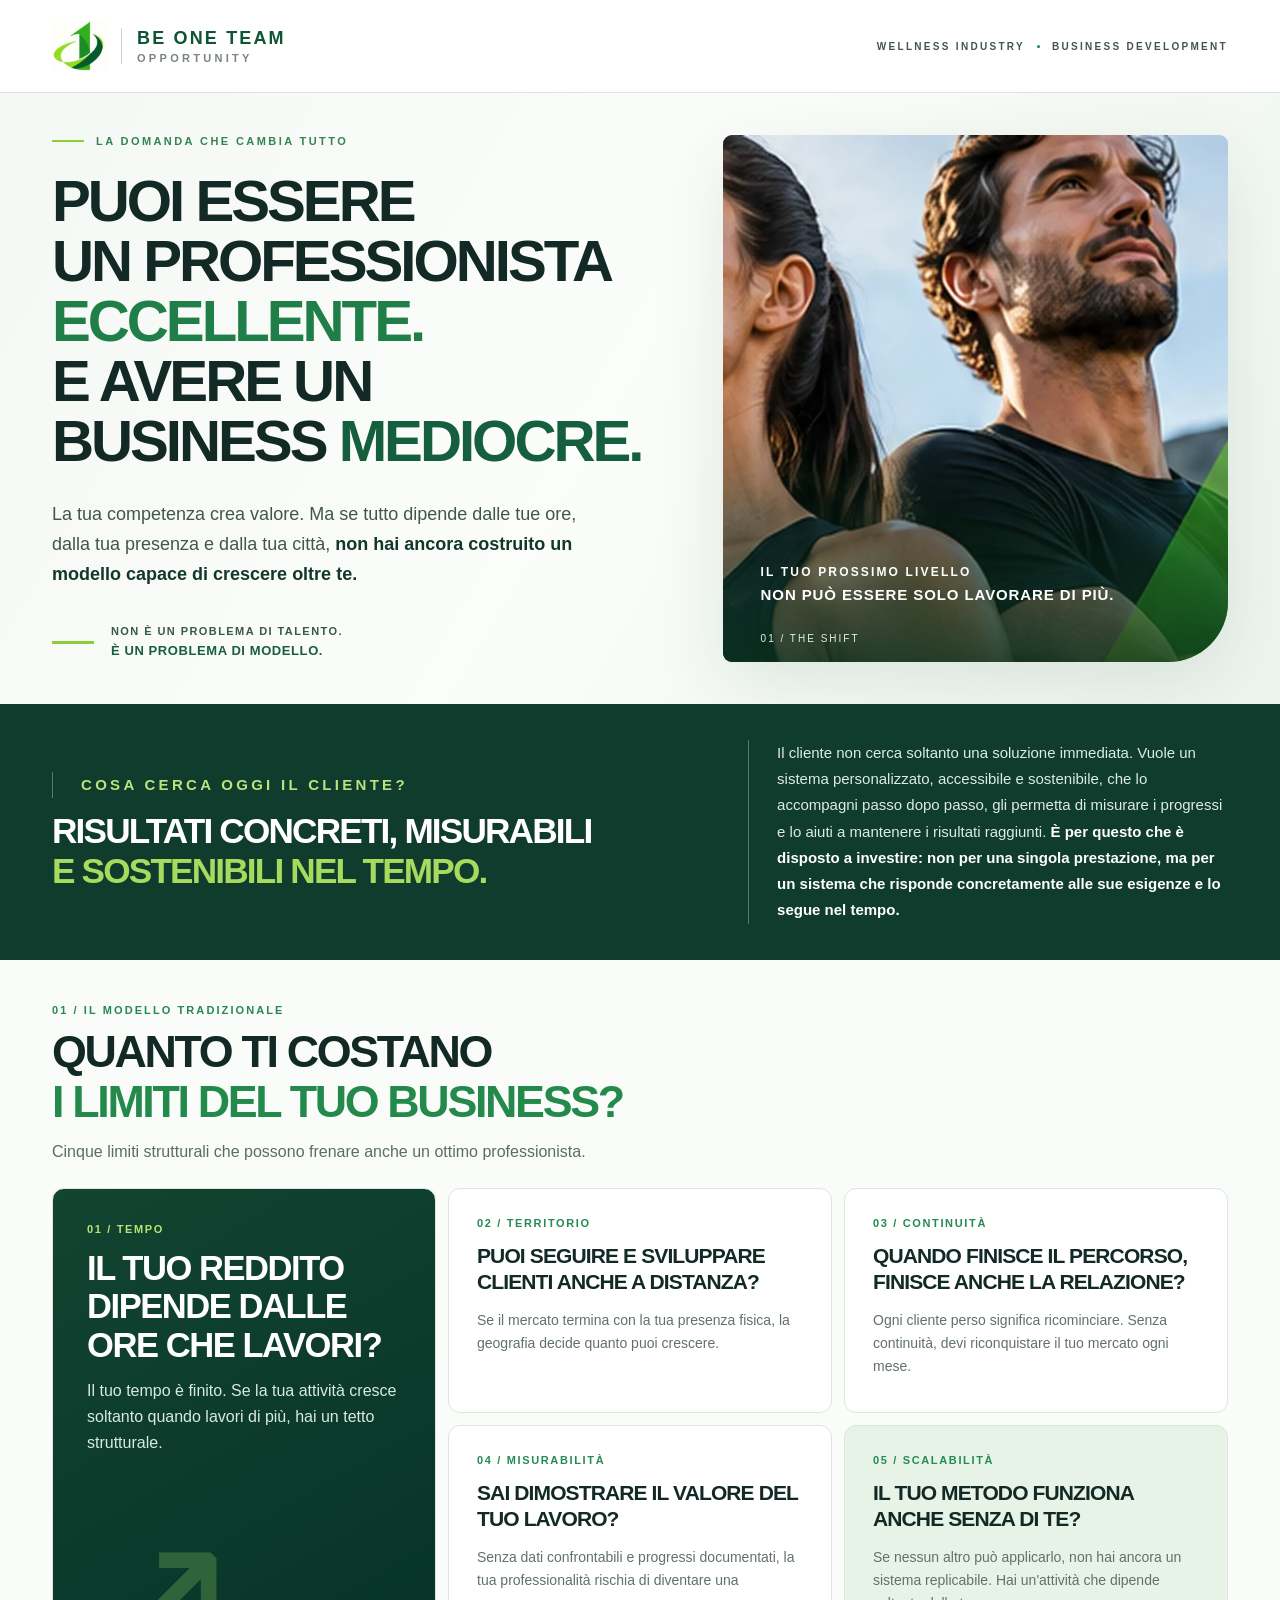
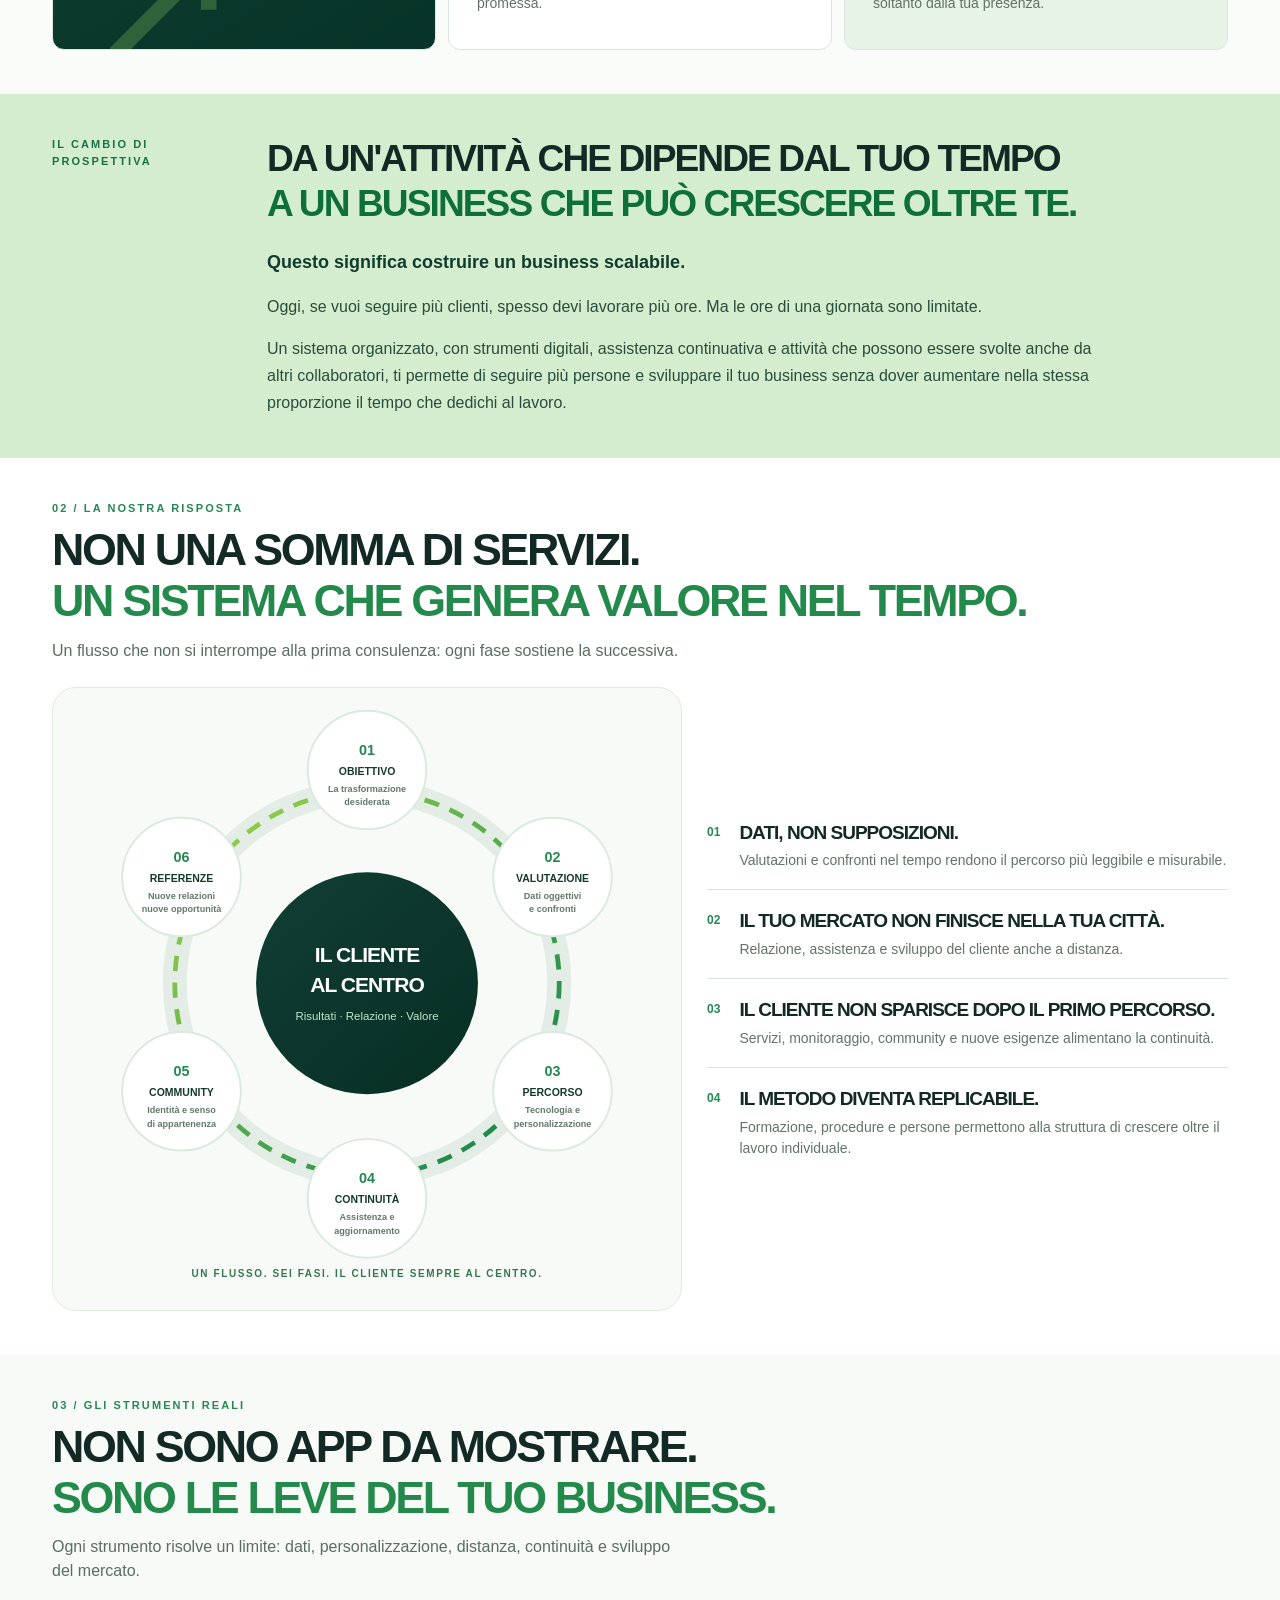
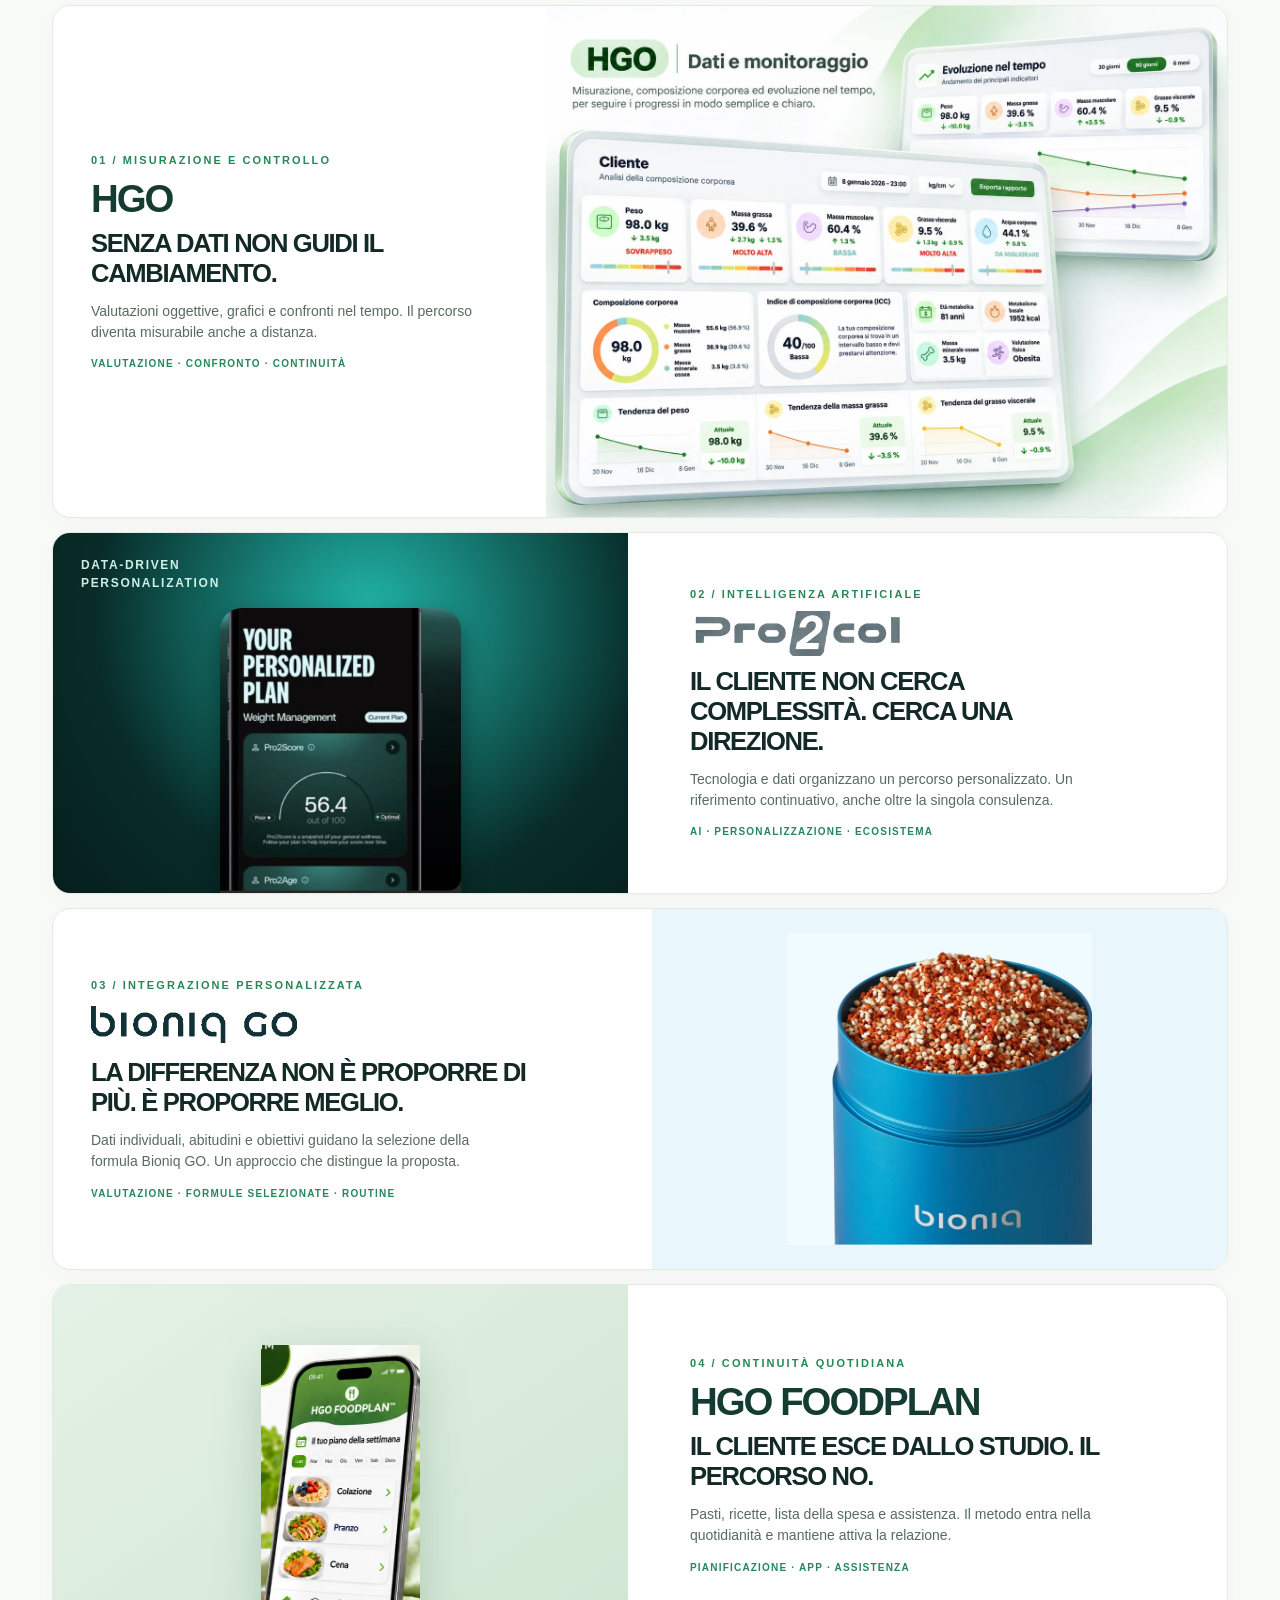
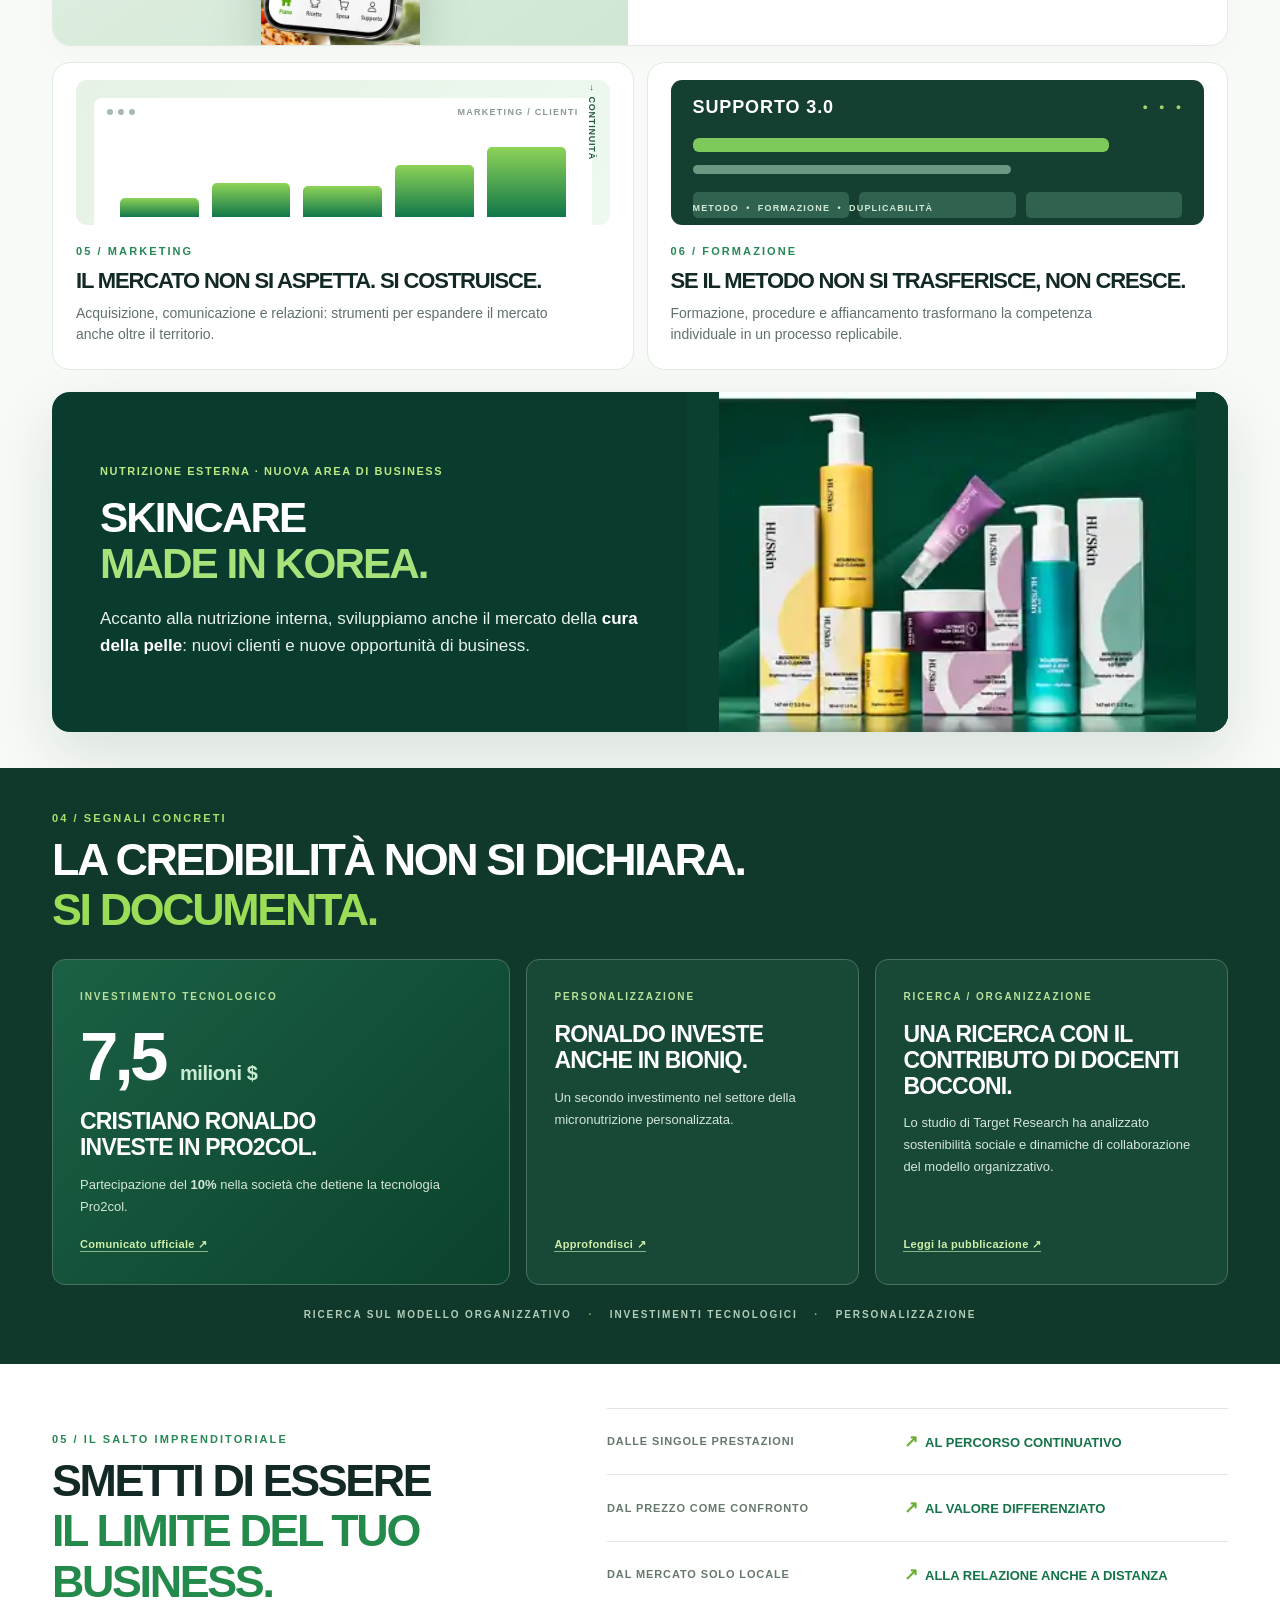
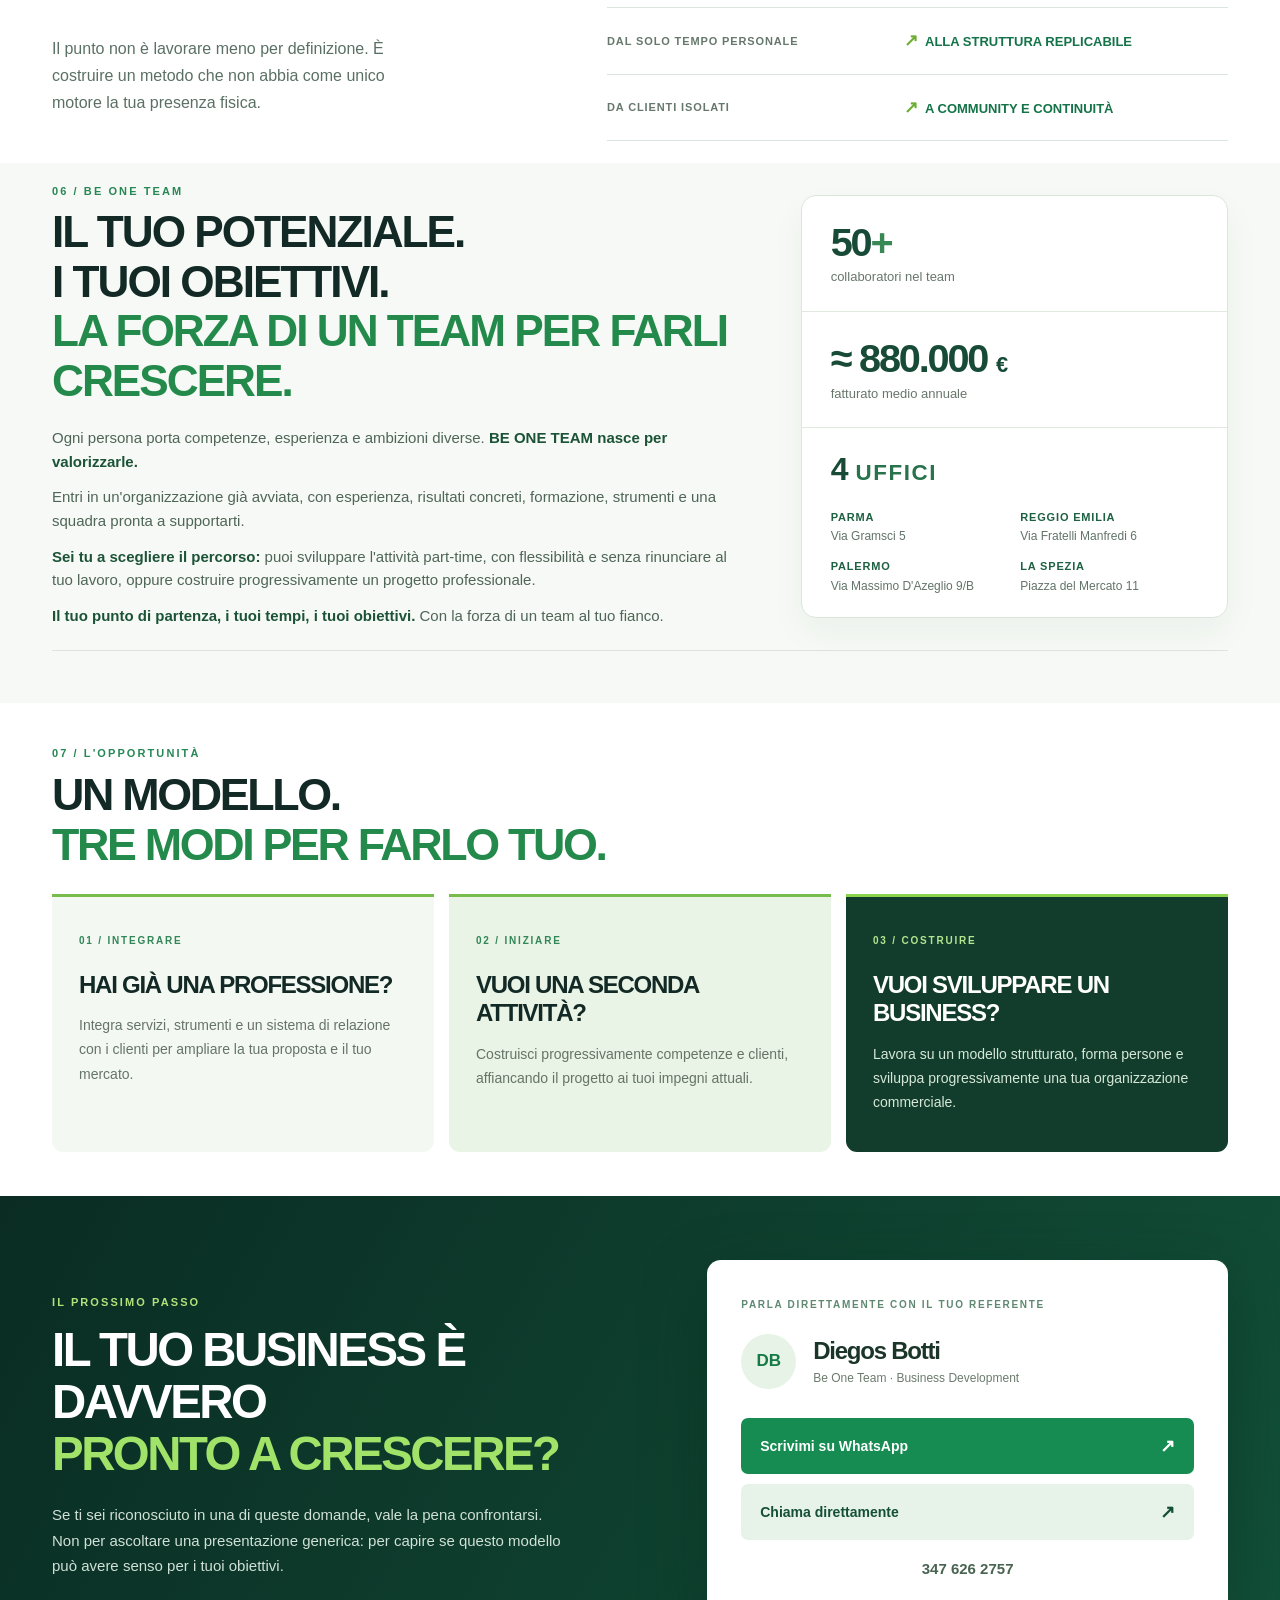
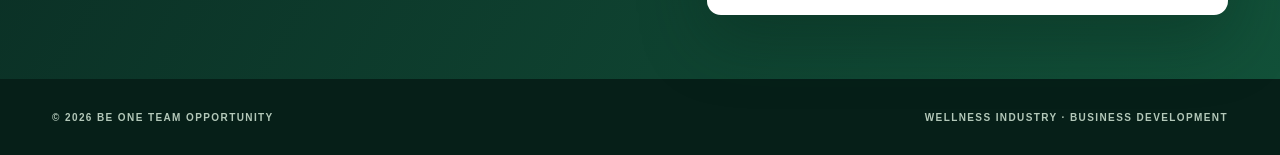
==== site/francesco/index.html @ 231b6845 "Aggiunge varianti team Renato Bellicini e Francesco Favaretto con contatti verificati" ====
<!doctype html>
<html lang="it">
<head>
<meta charset="utf-8" />
<meta name="viewport" content="width=device-width, initial-scale=1" />
<meta name="theme-color" content="#f6f9f5" />
<meta name="description" content="BE ONE TEAM Opportunity: un modello di business nella Wellness Industry che integra tecnologia, metodo, marketing e sviluppo professionale." />
<meta property="og:type" content="website" />
<meta property="og:title" content="Be One Team Opportunity — Francesco Favaretto" />
<meta property="og:description" content="Puoi essere eccellente nel tuo lavoro. E avere un modello di business mediocre. Scopri un'altra struttura per crescere nella Wellness Industry." />
<title>Francesco Favaretto | Be One Team Opportunity</title>
<link rel="icon" href="../assets/be-one-team.jpg" />
<link rel="stylesheet" href="../styles.css?v=5.12" />
<style id="skincare-compact-layout">
/* SOLO HOMEPAGE: area skincare con foto prodotti nitida e layout responsivo */
#nutrizione-esterna.outer-wellness{padding:12px 0 49px!important}
#nutrizione-esterna .outer-wellness__panel{display:grid;grid-template-columns:minmax(0,1.08fr) minmax(0,.92fr);min-height:340px;align-items:stretch;border-radius:18px;background:#093b2e}
#nutrizione-esterna .outer-wellness__content{padding:clamp(26px,4vw,48px);min-width:0;align-self:center}
#nutrizione-esterna .outer-wellness__eyebrow{font-size:11px;letter-spacing:.14em;margin-bottom:16px;line-height:1.4}
#nutrizione-esterna .outer-wellness__content h2{font-size:clamp(31px,3.3vw,46px);line-height:1.08;letter-spacing:-.045em}
#nutrizione-esterna .outer-wellness__content .outer-wellness__lead{font-size:clamp(14px,1.35vw,17px);line-height:1.58;margin-top:20px;color:#e8f1ea}
#nutrizione-esterna .outer-wellness__visual{position:relative;height:auto;min-height:330px;background:#0b4030;align-self:stretch;overflow:hidden}
#nutrizione-esterna .outer-wellness__visual img{position:absolute;inset:0;width:100%;height:100%;object-fit:contain;object-position:center bottom;background:#0b4030}
#nutrizione-esterna .outer-wellness__visual::after{display:none}
@media(max-width:760px){
 #nutrizione-esterna.outer-wellness{padding:10px 0 35px!important}
 #nutrizione-esterna .outer-wellness__panel{grid-template-columns:1fr;min-height:0}
 #nutrizione-esterna .outer-wellness__content{padding:27px 25px 18px}
 #nutrizione-esterna .outer-wellness__eyebrow{font-size:9px;letter-spacing:.08em;margin-bottom:11px}
 #nutrizione-esterna .outer-wellness__content h2{font-size:clamp(29px,7vw,39px)}
 #nutrizione-esterna .outer-wellness__content .outer-wellness__lead{font-size:14px;line-height:1.5;margin-top:16px}
 #nutrizione-esterna .outer-wellness__visual{height:270px;min-height:270px}
}
@media(max-width:400px){
 #nutrizione-esterna .outer-wellness__content{padding:24px 20px 17px}
 #nutrizione-esterna .outer-wellness__visual{height:240px;min-height:240px}
}
</style>
<script src="../members.js" defer></script>
<script src="../app.js" defer></script>
</head>
<body>
<a class="skip-link" href="#main">Vai al contenuto</a>
<header class="header" id="top"><div class="wrap header__inner">
  <div class="brand" aria-label="Be One Team Opportunity">
    <img src="../assets/be-one-team.jpg" alt="Logo Be One Team" width="63" height="78" />
    <span class="brand__word"><strong>BE ONE TEAM</strong><span>OPPORTUNITY</span></span>
  </div>
  <div class="header__sector">WELLNESS INDUSTRY <span class="header__separator"></span> BUSINESS DEVELOPMENT</div>
</div></header>
<main id="main">
  <section class="hero" aria-labelledby="hero-title">
    <div class="wrap hero__grid">
      <div class="hero__content">
        <p class="eyebrow"><i></i> LA DOMANDA CHE CAMBIA TUTTO</p>
        <h1 id="hero-title">PUOI ESSERE<br>UN PROFESSIONISTA<br><span>ECCELLENTE.</span><br>E AVERE UN<br>BUSINESS <em>MEDIOCRE.</em></h1>
        <p class="hero__intro">La tua competenza crea valore. Ma se tutto dipende dalle tue ore, dalla tua presenza e dalla tua città, <strong>non hai ancora costruito un modello capace di crescere oltre te.</strong></p>
        <div class="hero__bottom"><span class="hero__line"></span><span>NON È UN PROBLEMA DI TALENTO.<br><strong>È UN PROBLEMA DI MODELLO.</strong></span></div>
      </div>
      <div class="hero__visual" aria-label="Professionisti del settore benessere e performance">
        <img src="../assets/wellness-people.webp" width="1000" height="556" alt="Due professionisti della Wellness Industry" fetchpriority="high" />
        <div class="hero__visual-shadow"></div>
        <div class="hero__visual-label">IL TUO PROSSIMO LIVELLO<br><b>NON PUÒ ESSERE SOLO LAVORARE DI PIÙ.</b></div>
        <div class="hero__visual-index">01 / THE SHIFT</div>
      </div>
    </div>
  </section>

  <section class="statement" aria-labelledby="statement-title"><div class="wrap statement__grid">
    <div><p class="kicker">COSA CERCA OGGI IL CLIENTE?</p><h2 id="statement-title">RISULTATI CONCRETI, MISURABILI<br><em>E SOSTENIBILI NEL TEMPO.</em></h2></div>
    <p>Il cliente non cerca soltanto una soluzione immediata. Vuole un sistema personalizzato, accessibile e sostenibile, che lo accompagni passo dopo passo, gli permetta di misurare i progressi e lo aiuti a mantenere i risultati raggiunti. <strong>È per questo che è disposto a investire: non per una singola prestazione, ma per un sistema che risponde concretamente alle sue esigenze e lo segue nel tempo.</strong></p>
  </div></section>

  <section class="limits section" id="limiti" aria-labelledby="limits-title"><div class="wrap">
    <div class="section__heading"><span class="section__num">01 / IL MODELLO TRADIZIONALE</span><h2 id="limits-title">QUANTO TI COSTANO<br><em>I LIMITI DEL TUO BUSINESS?</em></h2><p>Cinque limiti strutturali che possono frenare anche un ottimo professionista.</p></div>
    <div class="limit-grid">
      <article class="limit limit--featured"><span class="limit__index">01 / TEMPO</span><h3>IL TUO REDDITO DIPENDE DALLE ORE CHE LAVORI?</h3><p>Il tuo tempo è finito. Se la tua attività cresce soltanto quando lavori di più, hai un tetto strutturale.</p><span class="limit__mark" aria-hidden="true">↗</span></article>
      <article class="limit"><span class="limit__index">02 / TERRITORIO</span><h3>PUOI SEGUIRE E SVILUPPARE CLIENTI ANCHE A DISTANZA?</h3><p>Se il mercato termina con la tua presenza fisica, la geografia decide quanto puoi crescere.</p></article>
      <article class="limit"><span class="limit__index">03 / CONTINUITÀ</span><h3>QUANDO FINISCE IL PERCORSO, FINISCE ANCHE LA RELAZIONE?</h3><p>Ogni cliente perso significa ricominciare. Senza continuità, devi riconquistare il tuo mercato ogni mese.</p></article>
      <article class="limit"><span class="limit__index">04 / MISURABILITÀ</span><h3>SAI DIMOSTRARE IL VALORE DEL TUO LAVORO?</h3><p>Senza dati confrontabili e progressi documentati, la tua professionalità rischia di diventare una promessa.</p></article>
      <article class="limit limit--closing"><span class="limit__index">05 / SCALABILITÀ</span><h3>IL TUO METODO FUNZIONA ANCHE SENZA DI TE?</h3><p>Se nessun altro può applicarlo, non hai ancora un sistema replicabile. Hai un'attività che dipende soltanto dalla tua presenza.</p></article>
    </div>
  </div></section>

  <section class="pivot" aria-labelledby="pivot-title"><div class="wrap pivot__inner">
    <span>IL CAMBIO DI PROSPETTIVA</span>
    <div class="pivot__copy">
      <h2 id="pivot-title">DA UN'ATTIVITÀ CHE DIPENDE DAL TUO TEMPO<br><em>A UN BUSINESS CHE PUÒ CRESCERE OLTRE TE.</em></h2>
      <p class="pivot__lead"><strong>Questo significa costruire un business scalabile.</strong></p>
      <p>Oggi, se vuoi seguire più clienti, spesso devi lavorare più ore. Ma le ore di una giornata sono limitate.</p>
      <p>Un sistema organizzato, con strumenti digitali, assistenza continuativa e attività che possono essere svolte anche da altri collaboratori, ti permette di seguire più persone e sviluppare il tuo business senza dover aumentare nella stessa proporzione il tempo che dedichi al lavoro.</p>
    </div>
  </div></section>

  <section class="system section" id="sistema" aria-labelledby="system-title"><div class="wrap">
    <div class="section__heading system__heading"><span class="section__num">02 / LA NOSTRA RISPOSTA</span><h2 id="system-title">NON UNA SOMMA DI SERVIZI.<br><em>UN SISTEMA CHE GENERA VALORE NEL TEMPO.</em></h2><p>Un flusso che non si interrompe alla prima consulenza: ogni fase sostiene la successiva.</p></div>
    <div class="system__grid">
      <figure class="system__diagram">
        <svg viewBox="0 0 640 590" role="img" aria-labelledby="flow-title flow-desc" xmlns="http://www.w3.org/2000/svg">
          <title id="flow-title">Sistema circolare di gestione del cliente</title><desc id="flow-desc">Sei fasi collegate: obiettivo, valutazione, percorso, continuità, community e referenze. Al centro il cliente e il suo percorso di trasformazione.</desc>
          <defs><linearGradient id="ringGradient" x1="0" y1="0" x2="1" y2="1"><stop stop-color="#a1d84a"/><stop offset="1" stop-color="#0a7c4d"/></linearGradient><linearGradient id="centerGradient" x1="0" y1="0" x2="0.9" y2="1"><stop stop-color="#123e35"/><stop offset="1" stop-color="#072f24"/></linearGradient></defs>
          <circle cx="320" cy="292" r="201" fill="none" stroke="#e3ede5" stroke-width="25"/>
          <circle cx="320" cy="292" r="201" fill="none" stroke="url(#ringGradient)" stroke-width="5" stroke-dasharray="16 12"/>
          <circle cx="320" cy="292" r="116" fill="url(#centerGradient)"/>
          <text x="320" y="270" fill="white" text-anchor="middle" class="svg-title">IL CLIENTE</text>
          <text x="320" y="301" fill="white" text-anchor="middle" class="svg-title">AL CENTRO</text>
          <text x="320" y="330" fill="#bfe6cf" text-anchor="middle" class="svg-subtitle">Risultati · Relazione · Valore</text>
          <g class="svg-step" transform="translate(320 69)"><circle r="62"/><text y="-16" class="svg-index">01</text><text y="5" class="svg-label">OBIETTIVO</text><text y="23" class="svg-small">La trasformazione</text><text y="37" class="svg-small">desiderata</text></g>
          <g class="svg-step" transform="translate(514 181)"><circle r="62"/><text y="-16" class="svg-index">02</text><text y="5" class="svg-label">VALUTAZIONE</text><text y="23" class="svg-small">Dati oggettivi</text><text y="37" class="svg-small">e confronti</text></g>
          <g class="svg-step" transform="translate(514 405)"><circle r="62"/><text y="-16" class="svg-index">03</text><text y="5" class="svg-label">PERCORSO</text><text y="23" class="svg-small">Tecnologia e</text><text y="37" class="svg-small">personalizzazione</text></g>
          <g class="svg-step" transform="translate(320 517)"><circle r="62"/><text y="-16" class="svg-index">04</text><text y="5" class="svg-label">CONTINUITÀ</text><text y="23" class="svg-small">Assistenza e</text><text y="37" class="svg-small">aggiornamento</text></g>
          <g class="svg-step" transform="translate(126 405)"><circle r="62"/><text y="-16" class="svg-index">05</text><text y="5" class="svg-label">COMMUNITY</text><text y="23" class="svg-small">Identità e senso</text><text y="37" class="svg-small">di appartenenza</text></g>
          <g class="svg-step" transform="translate(126 181)"><circle r="62"/><text y="-16" class="svg-index">06</text><text y="5" class="svg-label">REFERENZE</text><text y="23" class="svg-small">Nuove relazioni</text><text y="37" class="svg-small">nuove opportunità</text></g>
        </svg>
        <figcaption>UN FLUSSO. SEI FASI. IL CLIENTE SEMPRE AL CENTRO.</figcaption>
      </figure>
      <div class="system__benefits">
        <div class="benefit"><span>01</span><div><h3>DATI, NON SUPPOSIZIONI.</h3><p>Valutazioni e confronti nel tempo rendono il percorso più leggibile e misurabile.</p></div></div>
        <div class="benefit"><span>02</span><div><h3>IL TUO MERCATO NON FINISCE NELLA TUA CITTÀ.</h3><p>Relazione, assistenza e sviluppo del cliente anche a distanza.</p></div></div>
        <div class="benefit"><span>03</span><div><h3>IL CLIENTE NON SPARISCE DOPO IL PRIMO PERCORSO.</h3><p>Servizi, monitoraggio, community e nuove esigenze alimentano la continuità.</p></div></div>
        <div class="benefit"><span>04</span><div><h3>IL METODO DIVENTA REPLICABILE.</h3><p>Formazione, procedure e persone permettono alla struttura di crescere oltre il lavoro individuale.</p></div></div>
      </div>
    </div>
  </div></section>

  <section class="tools section" id="strumenti" aria-labelledby="tools-title"><div class="wrap">
    <div class="section__heading"><span class="section__num">03 / GLI STRUMENTI REALI</span><h2 id="tools-title">NON SONO APP DA MOSTRARE.<br><em>SONO LE LEVE DEL TUO BUSINESS.</em></h2><p>Ogni strumento risolve un limite: dati, personalizzazione, distanza, continuità e sviluppo del mercato.</p></div>
    <div class="tool tool--hgo">
      <div class="tool__copy"><span class="tool__tag">01 / MISURAZIONE E CONTROLLO</span><h3>HGO</h3><h4>SENZA DATI NON GUIDI IL CAMBIAMENTO.</h4><p>Valutazioni oggettive, grafici e confronti nel tempo. Il percorso diventa misurabile anche a distanza.</p><span class="tool__keywords">VALUTAZIONE · CONFRONTO · CONTINUITÀ</span></div>
      <div class="tool__visual hgo-visual"><img src="../assets/hgo-dashboard-nuovo.webp" alt="Illustrazione della dashboard HGO con valutazione della composizione corporea e monitoraggio dell’evoluzione nel tempo" loading="lazy" width="1448" height="1086" /></div>
    </div>
    <div class="tool tool--pro">
      <div class="tool__visual pro-visual"><img src="../assets/pro2col-screen.webp" alt="Anteprima visiva dell'ecosistema digitale Pro2col" loading="lazy" width="660" height="781" /><span class="pro-visual__label">DATA-DRIVEN<br>PERSONALIZATION</span></div>
      <div class="tool__copy"><span class="tool__tag">02 / INTELLIGENZA ARTIFICIALE</span><img class="tool__logo pro-logo" src="../assets/pro2col-logo.png" alt="Logo originale Pro2col" loading="lazy" width="363" height="76" /><h4>IL CLIENTE NON CERCA COMPLESSITÀ. CERCA UNA DIREZIONE.</h4><p>Tecnologia e dati organizzano un percorso personalizzato. Un riferimento continuativo, anche oltre la singola consulenza.</p><span class="tool__keywords">AI · PERSONALIZZAZIONE · ECOSISTEMA</span></div>
    </div>
    <div class="tool tool--bioniq">
      <div class="tool__copy"><span class="tool__tag">03 / INTEGRAZIONE PERSONALIZZATA</span><img class="tool__logo bioniq-logo" src="../assets/bioniq-logo.png" alt="Logo originale Bioniq GO" loading="lazy" width="348" height="62" /><h4>LA DIFFERENZA NON È PROPORRE DI PIÙ. È PROPORRE MEGLIO.</h4><p>Dati individuali, abitudini e obiettivi guidano la selezione della formula Bioniq GO. Un approccio che distingue la proposta.</p><span class="tool__keywords">VALUTAZIONE · FORMULE SELEZIONATE · ROUTINE</span></div>
      <div class="tool__visual bio-visual"><img src="../assets/bioniq-product.webp" alt="Confezione originale Bioniq con formulazione in granuli" loading="lazy" width="650" height="665" /></div>
    </div>
    <div class="tool tool--foodplan">
      <div class="tool__visual food-visual"><img src="../assets/foodplan-phone.webp" alt="Schermata originale HGO FoodPlan con pianificazione dei pasti" loading="lazy" width="358" height="675" /></div>
      <div class="tool__copy"><span class="tool__tag">04 / CONTINUITÀ QUOTIDIANA</span><h3>HGO FOODPLAN</h3><h4>IL CLIENTE ESCE DALLO STUDIO. IL PERCORSO NO.</h4><p>Pasti, ricette, lista della spesa e assistenza. Il metodo entra nella quotidianità e mantiene attiva la relazione.</p><span class="tool__keywords">PIANIFICAZIONE · APP · ASSISTENZA</span></div>
    </div>
    <div class="support-pair"><div class="support-item"><div class="support-item__visual market-visual" aria-hidden="true"><div class="browser-bar"><i></i><i></i><i></i><span>MARKETING / CLIENTI</span></div><div class="market-bars"><span></span><span></span><span></span><span></span><span></span></div><div class="market-ribbon">ACQUISIZIONE → RELAZIONE → CONTINUITÀ</div></div><span class="tool__tag">05 / MARKETING</span><h3>IL MERCATO NON SI ASPETTA. SI COSTRUISCE.</h3><p>Acquisizione, comunicazione e relazioni: strumenti per espandere il mercato anche oltre il territorio.</p></div><div class="support-item"><div class="support-item__visual training-visual" aria-hidden="true"><div class="training-top">SUPPORTO 3.0 <span>● &nbsp; ● &nbsp; ●</span></div><div class="training-line big"></div><div class="training-line"></div><div class="training-cells"><span></span><span></span><span></span></div><div class="training-bottom">METODO &nbsp;•&nbsp; FORMAZIONE &nbsp;•&nbsp; DUPLICABILITÀ</div></div><span class="tool__tag">06 / FORMAZIONE</span><h3>SE IL METODO NON SI TRASFERISCE, NON CRESCE.</h3><p>Formazione, procedure e affiancamento trasformano la competenza individuale in un processo replicabile.</p></div></div>
  </div></section>

  <section class="outer-wellness section" id="nutrizione-esterna" aria-labelledby="outer-wellness-title"><div class="wrap">
  <div class="outer-wellness__panel">
    <div class="outer-wellness__content">
      <span class="outer-wellness__eyebrow">NUTRIZIONE ESTERNA · NUOVA AREA DI BUSINESS</span>
      <h2 id="outer-wellness-title">SKINCARE<br><em>MADE IN KOREA.</em></h2>
      <p class="outer-wellness__lead">Accanto alla nutrizione interna, sviluppiamo anche il mercato della <strong>cura della pelle</strong>: nuovi clienti e nuove opportunità di business.</p>
    </div>
    <div class="outer-wellness__visual">
      <img src="[data-uri]" alt="Linea skincare Made in Korea HL/Skin, prodotti per la cura della pelle" loading="lazy" decoding="async" width="360" height="257" />
    </div>
  </div>
</div></section>

  <section class="evidence section" id="credibilita" aria-labelledby="evidence-title"><div class="wrap">
    <div class="section__heading section__heading--light"><span class="section__num">04 / SEGNALI CONCRETI</span><h2 id="evidence-title">LA CREDIBILITÀ NON SI DICHIARA.<br><em>SI DOCUMENTA.</em></h2></div>
    <div class="evidence__grid">
      <article class="proof proof--big"><span class="proof__label">INVESTIMENTO TECNOLOGICO</span><div class="proof__amount">7,5 <span>milioni $</span></div><h3>CRISTIANO RONALDO<br>INVESTE IN PRO2COL.</h3><p>Partecipazione del <strong>10%</strong> nella società che detiene la tecnologia Pro2col.</p><a href="https://ir.herbalife.com/news-events/press-releases/detail/935/herbalife-announces-cristiano-ronaldo-invests-7-5-million" rel="noopener noreferrer" target="_blank">Comunicato ufficiale ↗</a></article>
      <article class="proof"><span class="proof__label">PERSONALIZZAZIONE</span><h3>RONALDO INVESTE ANCHE IN BIONIQ.</h3><p>Un secondo investimento nel settore della micronutrizione personalizzata.</p><a href="https://insider.fitt.co/press-release/cristiano-ronaldo-invests-in-bioniq-bringing-its-total-valuation-to-82-million/" rel="noopener noreferrer" target="_blank">Approfondisci ↗</a></article>
      <article class="proof"><span class="proof__label">RICERCA / ORGANIZZAZIONE</span><h3>UNA RICERCA CON IL CONTRIBUTO DI DOCENTI BOCCONI.</h3><p>Lo studio di Target Research ha analizzato sostenibilità sociale e dinamiche di collaborazione del modello organizzativo.</p><a href="https://emplus.egeaonline.it/en/61/archivio-rivista/rivista/3462054/articolo/3462121" rel="noopener noreferrer" target="_blank">Leggi la pubblicazione ↗</a></article>
    </div>
    <p class="evidence__bottom">RICERCA SUL MODELLO ORGANIZZATIVO <span>·</span> INVESTIMENTI TECNOLOGICI <span>·</span> PERSONALIZZAZIONE</p>
  </div></section>

  <section class="scale section" id="modello-business" aria-labelledby="scale-title"><div class="wrap scale__grid">
    <div class="scale__message"><span class="section__num">05 / IL SALTO IMPRENDITORIALE</span><h2 id="scale-title">SMETTI DI ESSERE<br><em>IL LIMITE DEL TUO BUSINESS.</em></h2><p>Il punto non è lavorare meno per definizione. È costruire un metodo che non abbia come unico motore la tua presenza fisica.</p></div>
    <div class="scale__contrast"><div class="contrast-row"><span>DALLE SINGOLE PRESTAZIONI</span><b>AL PERCORSO CONTINUATIVO</b></div><div class="contrast-row"><span>DAL PREZZO COME CONFRONTO</span><b>AL VALORE DIFFERENZIATO</b></div><div class="contrast-row"><span>DAL MERCATO SOLO LOCALE</span><b>ALLA RELAZIONE ANCHE A DISTANZA</b></div><div class="contrast-row"><span>DAL SOLO TEMPO PERSONALE</span><b>ALLA STRUTTURA REPLICABILE</b></div><div class="contrast-row"><span>DA CLIENTI ISOLATI</span><b>A COMMUNITY E CONTINUITÀ</b></div></div>
  </div></section>

  <section class="organization section" id="team" aria-labelledby="org-title"><div class="wrap">
    <div class="organization__feature">
    <div class="organization__intro">
      <div class="organization__headline"><span class="section__num">06 / BE ONE TEAM</span><h2 id="org-title">IL TUO POTENZIALE.<br>I TUOI OBIETTIVI.<br><em>LA FORZA DI UN TEAM PER FARLI CRESCERE.</em></h2></div>
      <div class="organization__copy">
        <p>Ogni persona porta competenze, esperienza e ambizioni diverse. <strong>BE ONE TEAM nasce per valorizzarle.</strong></p>
        <p>Entri in un'organizzazione già avviata, con esperienza, risultati concreti, formazione, strumenti e una squadra pronta a supportarti.</p>
        <p><strong>Sei tu a scegliere il percorso:</strong> puoi sviluppare l'attività part-time, con flessibilità e senza rinunciare al tuo lavoro, oppure costruire progressivamente un progetto professionale.</p>
        <p><strong>Il tuo punto di partenza, i tuoi tempi, i tuoi obiettivi.</strong> Con la forza di un team al tuo fianco.</p>
      </div>
    </div>
    <div class="organization__stats" aria-label="Dati e uffici dell'organizzazione">
      <div><strong>50<span>+</span></strong><span>collaboratori nel team</span></div>
      <div><strong>≈ 880.000 <small>€</small></strong><span>fatturato medio annuale</span></div>
      <div class="organization__stat-offices"><strong>4 <small>UFFICI</small></strong><dl><div><dt>PARMA</dt><dd>Via Gramsci 5</dd></div><div><dt>REGGIO EMILIA</dt><dd>Via Fratelli Manfredi 6</dd></div><div><dt>PALERMO</dt><dd>Via Massimo D'Azeglio 9/B</dd></div><div><dt>LA SPEZIA</dt><dd>Piazza del Mercato 11</dd></div></dl></div>
    </div>
    </div>
    <div class="organization__bottom"><div class="organization__about">

      <div id="memberProfile" class="organization__member organization__profile">
        <div class="organization__profile-info">
          <div class="organization__identity">
            <div><h3 id="teamMemberName">Francesco Favaretto</h3><p class="organization__member-role" id="teamMemberRole" hidden>Be One Team</p></div>
            <a class="organization__phone-large" id="teamMemberNumber" href="tel:+393478665605" aria-label="Chiama il membro Be One Team">347 866 5605</a>
          </div>
          <p class="organization__member-intro">Hai domande sul progetto? Parla direttamente con la persona che te lo ha presentato.</p>
        </div>
        <div class="organization__member-actions"><a id="teamMemberWhatsapp" class="organization__member-whatsapp" href="https://wa.me/393478665605" target="_blank" rel="noopener noreferrer">Scrivi su WhatsApp <span aria-hidden="true">↗</span></a><a id="teamMemberPhone" class="organization__member-call" href="tel:+393478665605">Chiama direttamente <span aria-hidden="true">↗</span></a></div>
      </div>
    </div></div>
  </div></section>

  <section class="paths section" id="opportunita" aria-labelledby="paths-title"><div class="wrap">
    <div class="section__heading"><span class="section__num">07 / L'OPPORTUNITÀ</span><h2 id="paths-title">UN MODELLO.<br><em>TRE MODI PER FARLO TUO.</em></h2></div>
    <div class="paths__grid"><article><span>01 / INTEGRARE</span><h3>HAI GIÀ UNA PROFESSIONE?</h3><p>Integra servizi, strumenti e un sistema di relazione con i clienti per ampliare la tua proposta e il tuo mercato.</p></article><article><span>02 / INIZIARE</span><h3>VUOI UNA SECONDA ATTIVITÀ?</h3><p>Costruisci progressivamente competenze e clienti, affiancando il progetto ai tuoi impegni attuali.</p></article><article><span>03 / COSTRUIRE</span><h3>VUOI SVILUPPARE UN BUSINESS?</h3><p>Lavora su un modello strutturato, forma persone e sviluppa progressivamente una tua organizzazione commerciale.</p></article></div>
  </div></section>

  <section class="contact" id="contatti" aria-labelledby="contact-title"><div class="wrap contact__grid">
    <div><span class="contact__overline">IL PROSSIMO PASSO</span><h2 id="contact-title">IL TUO BUSINESS È DAVVERO<br><em>PRONTO A CRESCERE?</em></h2><p>Se ti sei riconosciuto in una di queste domande, vale la pena confrontarsi. Non per ascoltare una presentazione generica: per capire se questo modello può avere senso per i tuoi obiettivi.</p></div>
    <div class="contact__ref" aria-live="polite"><span class="contact__ref-label">PARLA DIRETTAMENTE CON IL TUO REFERENTE</span><div class="contact__person"><span class="contact__avatar" id="contactInitials">FF</span><div><h3 id="contactName">Francesco Favaretto</h3><p id="contactRole">Be One Team</p></div></div><div class="contact__actions"><a class="contact__whatsapp" id="contactWhatsapp" href="https://wa.me/393478665605" target="_blank" rel="noopener noreferrer">Scrivimi su WhatsApp <span>↗</span></a><a class="contact__phone" id="contactPhone" href="tel:+393478665605">Chiama direttamente <span>↗</span></a></div><p class="contact__number" id="contactNumber">347 866 5605</p><p class="contact__error" id="contactError" hidden>Referente non configurato. Richiedi il link corretto alla persona che ti ha presentato il progetto.</p></div>
  </div></section>
</main>
<footer class="footer"><div class="wrap footer__inner"><span>© <span id="year">2026</span> BE ONE TEAM OPPORTUNITY</span><span>WELLNESS INDUSTRY · BUSINESS DEVELOPMENT</span></div></footer>
</body>
</html>
---- site/styles.css ----
/* BE ONE TEAM Opportunity · Landing page V4 · standalone project */
:root{--ink:#122925;--deep:#0c3227;--forest:#075f40;--green:#15884f;--lime:#8bcf36;--mist:#f6f9f5;--pale:#eaf4ea;--white:#fff;--gray:#5a6b66;--hair:#dce5de;--shadow:0 20px 70px rgba(11,54,32,.10)}
*,*:before,*:after{box-sizing:border-box}html{scroll-behavior:smooth}body{margin:0;background:var(--white);color:var(--ink);font-family:Inter,Arial,Helvetica,sans-serif;-webkit-font-smoothing:antialiased}h1,h2,h3,h4,p,figure{margin:0}h1,h2,h3,h4{font-family:'Inter Display',Inter,Arial,sans-serif;font-weight:850;letter-spacing:-.052em}a{color:inherit}img{display:block;max-width:100%}button,input{font:inherit}::selection{background:var(--lime);color:#103622}.wrap{width:min(1200px,calc(100% - 104px));margin-inline:auto}.section{padding:110px 0}.skip-link{position:absolute;top:-100px;left:1rem;background:white;padding:1rem;z-index:99}.skip-link:focus{top:1rem}.header{background:#fff;border-bottom:1px solid var(--hair);position:relative;z-index:3}.header__inner{min-height:92px;display:flex;align-items:center;justify-content:space-between;gap:24px}.brand{display:flex;align-items:center;gap:12px}.brand>img{width:57px;height:69px;object-fit:contain;mix-blend-mode:multiply}.brand__word{display:flex;flex-direction:column;gap:3px;border-left:1px solid #cbd7ce;padding-left:15px}.brand__word strong{font-size:18px;letter-spacing:.12em;color:#0e5435}.brand__word span{font-size:11px;font-weight:740;letter-spacing:.3em;color:#78847d}.header__sector{font-size:10px;font-weight:760;letter-spacing:.23em;color:#42564d;display:flex;align-items:center;gap:12px}.header__separator{width:3px;height:3px;border-radius:50%;background:var(--green)}
.hero{background:linear-gradient(120deg,#f4f8f5,#fbfdfa 48%,#ecf4ed);overflow:hidden}.hero__grid{display:grid;grid-template-columns:1.13fr .9fr;gap:36px;align-items:center;min-height:666px;padding:58px 0}.hero__content{position:relative;z-index:1}.eyebrow,.kicker{font-size:11px;letter-spacing:.22em;font-weight:820;color:#348352;display:flex;align-items:center;gap:12px}.eyebrow i{width:32px;height:2px;background:var(--lime)}.hero h1{font-size:clamp(46px,4.55vw,73px);line-height:1.03;margin-top:24px;max-width:780px}.hero h1 span{color:#207f49}.hero h1 em,.section h2 em,.pivot h2 em,.statement h2 em,.contact h2 em{font-style:normal;color:#238a4b}.hero h1 em{color:#155f3f}.hero__intro{font-size:18px;line-height:1.66;max-width:540px;color:#42564c;margin-top:29px}.hero__intro strong{color:#14372c;font-weight:760}.hero__bottom{display:flex;align-items:center;gap:17px;margin-top:34px;color:#365b45;font-size:11px;line-height:1.6;letter-spacing:.13em;font-weight:650}.hero__bottom strong{font-size:13px;color:#185e3f;letter-spacing:.045em}.hero__line{display:block;width:42px;height:3px;background:var(--lime);flex:none}.hero__visual{position:relative;min-height:500px;align-self:stretch;border-radius:9px 9px 60px 9px;overflow:hidden;box-shadow:var(--shadow);isolation:isolate;background:#c8ddd3}.hero__visual>img{height:100%;width:100%;object-fit:cover;object-position:55% center}.hero__visual-shadow{position:absolute;inset:35% 0 0;background:linear-gradient(0deg,rgba(9,53,33,.79),transparent 70%)}.hero__visual-label{position:absolute;bottom:54px;left:38px;right:18px;color:white;font-size:12px;letter-spacing:.18em;line-height:1.7;font-weight:600}.hero__visual-label b{font-size:15px;letter-spacing:.06em}.hero__visual-index{position:absolute;bottom:18px;left:38px;color:#e0f3e7;font-size:10px;letter-spacing:.2em}
.statement{background:#103c2e;color:#fff;padding:45px 0}.statement__grid{display:grid;grid-template-columns:1.13fr .85fr;align-items:center;gap:58px}.statement .kicker{color:#b9e47d;margin-bottom:13px}.statement h2{font-size:clamp(25px,2.75vw,41px);line-height:1.15}.statement h2 em{color:#a6db5e}.statement p{font-size:15px;line-height:1.75;color:#dcece3;border-left:1px solid #4a8266;padding-left:28px}.statement p strong{color:white}
.section__heading{max-width:1020px;margin-bottom:48px}.section__num,.tool__tag,.team-overline,.contact__overline{display:block;color:#278755;font-size:11px;font-weight:820;letter-spacing:.19em;margin-bottom:16px}.section h2{font-size:clamp(33px,3.5vw,53px);line-height:1.13;max-width:1020px}.section__heading>p{color:#5b6d62;line-height:1.7;margin-top:20px;max-width:630px;font-size:16px}.limits{background:#fafcf9}.limit-grid{display:grid;grid-template-columns:repeat(3,1fr);gap:12px}.limit{background:white;min-height:225px;padding:28px 28px 30px;border:1px solid var(--hair);border-radius:12px;display:flex;flex-direction:column;gap:14px;position:relative;overflow:hidden}.limit__index{color:#258b56;font-size:11px;letter-spacing:.15em;font-weight:820}.limit h3{font-size:21px;line-height:1.24;letter-spacing:-.042em}.limit p{color:#627169;font-size:14px;line-height:1.64}.limit--featured{grid-row:span 2;background:linear-gradient(150deg,#124431,#073328);color:#fff;padding:34px;min-height:462px}.limit--featured h3{font-size:clamp(26px,2.7vw,38px);line-height:1.11;max-width:310px}.limit--featured p{color:#d9eadf;font-size:16px}.limit--featured .limit__index{color:#b9e46f}.limit__mark{font-size:190px;color:rgba(165,229,104,.25);position:absolute;bottom:-60px;left:30px}.limit--closing{background:#e7f3e7}.pivot{background:#d5edcf;padding:54px 0}.pivot__inner{display:grid;grid-template-columns:185px 1fr;gap:30px;align-items:start}.pivot span{font-size:11px;line-height:1.6;letter-spacing:.19em;font-weight:820;color:#187144}.pivot h2{font-size:clamp(25px,2.9vw,42px);line-height:1.23}.pivot h2 em{color:#0e6f3b}.pivot__copy{min-width:0}.pivot__copy p{max-width:840px;font-size:16px;line-height:1.7;color:#294d3c;margin-top:15px}.pivot__copy .pivot__lead{margin-top:20px;color:#103c2e;font-size:18px}.pivot__copy .pivot__lead strong{font-weight:800}
.system{background:white}.system__grid{display:grid;grid-template-columns:1.04fr .86fr;gap:42px;align-items:center}.system__diagram{padding:16px 8px 9px;background:#f7faf6;border-radius:24px;border:1px solid #e0eade}.system__diagram svg{display:block;width:100%;height:auto}.system__diagram figcaption{font-size:10px;letter-spacing:.16em;font-weight:820;color:#387651;text-align:center;padding-bottom:22px}.svg-step circle{fill:#fff;stroke:#dbeadf;stroke-width:2}.svg-step text{text-anchor:middle}.svg-index{fill:#23894f;font-size:15px;font-weight:830}.svg-label{fill:#153b2b;font-size:11px;font-weight:850}.svg-small{fill:#62796a;font-size:9.5px;font-weight:550}.svg-title{font-size:22px;font-weight:850;letter-spacing:-1px}.svg-subtitle{font-size:12px}.system__benefits{display:flex;flex-direction:column;gap:1px}.benefit{border-bottom:1px solid var(--hair);padding:25px 0;display:flex;gap:19px}.benefit:first-child{padding-top:0}.benefit:last-child{border-bottom:0}.benefit>span{font-weight:830;color:#248954;font-size:12px;padding-top:4px}.benefit h3{font-size:19px;line-height:1.24}.benefit p{font-size:14px;line-height:1.67;color:#637369;margin-top:10px}
.tools{background:#f7faf7}.tools>.wrap>.section__heading{margin-bottom:56px}.tool{display:grid;grid-template-columns:1fr 1fr;gap:42px;align-items:center;min-height:402px;margin-bottom:18px;background:#fff;border:1px solid #e2eae2;border-radius:18px;overflow:hidden;box-shadow:0 7px 28px rgba(11,52,29,.025)}.tool__copy{padding:54px 48px}.tool__copy h3{font-size:clamp(34px,3.5vw,52px);color:#143c30}.tool__copy h4{font-size:clamp(21px,2.1vw,29px);line-height:1.17;max-width:410px;margin-top:10px}.tool__copy p{line-height:1.72;color:#586b60;margin-top:18px;font-size:15px;max-width:410px}.tool__keywords{font-size:10px;font-weight:850;letter-spacing:.12em;color:#26875b;display:block;margin-top:28px}.tool__logo{max-height:56px;object-fit:contain;object-position:left center;margin:6px 0 20px}.tool__logo.pro-logo{width:237px;max-height:58px}.tool__logo.bioniq-logo{width:220px;max-height:57px}.tool__visual{height:100%;min-height:400px;overflow:hidden;position:relative}.hgo-visual{display:flex;flex-direction:column;align-items:center;justify-content:center;gap:21px;background:#edf5f1;padding:25px}.hgo-visual img{width:100%;height:auto;max-height:300px;object-fit:contain;box-shadow:0 10px 31px rgba(4,57,28,.12);border-radius:12px}.visual-topline{display:flex;gap:8px;align-items:center;justify-content:space-between;width:100%;font-size:9px;letter-spacing:.11em;font-weight:760;color:#487461}.visual-dot{height:7px;width:7px;border-radius:50%;background:#28a15e;display:block}.pro-visual{background:radial-gradient(circle at 55% 23%,#21b6a9,#082c29 65%,#051e1c);display:flex;align-items:flex-end;justify-content:center}.pro-visual img{height:350px;width:auto;max-width:80%;object-fit:contain;object-position:center bottom;border-radius:22px 22px 0 0;box-shadow:0 12px 25px #0118}.pro-visual__label{position:absolute;top:23px;left:28px;font-size:12px;line-height:1.5;letter-spacing:.14em;font-weight:800;color:#cbf0e8}.bio-visual{display:flex;align-items:center;justify-content:center;background:#e9f6fc}.bio-visual img{height:400px;max-width:100%;object-fit:contain;object-position:center bottom}.food-visual{background:linear-gradient(145deg,#e5f1e6,#d0e6d3);display:flex;justify-content:center;align-items:flex-end;padding:26px 20px 0}.food-visual img{max-height:377px;width:auto;object-fit:contain;filter:drop-shadow(0 15px 23px rgba(19,73,42,.2))}.support-pair{display:grid;grid-template-columns:1fr 1fr;gap:18px;margin-top:20px}.support-item{border:1px solid #dfebde;border-radius:18px;padding:20px 24px 32px;background:white}.support-item__visual{height:175px;margin-bottom:30px;position:relative;overflow:hidden;border-radius:11px}.support-item h3{font-size:23px}.support-item p{margin-top:13px;font-size:14px;line-height:1.7;color:#607168;max-width:480px}.support-item__visual.market-visual{background:linear-gradient(125deg,#e6f2e5,#edf8ef);padding:18px}.browser-bar{background:white;border-radius:8px 8px 0 0;display:flex;gap:5px;align-items:center;padding:9px 13px;color:#8b9b90;font-size:9px;font-weight:760;letter-spacing:.14em}.browser-bar i{width:6px;height:6px;background:#a8b9ae;border-radius:50%}.browser-bar span{margin-left:auto}.market-bars{height:103px;display:flex;align-items:flex-end;gap:13px;background:white;padding:17px 26px 12px}.market-bars span{background:linear-gradient(#8dd357,#11774a);border-radius:5px 5px 0 0;flex:1}.market-bars span:nth-child(1){height:25%}.market-bars span:nth-child(2){height:46%}.market-bars span:nth-child(3){height:41%}.market-bars span:nth-child(4){height:70%}.market-bars span:nth-child(5){height:95%}.market-ribbon{position:absolute;right:12px;top:80px;font-size:9px;letter-spacing:.09em;font-weight:750;color:#235b42;transform:rotate(90deg);transform-origin:right top;white-space:nowrap}.training-visual{background:#153f31;color:white;padding:17px 22px}.training-top{display:flex;justify-content:space-between;align-items:center;font-size:18px;font-weight:850;letter-spacing:.05em}.training-top span{font-size:9px;color:#a2d56b}.training-line{height:9px;background:#6a9880;max-width:65%;border-radius:6px;margin-top:13px}.training-line.big{max-width:85%;height:14px;background:#7dc95c;margin-top:20px}.training-cells{display:grid;grid-template-columns:repeat(3,1fr);gap:10px;margin-top:18px}.training-cells span{background:#30634f;height:26px;border-radius:5px}.training-bottom{position:absolute;bottom:12px;font-size:9px;color:#d1ead7;letter-spacing:.13em;font-weight:700}
.evidence{background:#10392c;color:#fff}.evidence .section__num{color:#a9df6d}.evidence h2{color:#fff}.evidence h2 em{color:#9cdd57}.evidence__grid{display:grid;grid-template-columns:1.17fr .85fr .9fr;gap:16px}.proof{border:1px solid #4a705e;background:#184836;padding:31px 27px 32px;min-height:296px;display:flex;flex-direction:column;align-items:flex-start;border-radius:13px}.proof--big{background:linear-gradient(135deg,#1b6044,#0b422c)}.proof__label{font-size:10px;letter-spacing:.19em;color:#b7e19b;font-weight:800;margin-bottom:20px}.proof__amount{font-family:'Inter Display',Inter,sans-serif;letter-spacing:-.055em;font-size:69px;font-weight:860;color:white;line-height:1;margin-bottom:18px}.proof__amount span{font-size:20px;letter-spacing:-.02em;color:#c8ecd1}.proof h3{font-size:23px;line-height:1.12;letter-spacing:-.035em}.proof p{color:#d3e6d9;font-size:13px;line-height:1.7;margin-top:13px}.proof a{color:#ceefa9;font-size:11px;font-weight:750;letter-spacing:.03em;margin-top:auto;padding-top:20px;text-decoration:none;border-bottom:1px solid #83b886}.proof a:hover{color:white}.evidence__bottom{text-align:center;color:#b2ceb7;letter-spacing:.19em;font-size:10px;font-weight:730;margin-top:31px}.evidence__bottom span{margin:0 12px;color:#90bc64}
.scale{background:white}.scale__grid{display:grid;grid-template-columns:.84fr 1.08fr;gap:72px;align-items:center}.scale__message p{font-size:16px;color:#5b7065;line-height:1.7;margin-top:28px;max-width:360px}.scale__contrast{border-top:1px solid var(--hair)}.contrast-row{display:grid;grid-template-columns:.95fr 1.08fr;gap:12px;border-bottom:1px solid var(--hair);align-items:center;padding:20px 0}.contrast-row span{font-size:11px;color:#66786b;letter-spacing:.08em;font-weight:750}.contrast-row b{font-size:13px;color:#147348;line-height:1.5}.contrast-row b:before{content:'↗';color:#6cae33;font-size:17px;padding-right:7px}
.organization{background:#f6f9f5}.organization__intro{max-width:760px}.organization__intro p{margin-top:18px;line-height:1.7;color:#647368;max-width:670px}.organization__stats{display:grid;grid-template-columns:repeat(3,1fr);gap:0;margin:46px 0 52px;background:#fff;border:1px solid #e0e9df;border-radius:12px}.organization__stats>div{padding:25px 30px;border-right:1px solid #e0e9df;display:flex;flex-direction:column;gap:8px}.organization__stats>div:last-child{border:0}.organization__stats strong{font-size:clamp(29px,3.3vw,43px);letter-spacing:-.055em;font-weight:830;color:#184b37}.organization__stats strong span{color:#388856}.organization__stats strong small{font-size:.55em}.organization__stats>div>span{font-size:12px;color:#68766b;line-height:1.45}.organization__bottom{display:grid;grid-template-columns:1.1fr .95fr;gap:80px;border-top:1px solid #dbe5db;padding-top:35px}.team-overline{color:#7b8a80}.organization__about h3{font-size:34px;color:#1d513a}.organization__about p{font-size:15px;line-height:1.72;color:#586e5e;margin-top:13px;max-width:500px}.video-link{display:flex;align-items:center;gap:17px;border-top:1px solid #dce6d9;padding-top:23px;max-width:490px;margin-top:27px;text-decoration:none;color:#345b41;font-size:13px;line-height:1.5}.video-link__play{display:grid;place-items:center;flex:none;width:50px;height:50px;border-radius:50%;background:#184e37;color:#fff;font-size:14px}.video-link b{display:block;color:#0e804a;margin-top:3px}.organization__locations dl{margin:0;display:grid;grid-template-columns:1fr 1fr;gap:23px 21px}.organization__locations dt{font-size:12px;letter-spacing:.045em;font-weight:830;color:#224c3a;margin-bottom:6px}.organization__locations dd{margin:0;color:#637266;font-size:13px;line-height:1.4}
.paths{background:white}.paths__grid{display:grid;grid-template-columns:repeat(3,1fr);gap:15px}.paths__grid article{padding:33px 27px 38px;background:#f4f8f3;border-top:3px solid #78bc4c;border-radius:0 0 11px 11px}.paths__grid article:nth-child(2){background:#e9f3e6}.paths__grid article:nth-child(3){background:#123d2d;color:white;border-top-color:#8bd34a}.paths__grid article>span{font-size:10px;letter-spacing:.18em;font-weight:850;color:#328657}.paths__grid article:nth-child(3)>span{color:#b4e58f}.paths__grid h3{font-size:24px;margin-top:23px;line-height:1.18}.paths__grid p{line-height:1.72;margin-top:14px;font-size:14px;color:#657467}.paths__grid article:nth-child(3) p{color:#d6e8d8}
.contact{background:linear-gradient(120deg,#0a2c23,#125139);color:#fff;padding:97px 0}.contact__grid{display:grid;grid-template-columns:1fr .91fr;gap:83px;align-items:center}.contact__overline{color:#b3e27b}.contact h2{font-size:clamp(35px,3.7vw,57px);line-height:1.09}.contact h2 em{color:#a1e368}.contact__grid>div>p{color:#d0e1d7;line-height:1.7;max-width:510px;font-size:15px;margin-top:23px}.contact__ref{background:white;color:#1b3629;border-radius:14px;padding:34px;box-shadow:0 23px 65px #08291b66}.contact__ref-label{font-size:10px;letter-spacing:.17em;font-weight:830;color:#5e8970}.contact__person{display:flex;gap:17px;align-items:center;margin:22px 0 29px}.contact__avatar{width:55px;height:55px;border-radius:50%;background:#e7f3e7;color:#167a46;display:grid;place-items:center;font-size:17px;font-weight:820}.contact__person h3{font-size:24px}.contact__person p{font-size:12px;color:#6c7b6e;margin-top:6px}.contact__actions{display:grid;gap:10px}.contact__actions a{text-decoration:none;display:flex;align-items:center;justify-content:space-between;padding:17px 19px;border-radius:7px;font-size:14px;font-weight:800;transition:transform .15s ease}.contact__actions a:hover{transform:translateY(-1px)}.contact__whatsapp{background:#168c53;color:white}.contact__phone{background:#e7f3e8;color:#144f36}.contact__actions a span{font-size:18px}.contact__number{font-weight:700;color:#496451;font-size:12px;text-align:center;margin-top:16px!important}.contact__error{color:#962e2e!important;font-size:12px!important;margin-top:16px!important}.footer{background:#061f18;color:#b3c8b9}.footer__inner{min-height:76px;display:flex;align-items:center;justify-content:space-between;gap:16px;font-size:10px;letter-spacing:.14em;font-weight:750}
@media (min-width:1300px){.hero h1{font-size:69px}}@media (max-width:1080px){.wrap{width:min(100% - 64px,1200px)}.hero h1{font-size:50px}.hero__grid{min-height:590px;gap:22px}.hero__visual{min-height:440px}.statement__grid{gap:26px}.tool__copy{padding:38px 30px}.system__grid{gap:15px}.limit{padding:22px}.limit h3{font-size:19px}.scale__grid{gap:35px}.organization__bottom{gap:37px}.contact__grid{gap:35px}}
@media (max-width:760px){.wrap{width:calc(100% - 38px)}.section{padding:72px 0}.header__inner{min-height:75px}.header__sector{display:none}.brand>img{width:49px;height:60px}.brand__word strong{font-size:16px}.brand__word span{font-size:10px}.hero__grid{grid-template-columns:1fr;gap:22px;min-height:0;padding:54px 0 36px}.hero h1{font-size:clamp(37px,8.9vw,61px);line-height:1.05;margin-top:19px}.hero__intro{font-size:15px;margin-top:21px;line-height:1.63}.hero__bottom{margin-top:25px}.hero__visual{min-height:300px;height:330px;border-radius:9px 9px 38px 9px}.hero__visual>img{object-position:52% center}.hero__visual-label{left:20px;bottom:37px;font-size:10px}.hero__visual-label b{font-size:12px}.hero__visual-index{left:20px;font-size:8px;bottom:14px}.statement{padding:35px 0}.statement__grid{grid-template-columns:1fr;gap:23px}.statement h2{font-size:28px}.statement p{padding-left:17px;font-size:14px}.section__heading{margin-bottom:30px}.section h2{font-size:clamp(30px,6.8vw,44px)}.section__heading>p{font-size:14px}.limit-grid{grid-template-columns:1fr 1fr;gap:10px}.limit{min-height:225px;padding:22px 20px}.limit--featured{grid-column:span 2;grid-row:auto;min-height:210px;padding:26px}.limit--featured h3{font-size:27px;max-width:none}.limit__mark{right:10px;left:auto;bottom:-90px}.limit h3{font-size:17px}.limit p{font-size:13px}.pivot{padding:37px 0}.pivot__inner{grid-template-columns:1fr;gap:15px}.pivot h2{font-size:27px}.system__grid{grid-template-columns:1fr;gap:28px}.system__diagram{max-width:680px;margin:auto}.benefit{padding:21px 0}.benefit h3{font-size:18px}.tool{grid-template-columns:1fr;gap:0;min-height:0;margin-bottom:14px}.tool__copy{padding:31px 27px}.tool__copy h3{font-size:40px}.tool__copy h4{font-size:23px}.tool__copy p{font-size:14px}.tool__keywords{margin-top:20px}.tool__visual{min-height:285px;height:300px}.tool--pro .tool__copy,.tool--foodplan .tool__copy{grid-row:1}.tool--pro .tool__visual,.tool--foodplan .tool__visual{grid-row:2}.pro-visual img{height:290px}.bio-visual img{height:300px}.food-visual img{max-height:292px}.hgo-visual{padding:15px}.support-pair{grid-template-columns:1fr}.support-item__visual{height:155px}.evidence__grid{grid-template-columns:1fr 1fr}.proof--big{grid-column:span 2}.proof{min-height:230px}.proof__amount{font-size:54px}.evidence__bottom{font-size:9px;line-height:1.9}.scale__grid{grid-template-columns:1fr;gap:26px}.contrast-row{gap:10px}.organization__stats{margin:32px 0 36px}.organization__stats>div{padding:18px 14px}.organization__stats strong{font-size:25px}.organization__stats>div>span{font-size:10px}.organization__bottom{grid-template-columns:1fr;gap:35px}.paths__grid{grid-template-columns:1fr;gap:10px}.paths__grid article{padding:24px}.paths__grid h3{font-size:22px;margin-top:13px}.contact{padding:67px 0}.contact__grid{grid-template-columns:1fr;gap:33px}.contact h2{font-size:38px}.contact__ref{padding:25px}.footer__inner{min-height:78px;flex-direction:column;justify-content:center;align-items:flex-start;gap:7px}}
@media (max-width:480px){.wrap{width:calc(100% - 30px)}.hero h1{font-size:clamp(33px,8.9vw,44px)}.hero__visual{height:280px;min-height:280px}.section h2{font-size:32px}.limit-grid{grid-template-columns:1fr}.limit--featured{grid-column:auto}.limit{min-height:auto}.limit p{font-size:14px}.limit h3{font-size:19px}.system__diagram{border-radius:12px;margin-inline:-6px}.system__diagram figcaption{font-size:8px}.evidence__grid{grid-template-columns:1fr}.proof--big{grid-column:auto}.proof{min-height:0}.organization__stats{grid-template-columns:1fr}.organization__stats>div{border-right:0;border-bottom:1px solid #e0e9df;flex-direction:row;align-items:baseline;justify-content:space-between;gap:20px}.organization__stats strong{font-size:32px}.organization__stats>div>span{text-align:right;max-width:130px;font-size:12px}.organization__stats>div:last-child{border:0}.organization__locations dl{gap:18px}.contact h2{font-size:34px}}
@media (prefers-reduced-motion:reduce){html{scroll-behavior:auto}*,*:before,*:after{transition:none!important;animation:none!important}}

/* V5 — ritmo editoriale più serrato, messaggi più incisivi */
.section{padding-top:78px;padding-bottom:78px}
.section__heading{margin-bottom:30px}
.section__heading>p{margin-top:13px;line-height:1.5}
.section__num,.tool__tag{margin-bottom:11px}
.system__grid{gap:25px}
.benefit{padding:18px 0}
.benefit p{margin-top:6px;line-height:1.52}
.tools>.wrap>.section__heading{margin-bottom:29px}
.tool{min-height:315px;gap:24px;margin-bottom:11px}
.tool__copy{padding:34px 38px}
.tool__copy h3{font-size:clamp(32px,3vw,43px)}
.tool__copy h4{font-size:clamp(20px,2vw,26px);margin-top:8px;max-width:450px}
.tool__copy p{margin-top:12px;line-height:1.52;font-size:14px}
.tool__logo{max-height:45px;margin:1px 0 11px}
.tool__logo.pro-logo{max-height:45px;width:220px}
.tool__logo.bioniq-logo{max-height:45px;width:206px}
.tool__keywords{margin-top:15px}
.tool__visual{min-height:310px}
.hgo-visual{gap:10px;padding:15px 24px}
.hgo-visual img{max-height:265px}
.pro-visual img{height:285px}
.bio-visual img{height:312px}
.food-visual img{max-height:300px}
.support-pair{margin-top:12px;gap:13px}
.support-item{padding:17px 23px 24px}
.support-item__visual{height:145px;margin-bottom:20px}
.support-item h3{font-size:22px}
.support-item p{margin-top:9px;line-height:1.5}
.organization__stats{margin-top:28px;margin-bottom:30px}
.organization__bottom{padding-top:25px}
@media(max-width:760px){
 .section{padding-top:56px;padding-bottom:56px}
 .section__heading{margin-bottom:22px}
 .tools>.wrap>.section__heading{margin-bottom:20px}
 .tool{gap:0;min-height:0}
 .tool__copy{padding:27px 25px 24px}
 .tool__copy h4{font-size:22px}
 .tool__copy p{font-size:14px}
 .tool__visual{height:255px;min-height:255px}
 .pro-visual img{height:246px}
 .bio-visual img{height:258px}
 .food-visual img{max-height:255px}
 .hgo-visual img{max-height:210px}
 .system__grid{gap:18px}
 .benefit{padding:15px 0}
 .support-item__visual{height:135px}
}
@media(max-width:480px){
 .section{padding-top:47px;padding-bottom:47px}
 .section h2{font-size:clamp(29px,7.8vw,35px)}
 .section__heading>p{font-size:14px}
 .tool__copy h3{font-size:34px}
 .tool__copy h4{font-size:21px}
 .tool__copy{padding:24px 22px 21px}
 .tool__keywords{font-size:9px;line-height:1.5}
}

/* V5.1 — HGO: immagine aggiornata, leggibile per intero e senza cornici superflue */
.tool--hgo{grid-template-columns:.84fr 1.16fr;gap:0;align-items:stretch;min-height:0}
.tool--hgo .tool__copy{align-self:center}
.tool--hgo .hgo-visual{height:auto;min-height:0;padding:0;display:block;background:#e9f5e9}
.tool--hgo .hgo-visual img{width:100%;height:auto;max-height:none;object-fit:contain;border-radius:0;box-shadow:none;display:block}
@media(max-width:760px){
 .tool--hgo{grid-template-columns:1fr}
 .tool--hgo .hgo-visual{height:auto;min-height:0}
 .tool--hgo .hgo-visual img{max-height:none;width:100%;height:auto}
}

/* Il video personale è visibile esclusivamente nella versione Diegos */
.video-link[hidden] { display: none !important; }

/* Leggibilità del numero nella scheda bianca, anche su smartphone. */
.contact__grid > .contact__ref > .contact__number { color: #496451; }

/* V5.4 — la sezione team mostra SOLO il referente selezionato. */
.organization__leader[hidden],.organization__member[hidden]{display:none!important}
.organization__member h3{color:#184e36}
.organization__member-role{font-weight:650;color:#3c7651!important;margin-top:7px!important}
.organization__member-intro{font-size:15px!important;line-height:1.58!important;color:#596d60!important;max-width:460px;margin-top:14px!important}
.organization__member-actions{display:flex;flex-wrap:wrap;gap:10px;margin-top:21px}
.organization__member-actions>a{display:flex;justify-content:space-between;align-items:center;gap:13px;border-radius:8px;padding:12px 15px;text-decoration:none;font-weight:800;font-size:13px;transition:transform .15s ease}
.organization__member-actions>a:hover{transform:translateY(-2px)}
.organization__member-whatsapp{background:#168c53;color:#fff}
.organization__member-call{background:#e3f0e5;color:#134e36;border:1px solid #d6e7d9}
.organization__member-number{font-size:16px!important;font-weight:750;color:#214e38!important;letter-spacing:.02em;margin-top:15px!important}
@media(max-width:480px){.organization__member-actions{display:grid;grid-template-columns:1fr}.organization__member-actions>a{width:100%}}


/* V5.5 — layout più compatto: meno aree vuote, maggiore continuità tra sezioni */
.section{padding-top:62px;padding-bottom:62px}
.organization.section{padding-top:54px;padding-bottom:34px}
.organization__intro p{margin-top:12px;line-height:1.55}
.organization__stats{margin-top:23px;margin-bottom:23px}
.organization__stats>div{padding:20px 24px}
.organization__bottom{grid-template-columns:minmax(0,1.12fr) minmax(0,1fr);gap:38px;padding-top:19px;align-items:start}
.organization__about h3{font-size:clamp(29px,2.7vw,35px);line-height:1.1}
.organization__member-role{margin-top:5px!important}
.organization__member-intro{margin-top:10px!important;line-height:1.48!important}
.organization__member-actions{margin-top:15px;gap:9px}
.organization__member-actions>a{padding:11px 15px}
.organization__member-number{margin-top:9px!important}
.organization__locations dl{gap:15px 19px}
.organization__locations dt{margin-bottom:4px}
@media(max-width:760px){
 .section{padding-top:47px;padding-bottom:47px}
 .organization.section{padding-top:40px;padding-bottom:28px}
 .organization__stats{margin-top:17px;margin-bottom:20px}
 .organization__bottom{grid-template-columns:1fr;gap:25px;padding-top:16px}
 .organization__member-actions{margin-top:13px}
 .organization__locations dl{gap:14px 16px}
}
@media(max-width:480px){
 .section{padding-top:40px;padding-bottom:40px}
 .organization.section{padding-top:35px;padding-bottom:25px}
 .organization__stats>div{padding:14px}
 .organization__bottom{gap:22px}
 .organization__member-actions>a{padding:13px 15px}
}

/* V5.6 — Sezione 06: messaggio a sinistra, numeri del team a destra.
   Un solo contenitore centrale: nessun vuoto a destra del copy. */
.organization.section{padding-top:48px;padding-bottom:36px}
.organization__feature{
 display:grid;
 grid-template-columns:minmax(0,1.45fr) minmax(345px,.9fr);
 gap:clamp(30px,4.7vw,70px);
 align-items:center;
}
.organization__intro{display:block;max-width:none;min-width:0}
.organization__headline h2{font-size:clamp(35px,3.45vw,49px);line-height:1.12;letter-spacing:-.045em;max-width:720px}
.organization__copy{margin-top:21px;max-width:700px}
.organization__copy p{font-size:15px;line-height:1.58;color:#4f6557;margin-top:12px;max-width:100%}
.organization__copy p:first-child{margin-top:0}
.organization__copy p strong{color:#1c5337;font-weight:800}
.organization__stats{
 display:flex;
 flex-direction:column;
 align-self:center;
 min-width:0;
 gap:0;
 margin:0;
 background:#fff;
 border:1px solid #dae7da;
 border-radius:15px;
 box-shadow:0 15px 36px rgba(16,63,40,.045);
 overflow:hidden;
}
.organization__stats>div{
 display:flex;
 flex-direction:column;
 gap:4px;
 padding:24px 29px;
 border-right:0;
 border-bottom:1px solid #e1e9e1;
}
.organization__stats>div:last-child{border:0}
.organization__stats strong{font-size:clamp(35px,3.1vw,44px);line-height:1.12;white-space:nowrap}
.organization__stats>div>span{font-size:13px;line-height:1.45}
.organization__bottom{margin-top:29px;padding-top:20px;gap:30px}
@media(max-width:1000px){
 .organization__feature{grid-template-columns:1fr;gap:26px}
 .organization__intro{max-width:790px}
 .organization__headline h2{max-width:790px}
 .organization__copy{max-width:790px}
 .organization__stats{display:grid;grid-template-columns:repeat(3,minmax(0,1fr));align-self:stretch}
 .organization__stats>div{padding:19px 17px;border-bottom:0;border-right:1px solid #e1e9e1}
 .organization__stats>div:last-child{border:0}
 .organization__stats strong{font-size:clamp(26px,3vw,35px)}
 .organization__stats>div>span{font-size:12px}
}
@media(max-width:760px){
 .organization.section{padding-top:38px;padding-bottom:29px}
 .organization__feature{gap:20px}
 .organization__headline h2{font-size:clamp(30px,6.7vw,40px);line-height:1.15}
 .organization__copy{margin-top:14px}
 .organization__copy p{font-size:14px;line-height:1.54;margin-top:10px}
 .organization__bottom{margin-top:23px;padding-top:18px}
}
@media(max-width:630px){
 .organization__stats{display:flex;flex-direction:column}
 .organization__stats>div{padding:17px 20px;border-right:0;border-bottom:1px solid #e1e9e1;gap:3px}
 .organization__stats>div:last-child{border:0}
 .organization__stats strong{font-size:32px}
}
@media(max-width:480px){
 .organization.section{padding-top:30px;padding-bottom:25px}
 .organization__headline h2{font-size:clamp(28px,7.4vw,35px)}
 .organization__feature{gap:18px}
 .organization__stats>div{padding:15px 18px}
 .organization__bottom{margin-top:21px}
}


/* V5.7 — Uffici nel riquadro statistiche e contatti personali in primo piano */
.organization__stats .organization__stat-offices{padding-bottom:23px}
.organization__stat-offices>strong{display:block;font-size:clamp(27px,2.5vw,33px)!important;line-height:1.1;letter-spacing:-.03em;white-space:normal}
.organization__stat-offices>strong small{font-size:.70em;letter-spacing:.07em;color:#28734c}
.organization__stat-offices dl{display:grid;grid-template-columns:repeat(2,minmax(0,1fr));gap:15px 12px;margin:18px 0 0}
.organization__stat-offices dl>div{min-width:0}
.organization__stat-offices dt{font-size:11px;font-weight:830;color:#1e6042;letter-spacing:.075em;line-height:1.3}
.organization__stat-offices dd{font-size:12px;color:#627469;line-height:1.37;margin:4px 0 0;overflow-wrap:break-word}
.organization__bottom{display:block;grid-template-columns:none;margin-top:26px;padding-top:24px;border-top:1px solid #dbe5db}
.organization__about{width:100%;max-width:none}
.organization__profile{display:grid;grid-template-columns:minmax(0,1fr) minmax(235px,.58fr);gap:24px;align-items:center;min-width:0}
.organization__profile-info{min-width:0}
.organization__identity{display:flex;flex-wrap:wrap;align-items:center;column-gap:clamp(22px,3.5vw,60px);row-gap:7px}
.organization__about .organization__identity h3{font-size:clamp(32px,3.2vw,45px);line-height:1.14;letter-spacing:-.04em;margin:0;color:#184e36}
.organization__phone-large{display:inline-flex;align-items:center;white-space:nowrap;font-size:clamp(25px,2.8vw,35px);font-weight:850;letter-spacing:-.035em;line-height:1.2;color:#137d48;text-decoration:none;border-bottom:2px solid #b9dcc1;padding-bottom:3px}
.organization__phone-large:hover{color:#0a5836;border-bottom-color:#168c53}
.organization__member-role[hidden]{display:none!important}
.organization__profile-info>p{font-size:14px;line-height:1.55;max-width:680px;margin-top:11px}
.organization__member-intro{margin-top:10px!important;max-width:680px!important}
.organization__member-actions{margin-top:0;display:flex;flex-wrap:wrap;justify-content:flex-start;align-items:center;gap:10px}
.organization__member-actions>a{padding:13px 16px;min-width:145px;flex:1;max-width:210px}
.organization__leader .video-link{border-top:0;border-left:1px solid #dce6d9;padding:12px 0 12px 23px;margin-top:0;max-width:none}
@media(max-width:1000px){
 .organization__stats .organization__stat-offices{grid-column:1/-1;border-right:0;border-top:1px solid #e1e9e1;padding:19px 22px}
 .organization__stat-offices dl{grid-template-columns:repeat(4,minmax(0,1fr));gap:12px}
 .organization__profile{grid-template-columns:minmax(0,1fr) minmax(225px,.7fr)}
 .organization__member-actions>a{max-width:none}
}
@media(max-width:760px){
 .organization__stats .organization__stat-offices{padding:18px 20px}
 .organization__stat-offices dl{grid-template-columns:repeat(2,minmax(0,1fr));gap:15px 16px}
 .organization__bottom{margin-top:21px;padding-top:18px}
 .organization__profile{grid-template-columns:1fr;gap:16px}
 .organization__identity{gap:8px 18px}
 .organization__about .organization__identity h3{font-size:clamp(30px,6.8vw,39px)}
 .organization__phone-large{font-size:clamp(26px,6vw,33px)}
 .organization__leader .video-link{border-left:0;border-top:1px solid #dce6d9;padding:15px 0 0;margin-top:0}
}
@media(max-width:630px){
 .organization__stats .organization__stat-offices{border-top:0;padding:16px 20px}
 .organization__stat-offices dl{grid-template-columns:repeat(2,minmax(0,1fr))}
}
@media(max-width:480px){
 .organization__stats .organization__stat-offices{padding:15px 18px}
 .organization__stat-offices dd{font-size:11.5px}
 .organization__member-actions{display:grid;grid-template-columns:1fr;gap:9px}
 .organization__member-actions>a{max-width:none;width:100%}
}

/* V5.8 — box business Nutrizione Esterna sulla sola homepage */
.outer-wellness{background:#f7faf7;padding-top:20px!important;padding-bottom:64px!important}
.outer-wellness__panel{display:grid;grid-template-columns:minmax(0,1.09fr) minmax(0,.91fr);overflow:hidden;border-radius:19px;background:#0e392d;color:#fff;box-shadow:0 24px 62px rgba(12,56,38,.12);min-height:470px}
.outer-wellness__content{padding:clamp(30px,4.1vw,58px);align-self:center;min-width:0}
.outer-wellness__eyebrow{display:block;font-size:11px;font-weight:840;letter-spacing:.17em;color:#bce884;margin-bottom:19px;line-height:1.5}
.outer-wellness__eyebrow span{opacity:.65;margin:0 6px}
.outer-wellness__content h2{font-size:clamp(29px,3.1vw,43px);line-height:1.13;letter-spacing:-.047em;color:#fff;max-width:540px}
.outer-wellness__content h2 em{color:#a7e37a;font-style:normal}
.outer-wellness__content>p{max-width:540px;font-size:14px;line-height:1.66;color:#d4e5dc;margin-top:15px}
.outer-wellness__content>p strong{color:white;font-weight:780}
.outer-wellness__content .outer-wellness__lead{font-size:16px;line-height:1.55;color:#f2f8f3;margin-top:21px}
.outer-wellness__proof{display:grid;grid-template-columns:1fr 1fr;border-top:1px solid #427361;margin-top:24px;padding-top:22px;gap:18px}
.outer-wellness__proof>div{display:flex;align-items:center;gap:11px}
.outer-wellness__proof strong{font-size:clamp(34px,3.2vw,46px);font-weight:850;letter-spacing:-.06em;color:#c0ea8a;line-height:1}
.outer-wellness__proof span:not(.outer-wellness__plus){font-size:11px;line-height:1.45;color:#d7e7de;font-weight:650}
.outer-wellness__proof .outer-wellness__plus{font-size:.62em;color:#c0ea8a}
.outer-wellness__source{display:inline-flex;align-items:center;gap:7px;font-size:11px;line-height:1.5;font-weight:730;color:#c9ecaa;text-decoration:none;border-bottom:1px solid rgba(201,236,170,.6);padding-bottom:2px;margin-top:22px}
.outer-wellness__source:hover{color:#fff;border-color:#fff}
.outer-wellness__visual{position:relative;min-height:430px;background:#090e0c;isolation:isolate;overflow:hidden}
.outer-wellness__visual img{width:100%;height:100%;position:absolute;inset:0;object-fit:cover;object-position:center center}
.outer-wellness__visual:after{content:'';position:absolute;inset:45% 0 0;z-index:0;background:linear-gradient(0deg,rgba(5,24,18,.80),transparent 65%);pointer-events:none}
.outer-wellness__visual-tag,.outer-wellness__visual-bottom{position:absolute;z-index:1;left:25px;right:25px;color:#fff}
.outer-wellness__visual-tag{top:23px;font-size:10px;font-weight:830;letter-spacing:.19em}
.outer-wellness__visual-tag span{color:#b4e781}
.outer-wellness__visual-bottom{bottom:25px;font-size:12px;line-height:1.45;letter-spacing:.11em}
.outer-wellness__visual-bottom strong{font-size:17px;letter-spacing:.05em;color:#bfe98d}
@media(max-width:860px){.outer-wellness__panel{grid-template-columns:1fr 0.85fr}.outer-wellness__content{padding:28px}.outer-wellness__content h2{font-size:32px}.outer-wellness__proof{gap:10px}.outer-wellness__proof>div{align-items:flex-start;flex-direction:column}}
@media(max-width:760px){.outer-wellness{padding:12px 0 47px!important}.outer-wellness__panel{grid-template-columns:1fr}.outer-wellness__content{padding:29px 26px 30px}.outer-wellness__content h2{font-size:clamp(29px,6.7vw,38px)}.outer-wellness__proof>div{flex-direction:row}.outer-wellness__visual{min-height:330px;height:330px}.outer-wellness__visual img{object-position:center 50%}}
@media(max-width:480px){.outer-wellness__panel{border-radius:13px}.outer-wellness__content{padding:27px 22px}.outer-wellness__eyebrow{font-size:9px}.outer-wellness__content h2{font-size:clamp(27px,7.4vw,34px)}.outer-wellness__content .outer-wellness__lead{font-size:15px}.outer-wellness__content>p{font-size:13px}.outer-wellness__proof strong{font-size:35px}.outer-wellness__proof>div{align-items:flex-start;flex-direction:column;gap:3px}.outer-wellness__visual{height:300px;min-height:300px}}

/* V5.9 — spazio ridotto tra SUPPORTO e SKINCARE, desktop e mobile */
.tools.section{padding-bottom:12px}
@media(max-width:760px){.tools.section{padding-bottom:12px}}

/* V5.10 — ritmo verticale compatto tra SALTO IMPRENDITORIALE e BE ONE TEAM */
.scale.section{padding-bottom:26px}
.organization.section{padding-top:28px}
@media(max-width:760px){.scale.section{padding-bottom:24px}.organization.section{padding-top:24px}}
@media(max-width:480px){.scale.section{padding-bottom:18px}.organization.section{padding-top:20px}}

/* V5.11 — corregge freccia decorativa mobile: Safari/iOS rende il glifo come enorme emoji che copre il testo */
@media(max-width:760px){.limit__mark{display:none!important}}


/* V5.12 — ritmo verticale coerente tra i blocchi, homepage e varianti team.
   Solo spaziature: contenuti e personalizzazioni non vengono modificati. */
.section{padding-top:44px;padding-bottom:44px}
.section__heading{margin-bottom:24px}
.tools>.wrap>.section__heading{margin-bottom:22px}
.section__num,.team-overline{margin-bottom:10px}
.hero__grid{min-height:570px;padding:42px 0}
.hero__visual{min-height:435px}
.statement{padding:36px 0}
.pivot{padding:42px 0}
.contact{padding:64px 0}
.tools.section{padding-bottom:12px}
.tool{margin-bottom:14px}
.support-pair{margin-top:16px}
#nutrizione-esterna.outer-wellness.section{padding-top:10px!important;padding-bottom:36px!important}
.evidence__bottom{margin-top:24px}
.scale.section{padding-bottom:22px}
.organization.section{padding-top:22px;padding-bottom:34px}
.organization__bottom{margin-top:22px;padding-top:18px}
@media(min-width:761px){
 .tool{min-height:360px}
 .tool__visual{min-height:360px}
 .tool__copy{padding-top:35px;padding-bottom:35px}
}
@media(max-width:760px){
 .section{padding-top:34px;padding-bottom:34px}
 .section__heading{margin-bottom:21px}
 .tools>.wrap>.section__heading{margin-bottom:19px}
 .hero__grid{min-height:0;padding:36px 0 27px}
 .hero__visual{min-height:280px}
 .statement{padding:30px 0}
 .pivot{padding:32px 0}
 .contact{padding:49px 0}
 .tools.section{padding-bottom:11px}
 #nutrizione-esterna.outer-wellness.section{padding-top:9px!important;padding-bottom:30px!important}
 .scale.section{padding-bottom:19px}
 .organization.section{padding-top:19px;padding-bottom:27px}
 .organization__bottom{margin-top:19px;padding-top:16px}
}
@media(max-width:480px){
 .section{padding-top:29px;padding-bottom:29px}
 .section__heading{margin-bottom:18px}
 .hero__grid{padding:30px 0 24px}
 .statement{padding:27px 0}
 .pivot{padding:29px 0}
 .contact{padding:43px 0}
 #nutrizione-esterna.outer-wellness.section{padding-top:8px!important;padding-bottom:26px!important}
 .scale.section{padding-bottom:16px}
 .organization.section{padding-top:17px;padding-bottom:24px}
}
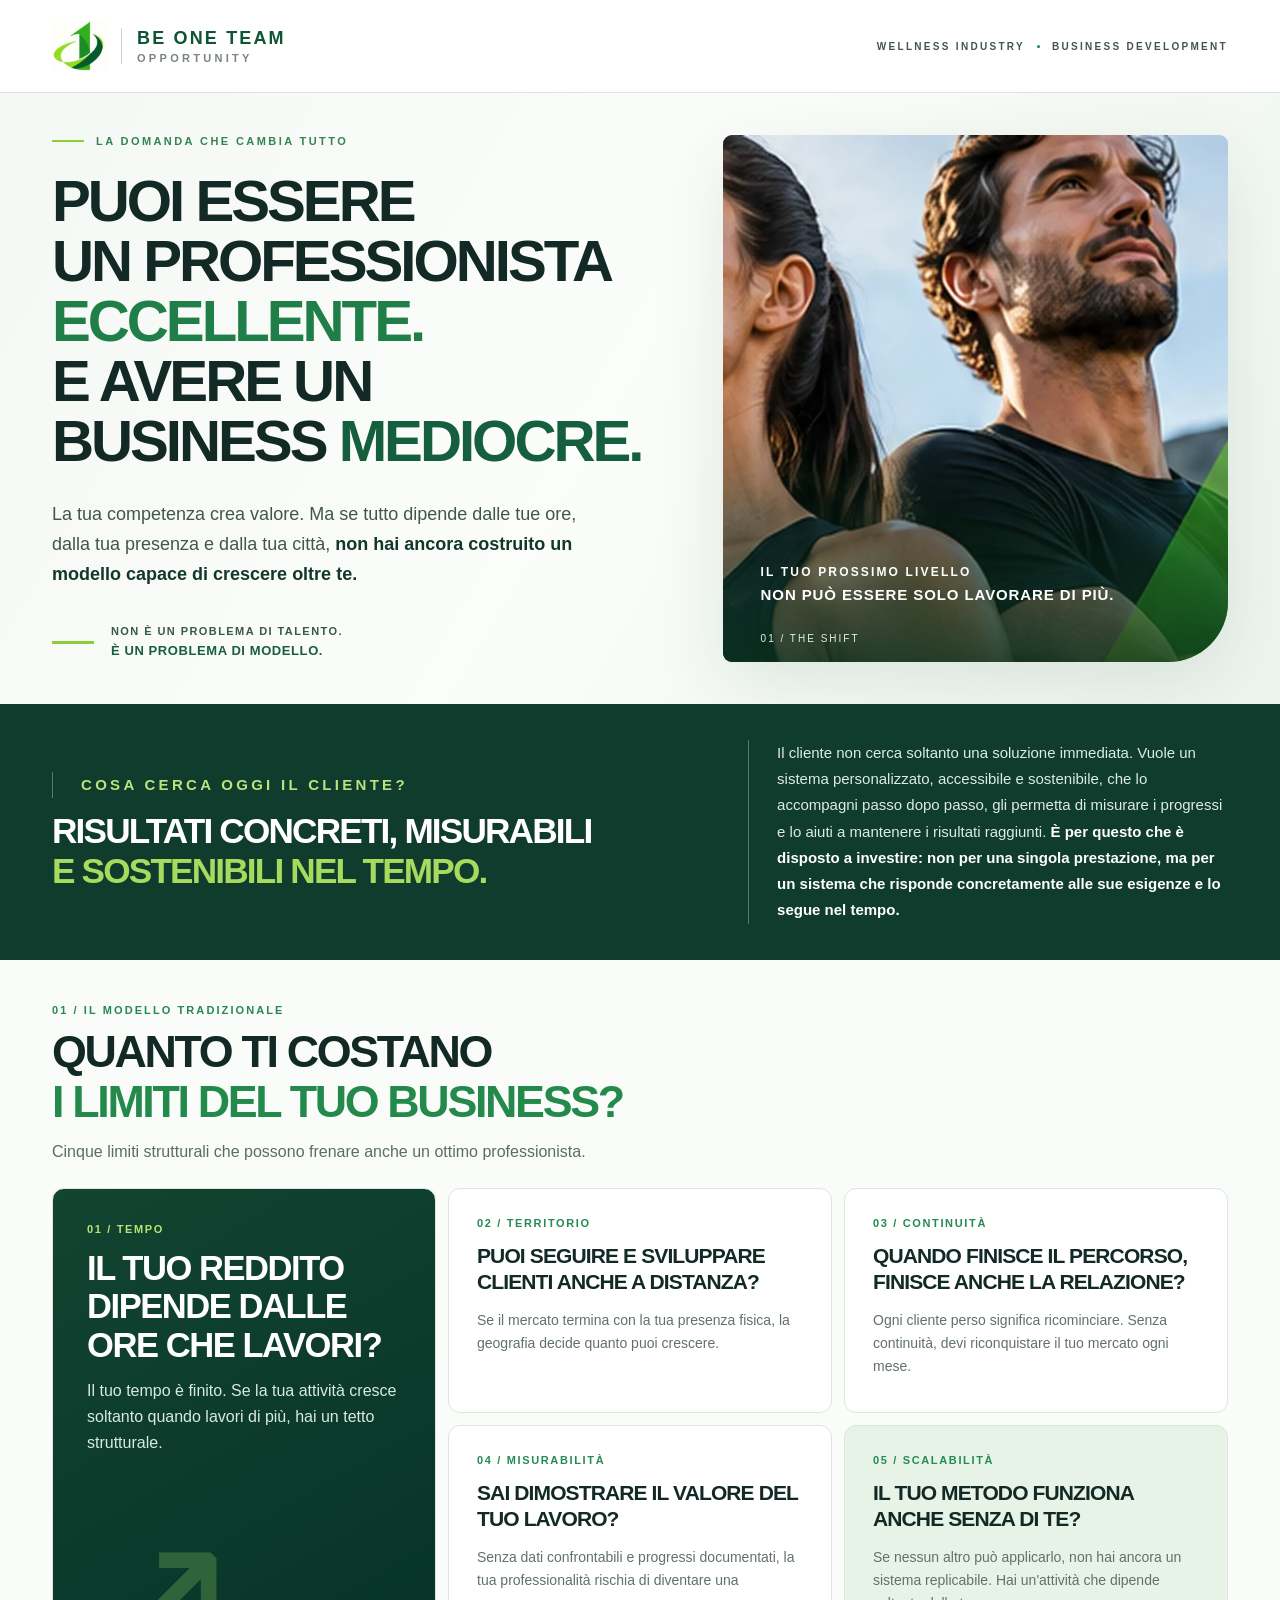
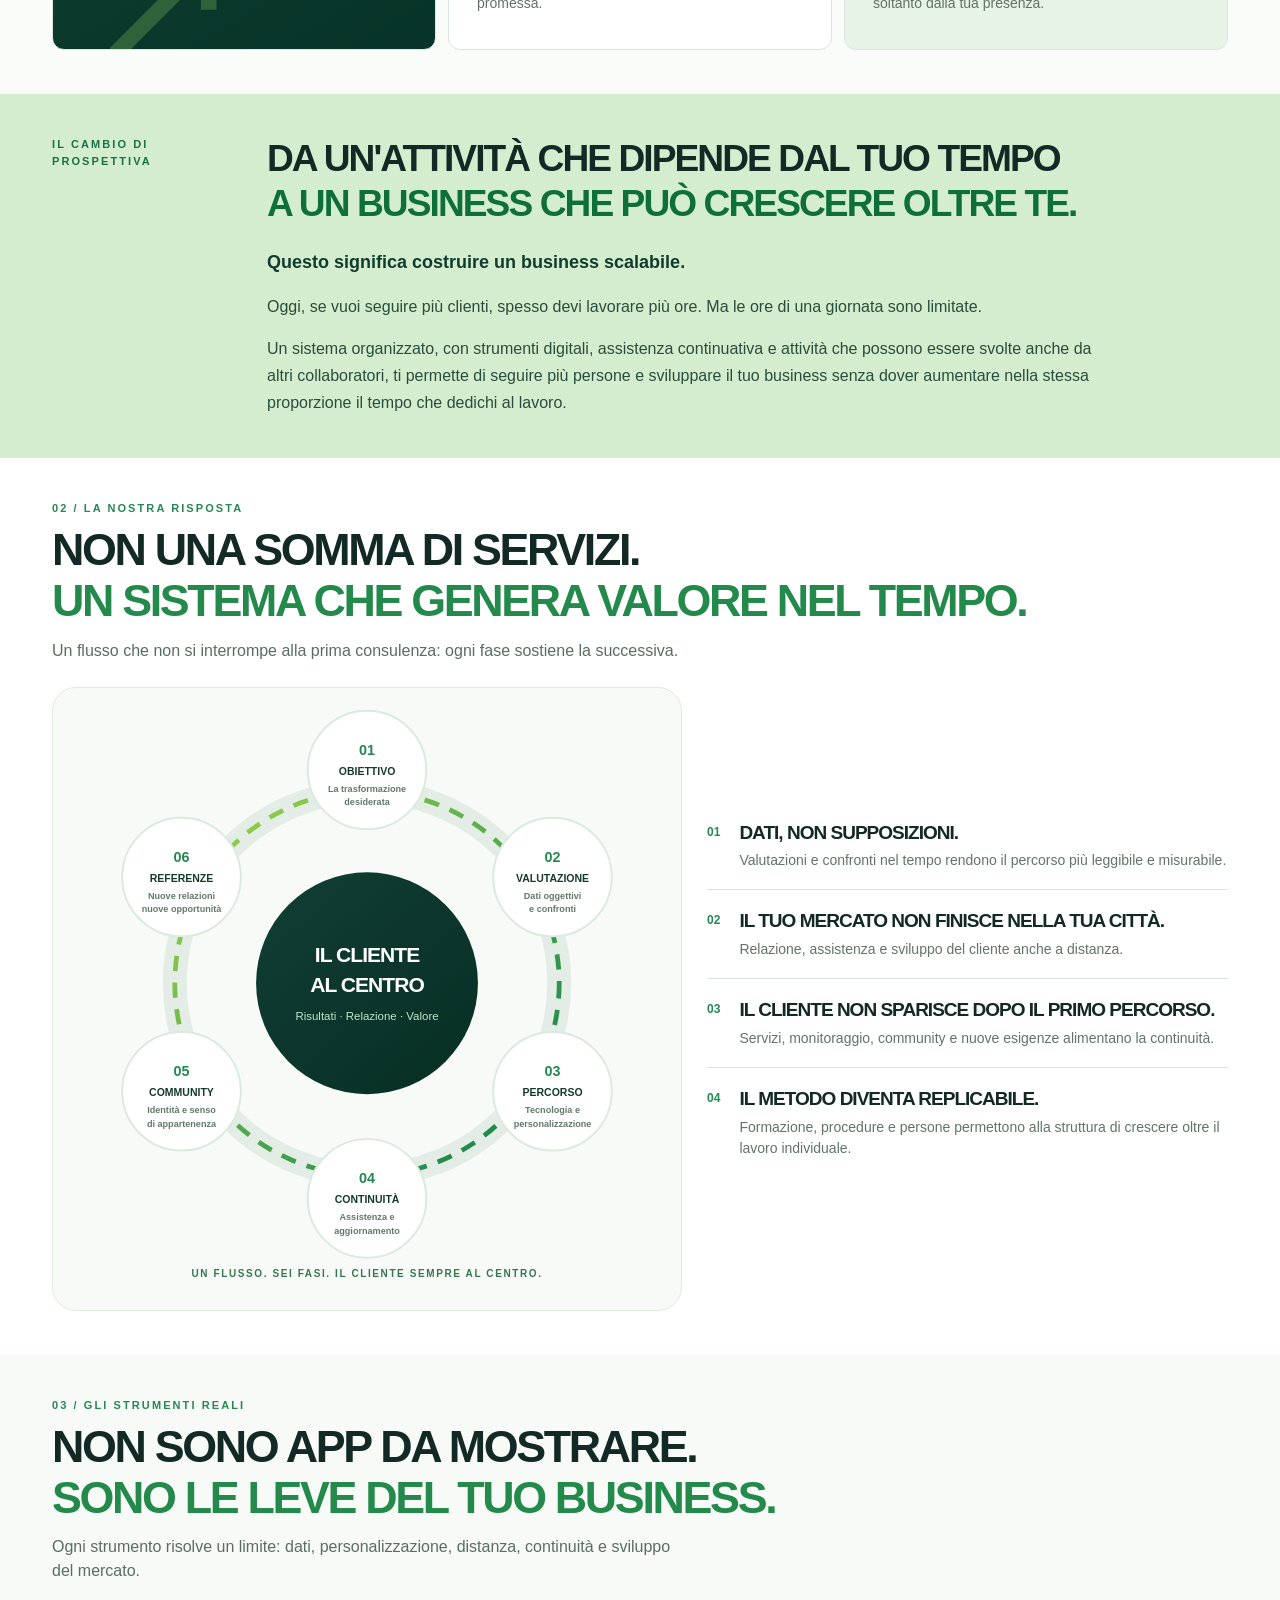
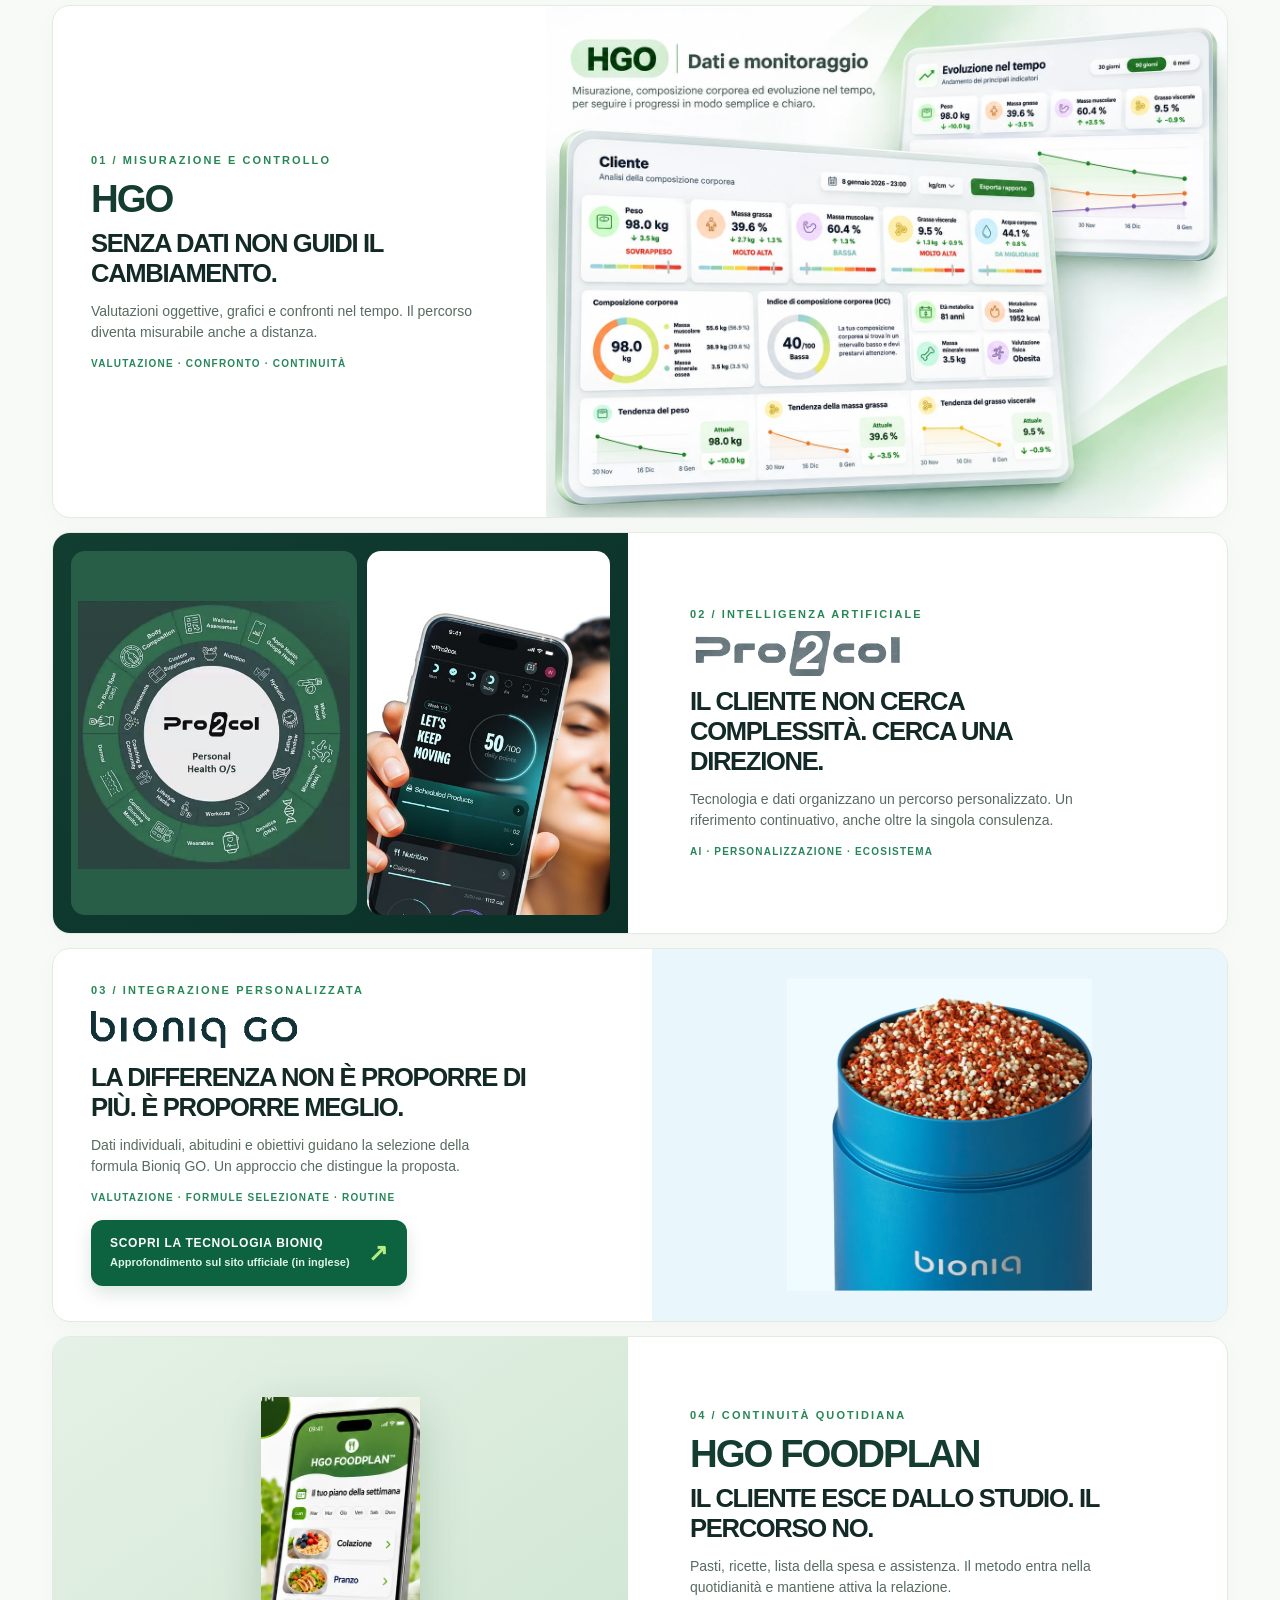
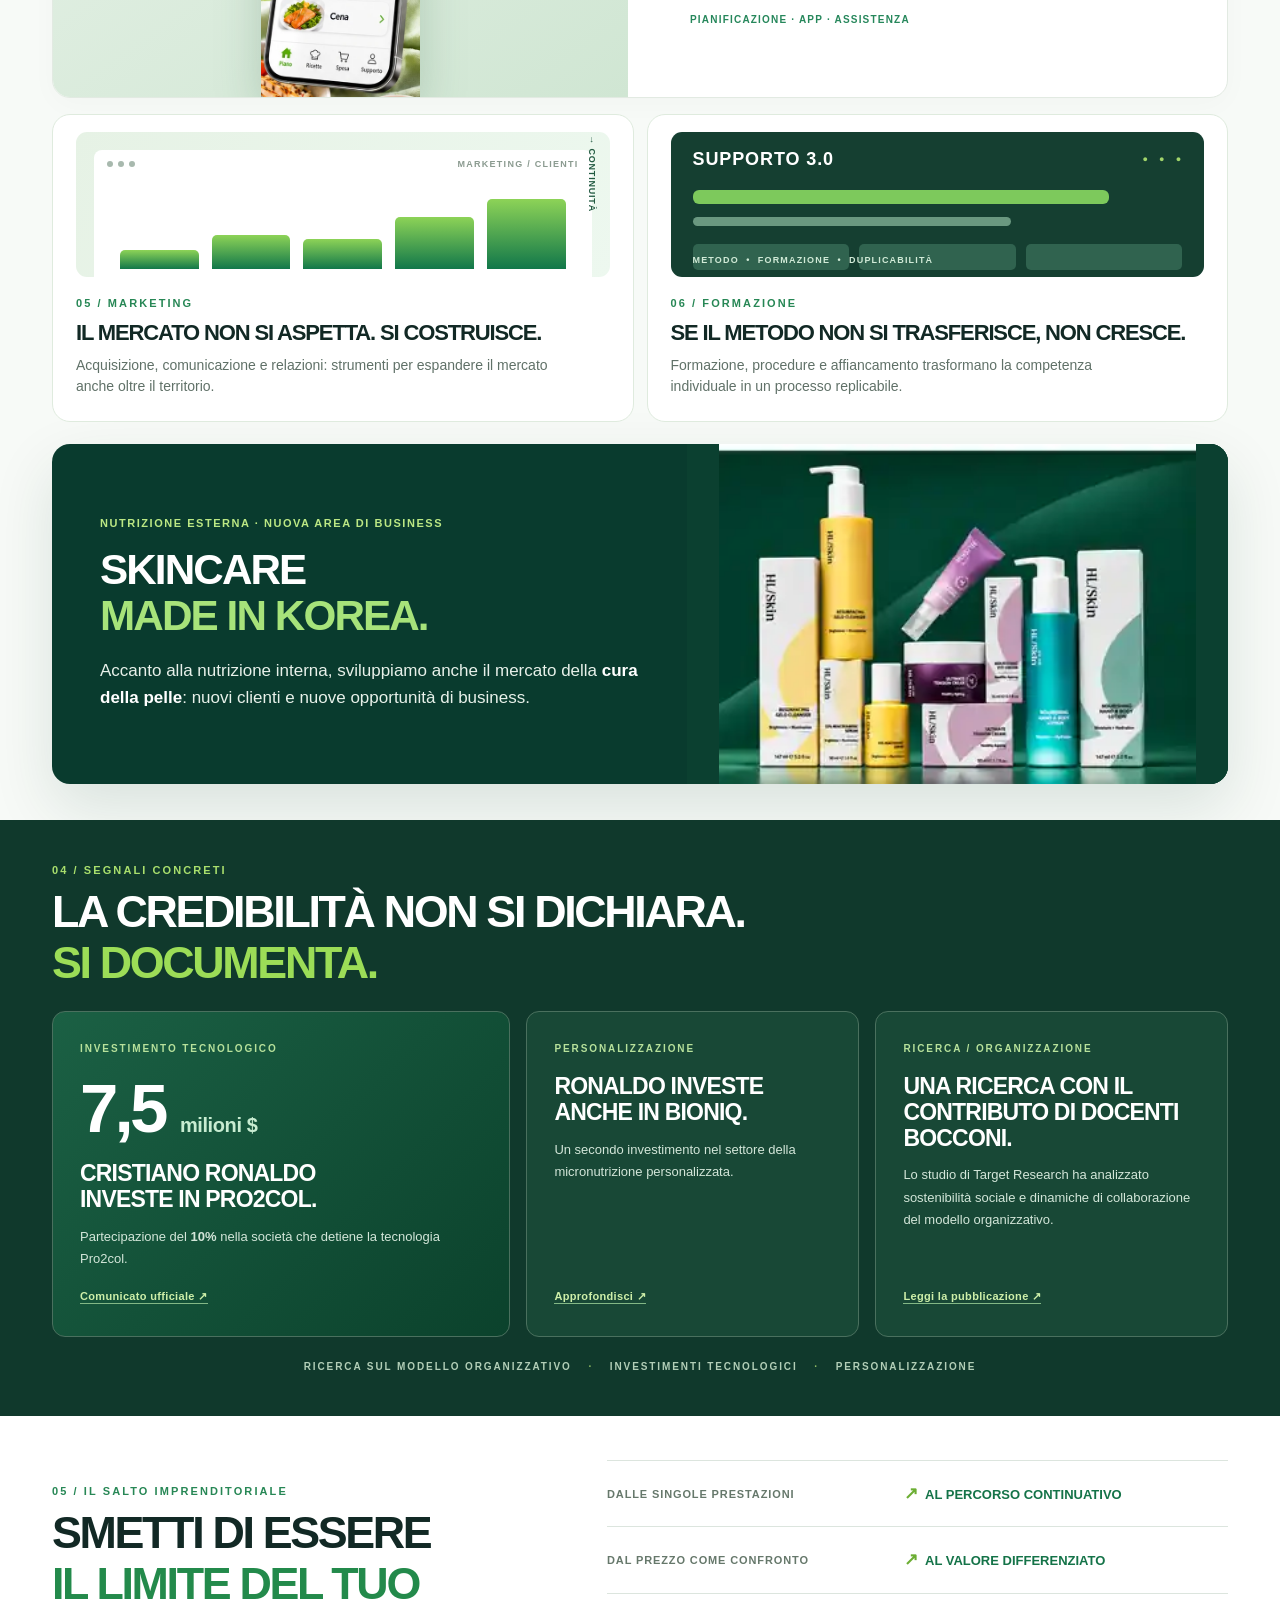
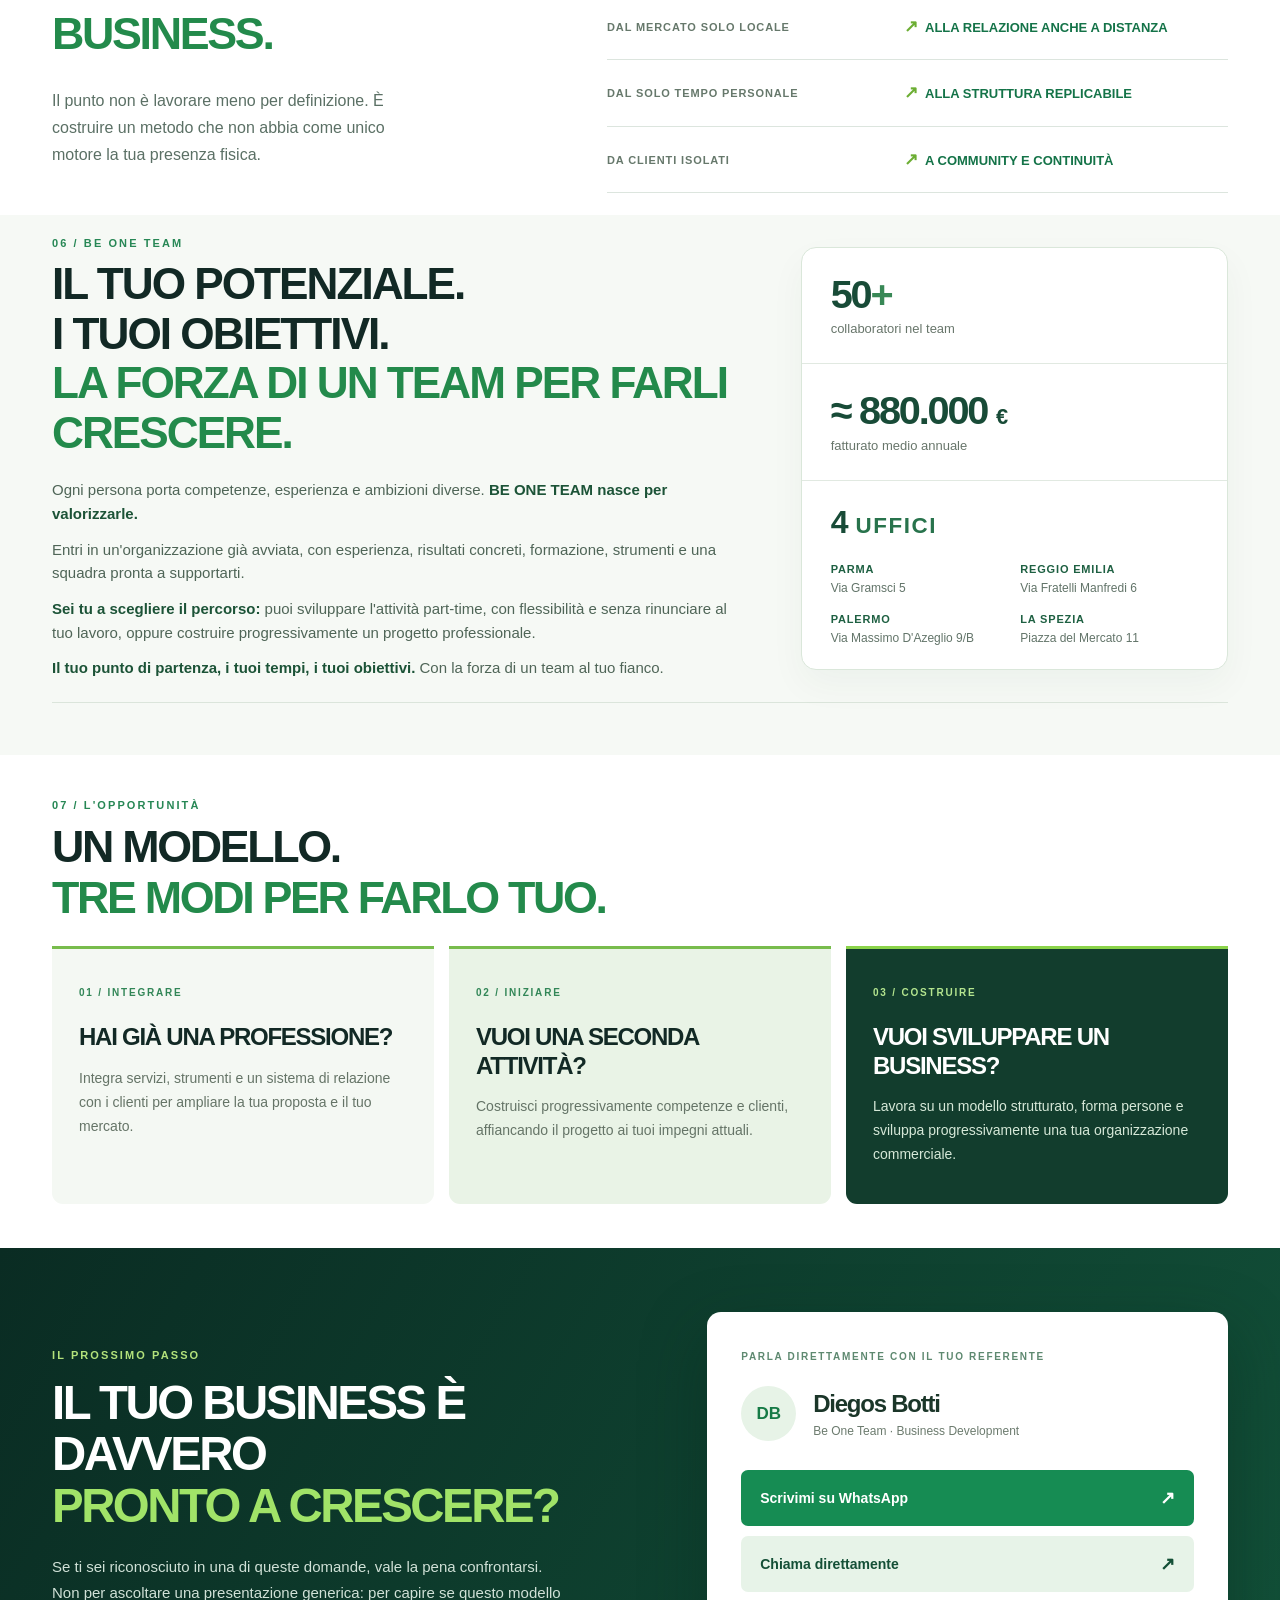
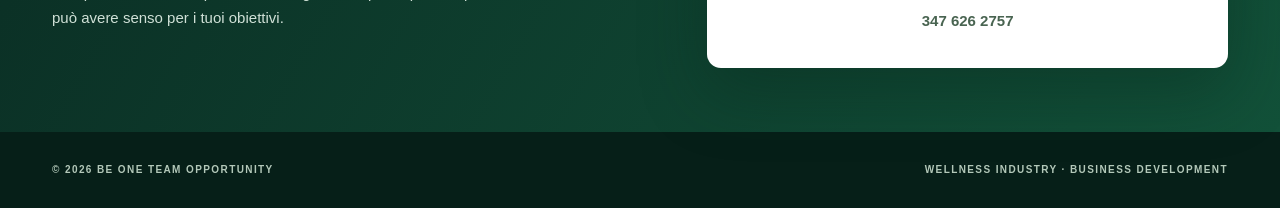
==== commit 9fb21e27: "Estende immagini Pro2col e approfondimento Bioniq alle sole pagine dei membri" ====
--- a/site/francesco/index.html
+++ b/site/francesco/index.html
@@ -36,7 +36,27 @@
  #nutrizione-esterna .outer-wellness__visual{height:240px;min-height:240px}
 }
 </style>
-<script src="../members.js" defer></script>
+<style id="homepage-deep-links">
+/* Bioniq: approfondimento visibile nelle varianti dei membri. */
+.tool__deep-link{display:grid;grid-template-columns:minmax(0,1fr) auto;gap:3px 18px;align-items:center;width:fit-content;max-width:100%;margin-top:17px;padding:15px 19px;border-radius:12px;background:#0d6240;color:#fff!important;text-decoration:none!important;box-shadow:0 7px 18px rgba(7,80,49,.15);transition:background-color .2s ease,transform .2s ease}
+.tool__deep-link-main{grid-column:1;display:block;font-size:12px;font-weight:850;letter-spacing:.06em;line-height:1.4;color:#fff!important}
+.tool__deep-link-sub{grid-column:1;display:block;font-size:11px;font-weight:650;line-height:1.45;color:#dcf5e2!important}
+.tool__deep-link-arrow{grid-column:2;grid-row:1/3;font-size:24px;font-weight:600;color:#b7ec81!important}
+.tool__deep-link:hover{background:#084e33;transform:translateY(-1px)}
+.tool__deep-link:focus-visible{outline:3px solid #8bcf36;outline-offset:4px}
+@media(max-width:480px){.tool__deep-link{width:100%;padding:14px 15px;gap:3px 10px}.tool__deep-link-main{font-size:11px}.tool__deep-link-sub{font-size:10px}}
+@media(prefers-reduced-motion:reduce){.tool__deep-link{transition:none}.tool__deep-link:hover{transform:none}}
+</style><style id="homepage-pro2col-duo">
+/* Due immagini Pro2col originali nelle varianti dei membri. */
+.tool--pro .pro-visual--duo{display:grid;grid-template-columns:1.08fr .92fr;gap:10px;align-items:stretch;justify-content:initial;padding:18px;background:linear-gradient(135deg,#123e32,#0a3028);min-height:400px;height:100%}
+.pro-visual--duo figure{margin:0;min-width:0;overflow:hidden;border-radius:14px;background:#173f32;display:flex;align-items:center;justify-content:center}
+.pro-visual--duo .pro-duo__diagram{padding:7px;background:#285e48}
+.pro-visual--duo .pro-duo__diagram img{display:block;width:100%;height:auto;max-width:none;max-height:100%;aspect-ratio:1/1;object-fit:contain;border-radius:0;box-shadow:none}
+.pro-visual--duo .pro-duo__app{background:#f0f4f0}
+.pro-visual--duo .pro-duo__app img{display:block;width:100%;height:100%;max-width:none;object-fit:cover;object-position:50% 50%;border-radius:0;box-shadow:none}
+@media(max-width:760px){.tool--pro .pro-visual--duo{grid-template-columns:1fr 1fr;height:auto;min-height:300px;padding:10px;gap:8px}.pro-visual--duo figure{min-height:270px}.pro-visual--duo .pro-duo__diagram{padding:4px}.pro-visual--duo .pro-duo__app img{min-height:270px}}
+@media(max-width:480px){.tool--pro .pro-visual--duo{grid-template-columns:1fr;gap:10px;padding:12px;min-height:0}.pro-visual--duo figure{min-height:0}.pro-visual--duo .pro-duo__diagram{padding:8px}.pro-visual--duo .pro-duo__diagram img{width:100%;max-height:none}.pro-visual--duo .pro-duo__app{height:340px}.pro-visual--duo .pro-duo__app img{height:100%;min-height:0;object-position:center 42%}}
+</style><script src="../members.js" defer></script>
 <script src="../app.js" defer></script>
 </head>
 <body>
@@ -130,11 +150,14 @@
       <div class="tool__visual hgo-visual"><img src="../assets/hgo-dashboard-nuovo.webp" alt="Illustrazione della dashboard HGO con valutazione della composizione corporea e monitoraggio dell’evoluzione nel tempo" loading="lazy" width="1448" height="1086" /></div>
     </div>
     <div class="tool tool--pro">
-      <div class="tool__visual pro-visual"><img src="../assets/pro2col-screen.webp" alt="Anteprima visiva dell'ecosistema digitale Pro2col" loading="lazy" width="660" height="781" /><span class="pro-visual__label">DATA-DRIVEN<br>PERSONALIZATION</span></div>
+      <div class="tool__visual pro-visual pro-visual--duo" aria-label="Ecosistema Pro2col e applicazione digitale">
+        <figure class="pro-duo__diagram"><img src="../assets/pro2col-ecosistema-originale.png" alt="Infografica Pro2col Personal Health O/S: schema circolare di dati, servizi, nutrizione e monitoraggio del benessere" loading="lazy" width="1016" height="1000" /></figure>
+        <figure class="pro-duo__app"><img src="../assets/pro2col-app-persona-originale.png" alt="Persona che mostra sul telefono l'app Pro2col con il monitoraggio quotidiano" loading="lazy" width="488" height="642" /></figure>
+      </div>
       <div class="tool__copy"><span class="tool__tag">02 / INTELLIGENZA ARTIFICIALE</span><img class="tool__logo pro-logo" src="../assets/pro2col-logo.png" alt="Logo originale Pro2col" loading="lazy" width="363" height="76" /><h4>IL CLIENTE NON CERCA COMPLESSITÀ. CERCA UNA DIREZIONE.</h4><p>Tecnologia e dati organizzano un percorso personalizzato. Un riferimento continuativo, anche oltre la singola consulenza.</p><span class="tool__keywords">AI · PERSONALIZZAZIONE · ECOSISTEMA</span></div>
     </div>
     <div class="tool tool--bioniq">
-      <div class="tool__copy"><span class="tool__tag">03 / INTEGRAZIONE PERSONALIZZATA</span><img class="tool__logo bioniq-logo" src="../assets/bioniq-logo.png" alt="Logo originale Bioniq GO" loading="lazy" width="348" height="62" /><h4>LA DIFFERENZA NON È PROPORRE DI PIÙ. È PROPORRE MEGLIO.</h4><p>Dati individuali, abitudini e obiettivi guidano la selezione della formula Bioniq GO. Un approccio che distingue la proposta.</p><span class="tool__keywords">VALUTAZIONE · FORMULE SELEZIONATE · ROUTINE</span></div>
+      <div class="tool__copy"><span class="tool__tag">03 / INTEGRAZIONE PERSONALIZZATA</span><img class="tool__logo bioniq-logo" src="../assets/bioniq-logo.png" alt="Logo originale Bioniq GO" loading="lazy" width="348" height="62" /><h4>LA DIFFERENZA NON È PROPORRE DI PIÙ. È PROPORRE MEGLIO.</h4><p>Dati individuali, abitudini e obiettivi guidano la selezione della formula Bioniq GO. Un approccio che distingue la proposta.</p><span class="tool__keywords">VALUTAZIONE · FORMULE SELEZIONATE · ROUTINE</span><a class="tool__deep-link" href="https://www.bioniq.com/" target="_blank" rel="noopener noreferrer" aria-label="Scopri Bioniq sul sito ufficiale in inglese"><span class="tool__deep-link-main">SCOPRI LA TECNOLOGIA BIONIQ</span><span class="tool__deep-link-sub">Approfondimento sul sito ufficiale (in inglese)</span><span class="tool__deep-link-arrow" aria-hidden="true">↗</span></a></div>
       <div class="tool__visual bio-visual"><img src="../assets/bioniq-product.webp" alt="Confezione originale Bioniq con formulazione in granuli" loading="lazy" width="650" height="665" /></div>
     </div>
     <div class="tool tool--foodplan">
@@ -197,7 +220,7 @@
             <div><h3 id="teamMemberName">Francesco Favaretto</h3><p class="organization__member-role" id="teamMemberRole" hidden>Be One Team</p></div>
             <a class="organization__phone-large" id="teamMemberNumber" href="tel:+393478665605" aria-label="Chiama il membro Be One Team">347 866 5605</a>
           </div>
-          <p class="organization__member-intro">Hai domande sul progetto? Parla direttamente con la persona che te lo ha presentato.</p>
+          
         </div>
         <div class="organization__member-actions"><a id="teamMemberWhatsapp" class="organization__member-whatsapp" href="https://wa.me/393478665605" target="_blank" rel="noopener noreferrer">Scrivi su WhatsApp <span aria-hidden="true">↗</span></a><a id="teamMemberPhone" class="organization__member-call" href="tel:+393478665605">Chiama direttamente <span aria-hidden="true">↗</span></a></div>
       </div>
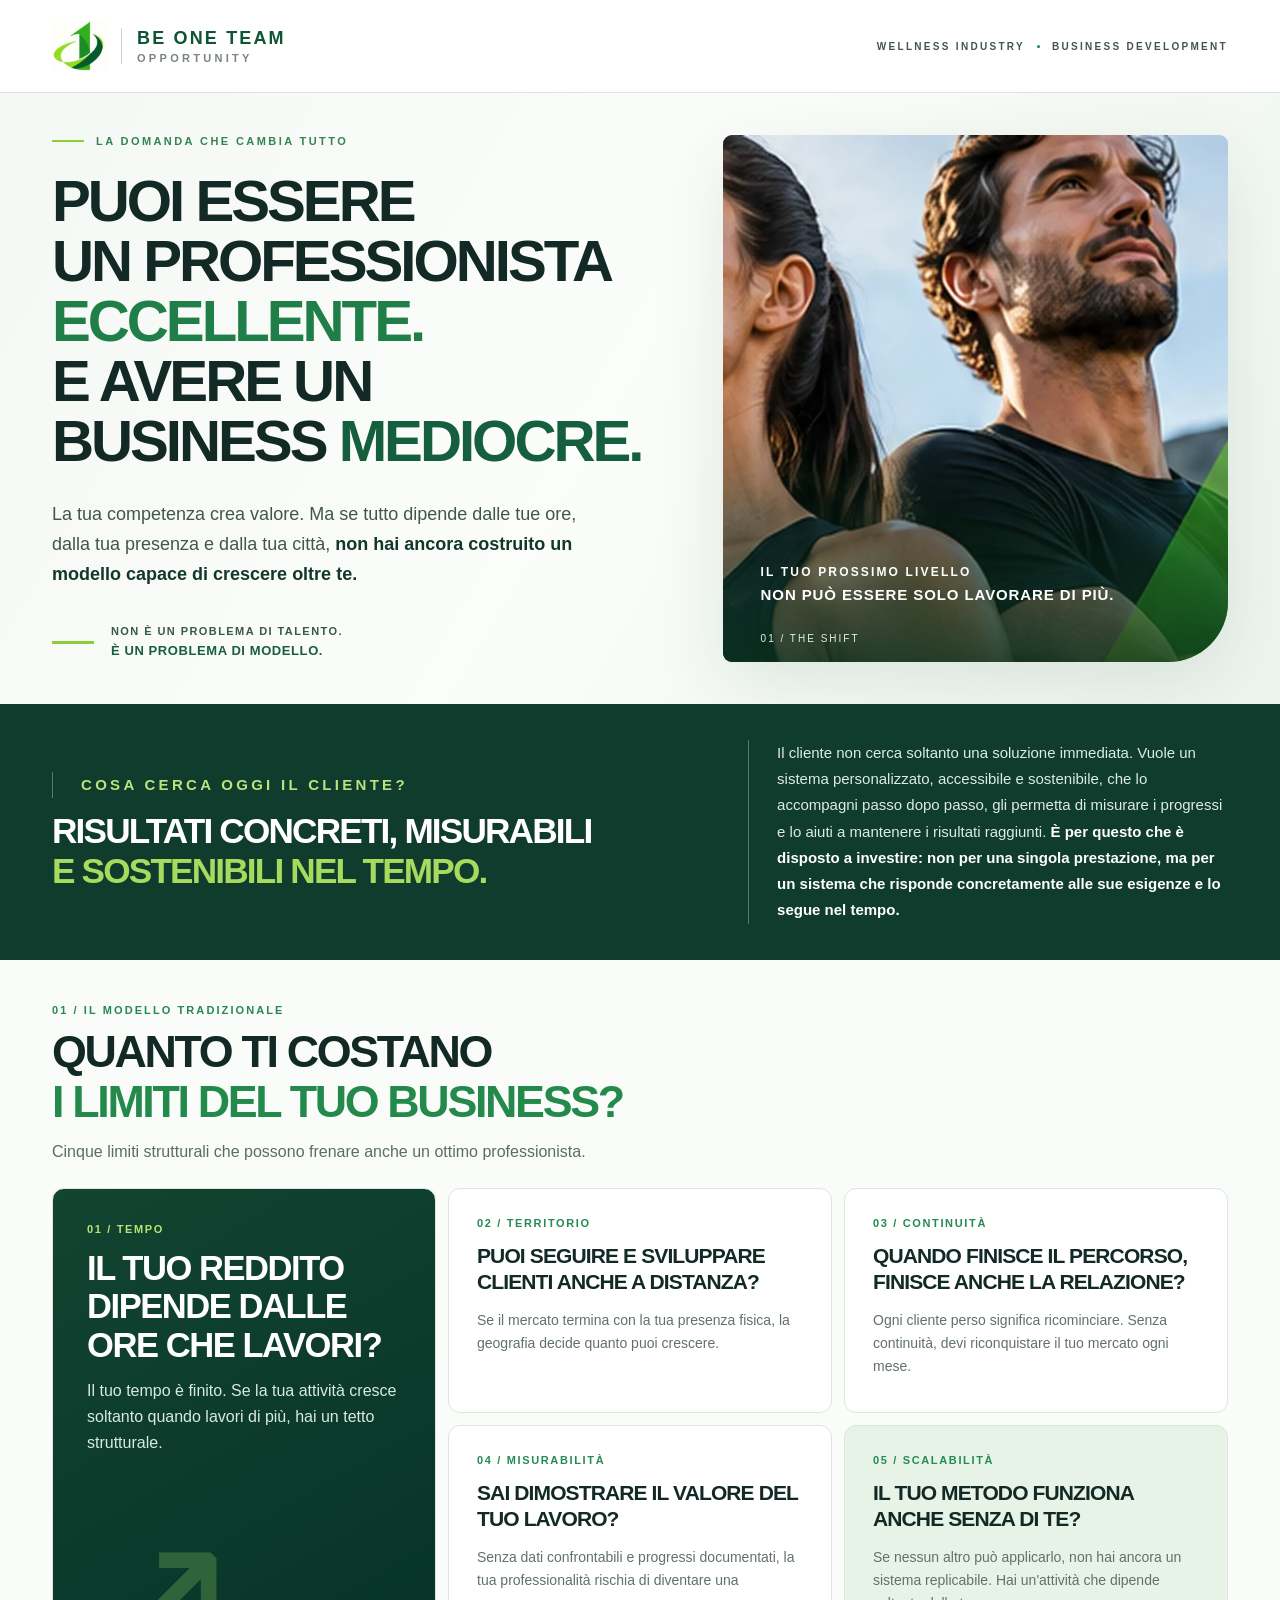
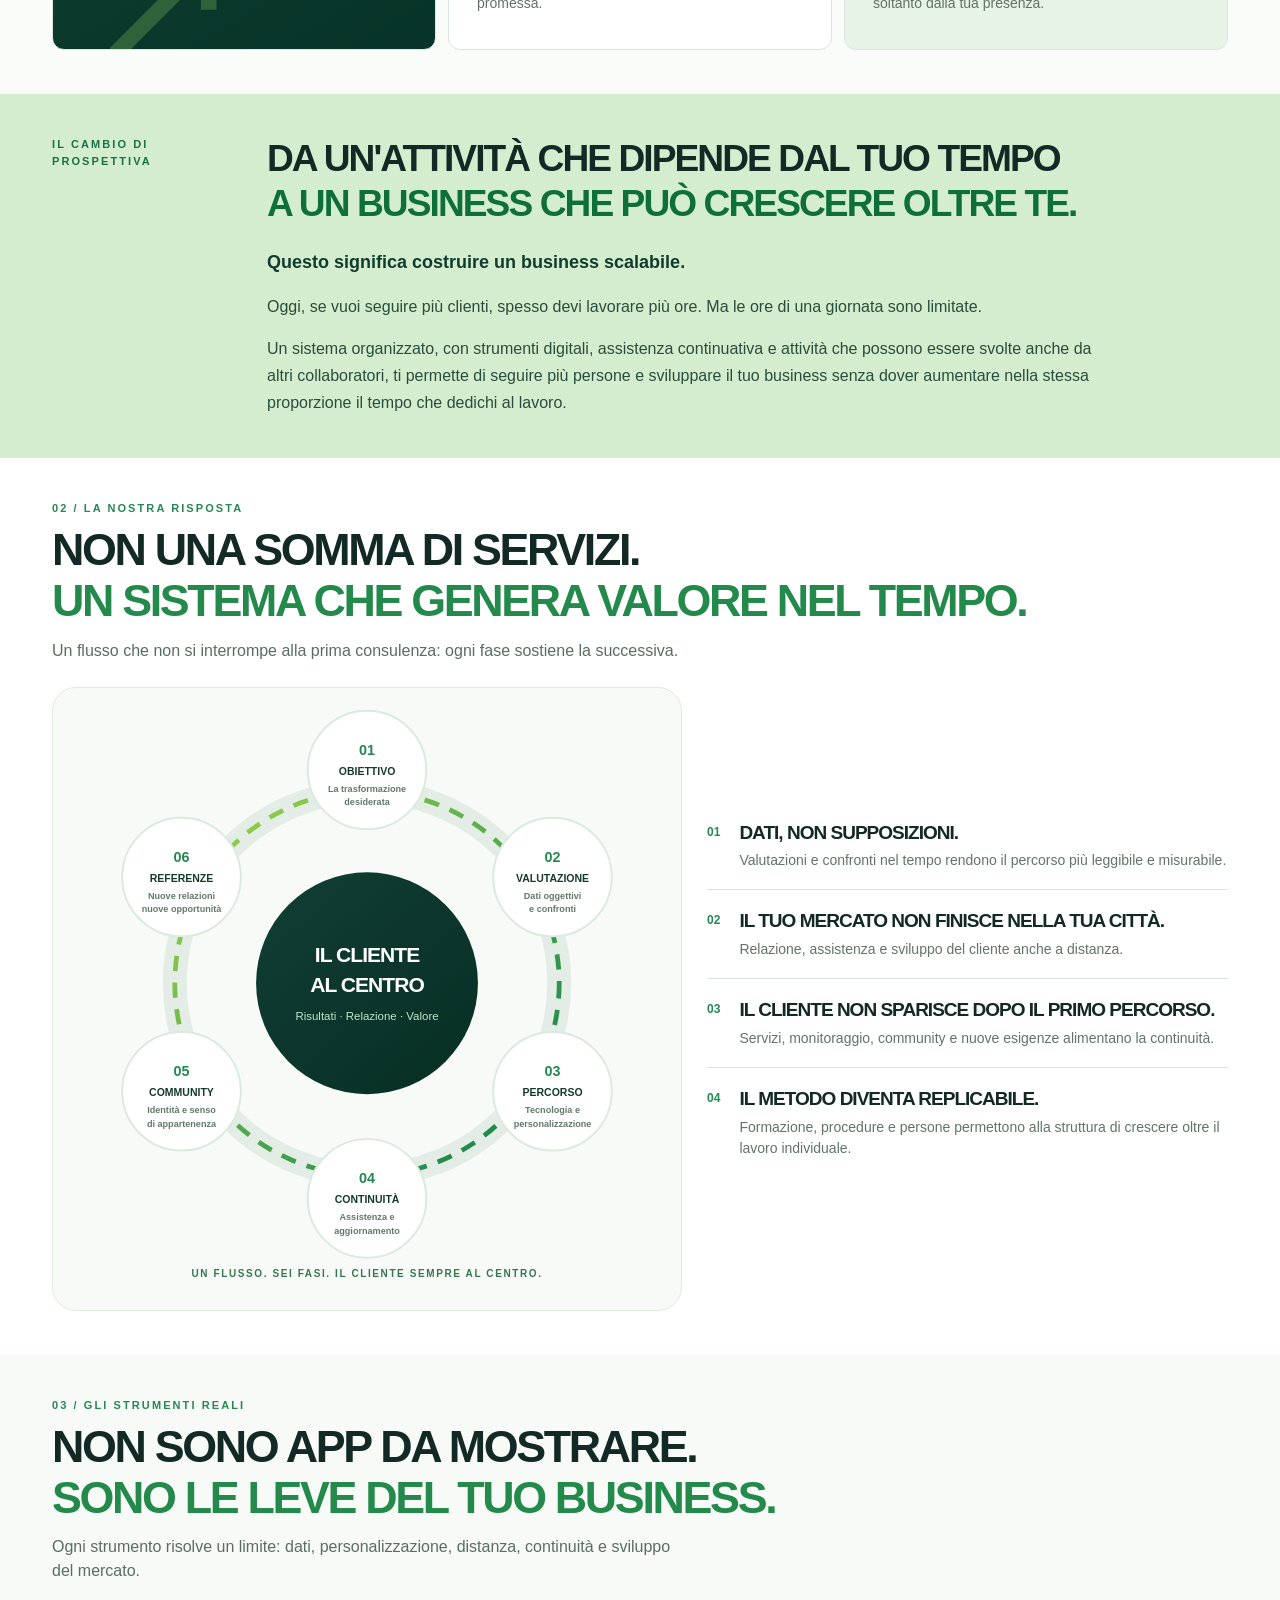
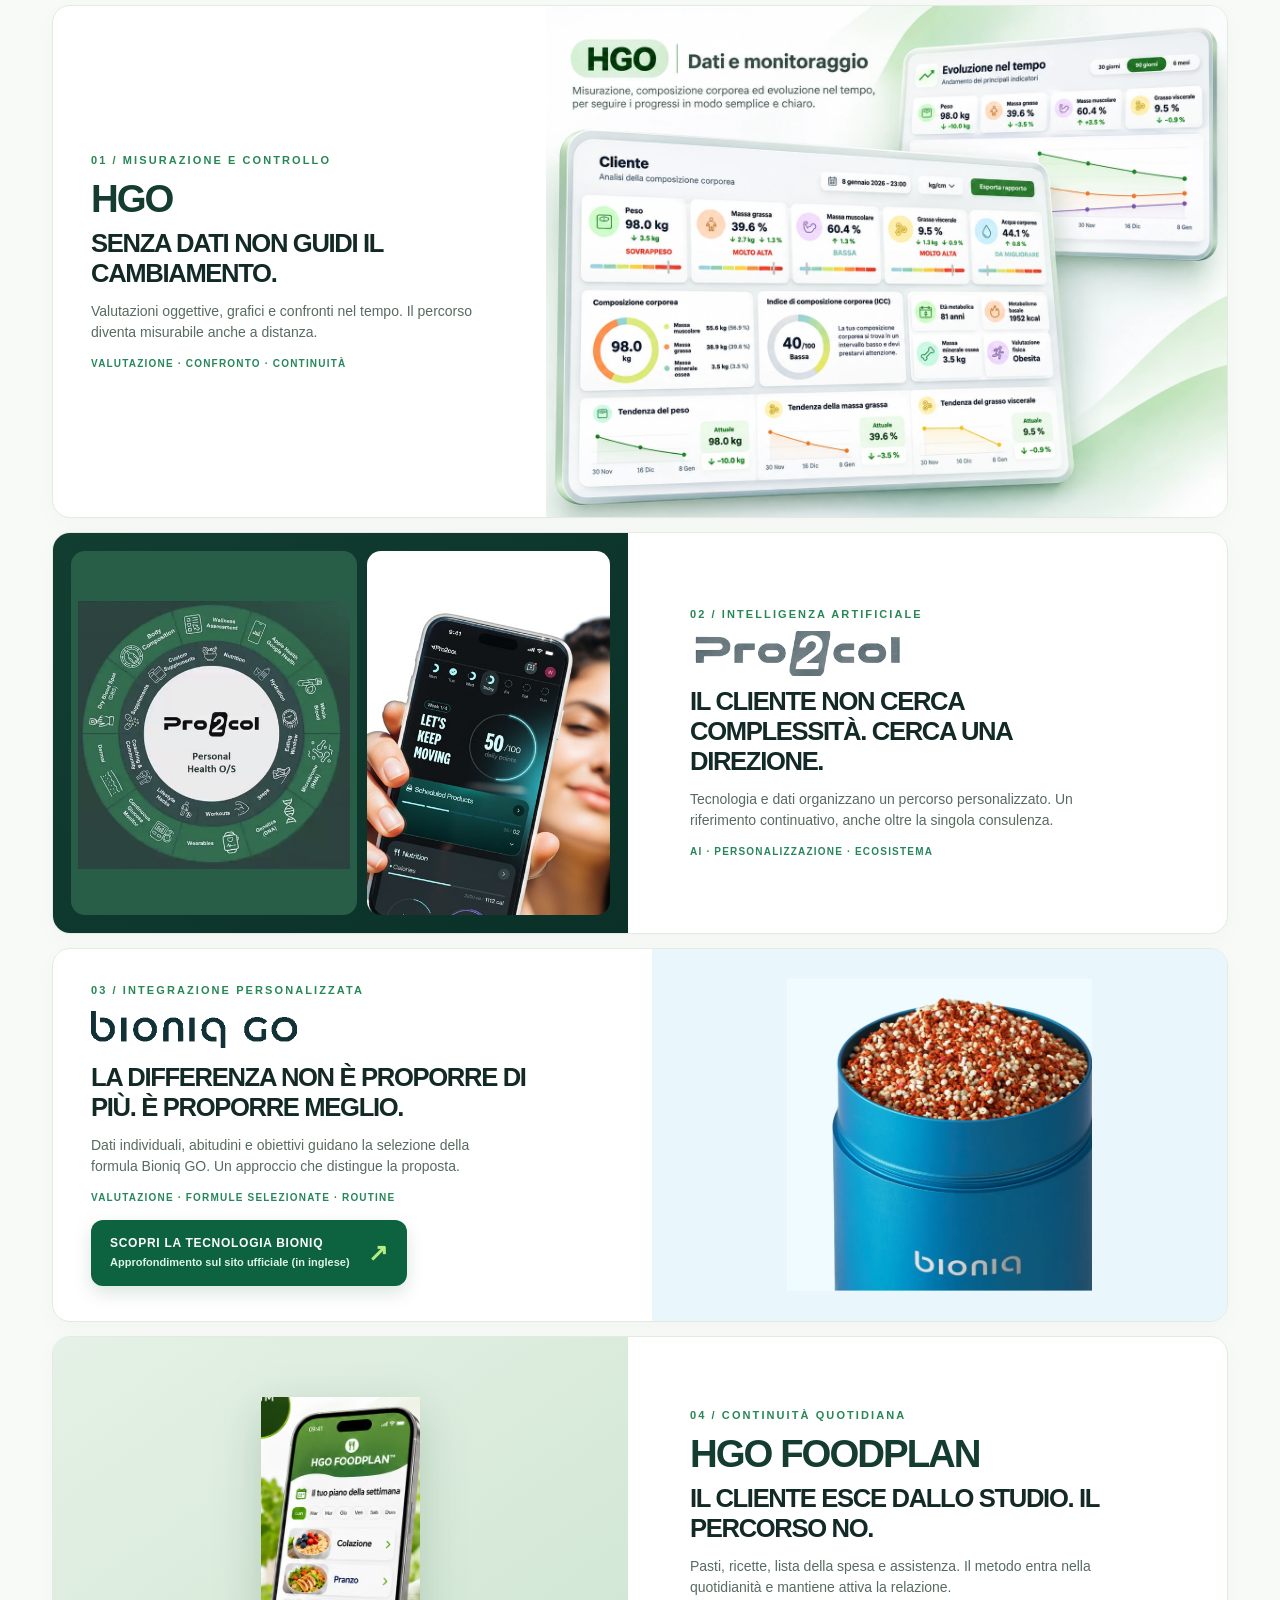
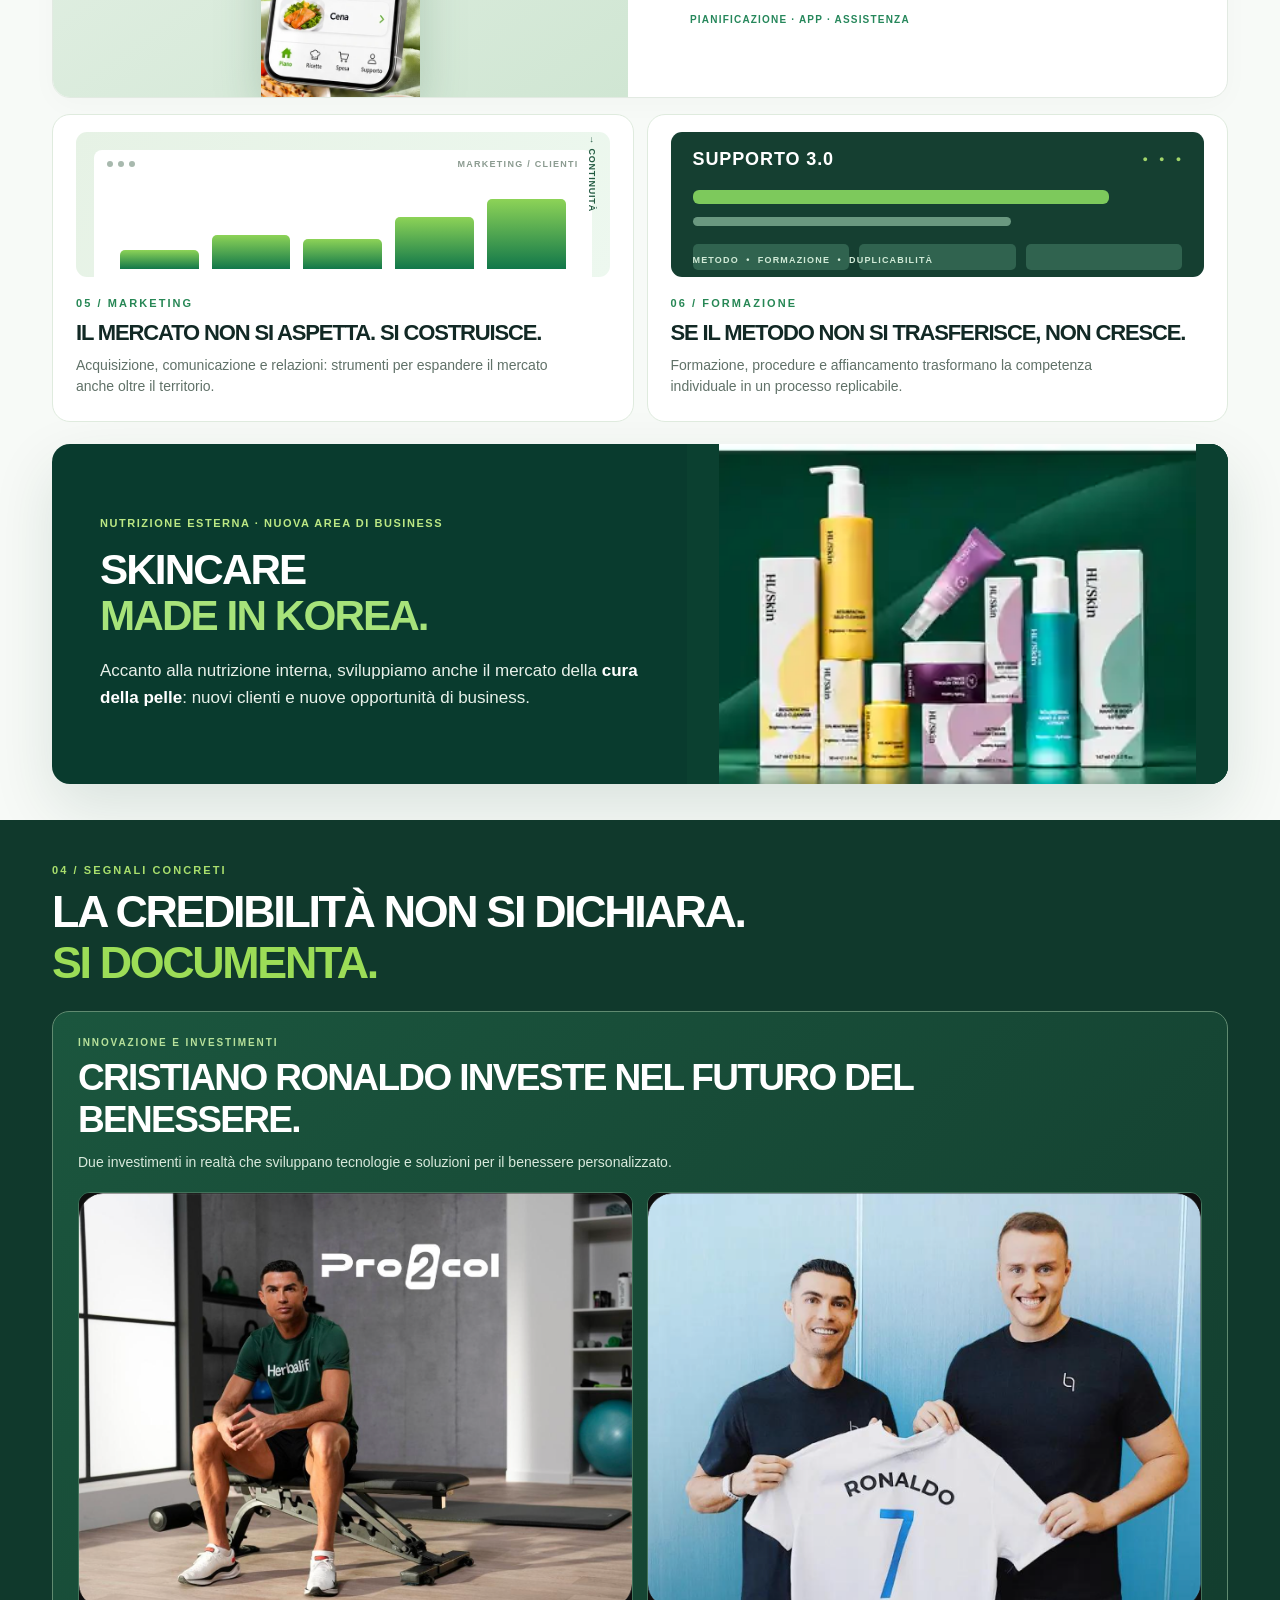
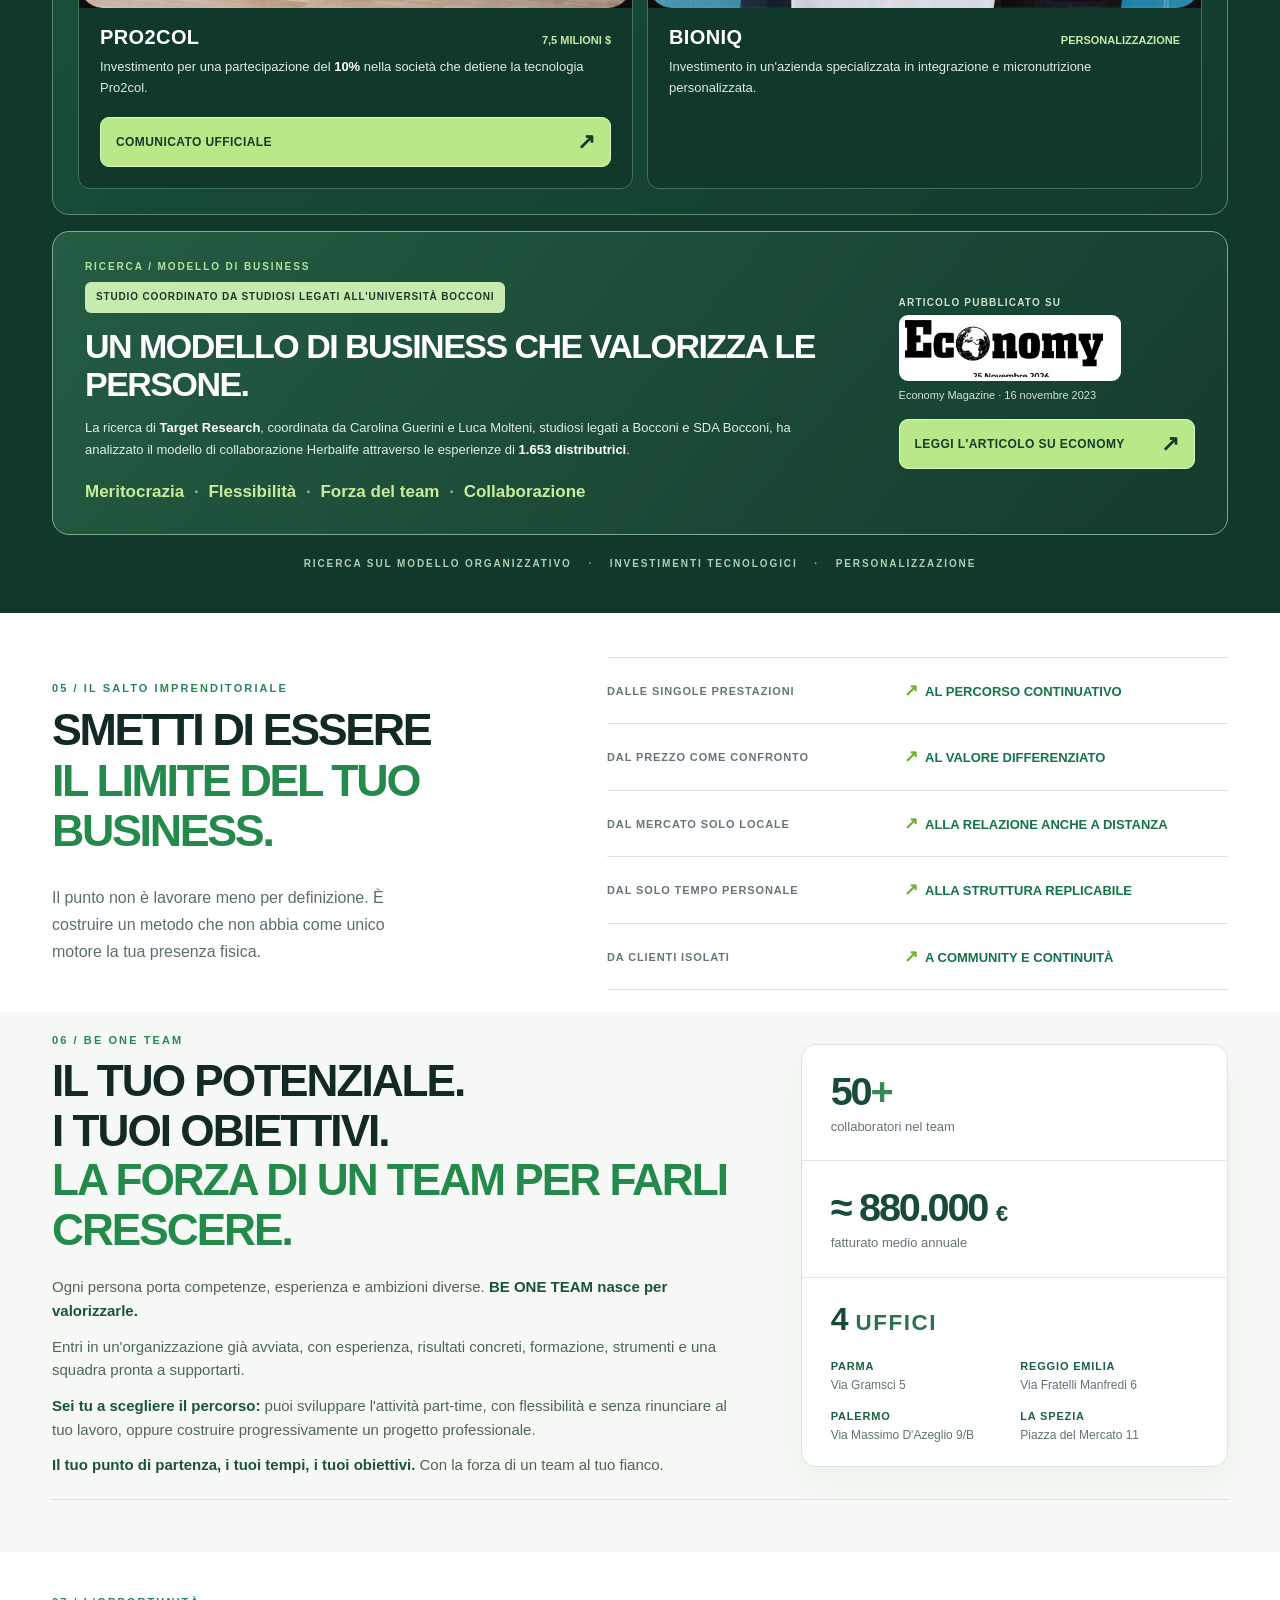
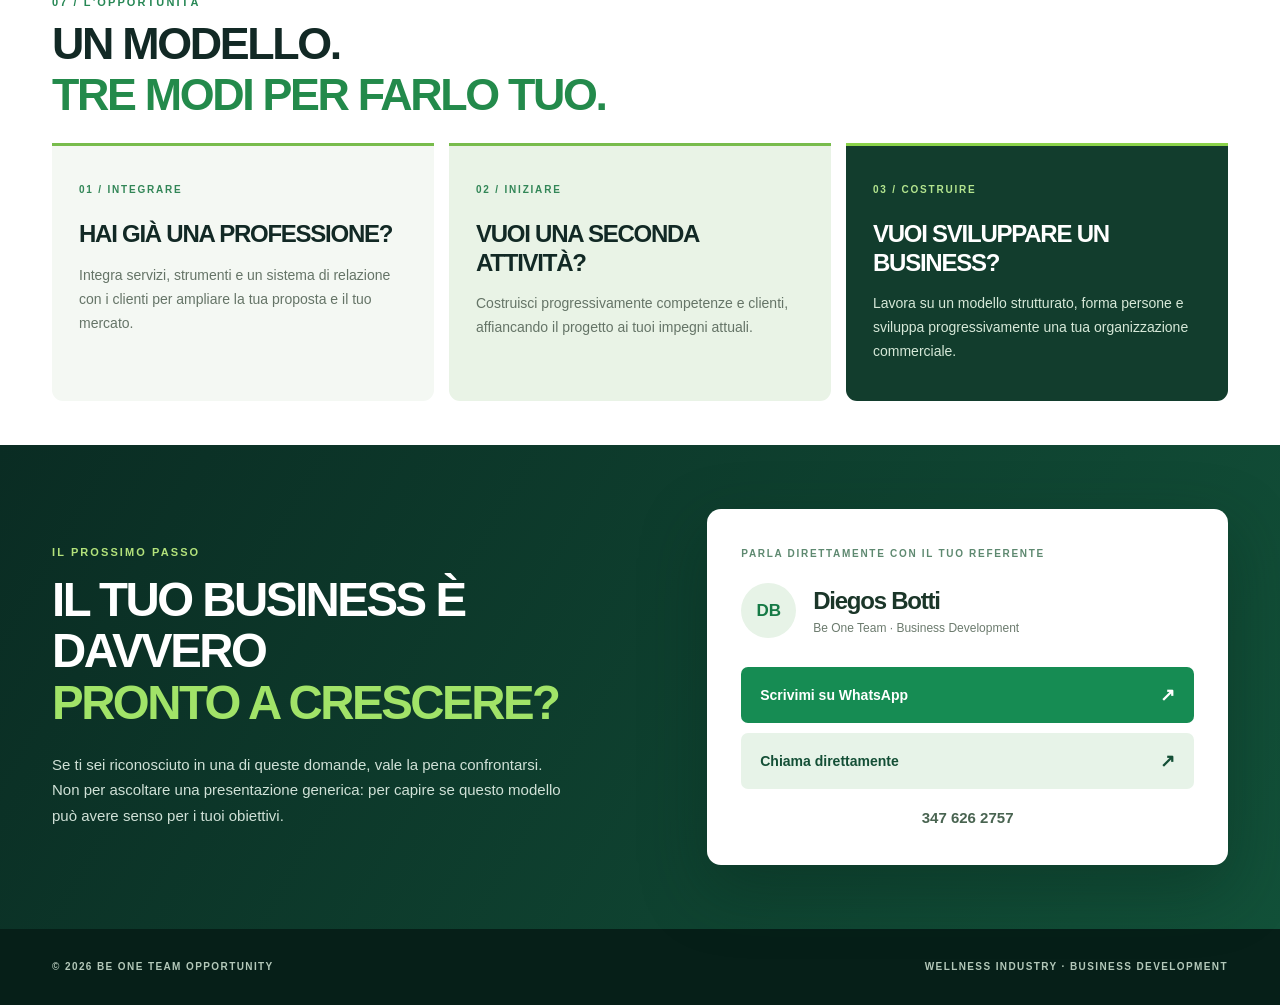
==== commit 526803f7: "Propaga alle sei pagine membri ricerca Bocconi, foto Ronaldo, Economy e link Pro2col aggiornato" ====
--- a/site/francesco/index.html
+++ b/site/francesco/index.html
@@ -56,7 +56,50 @@
 .pro-visual--duo .pro-duo__app img{display:block;width:100%;height:100%;max-width:none;object-fit:cover;object-position:50% 50%;border-radius:0;box-shadow:none}
 @media(max-width:760px){.tool--pro .pro-visual--duo{grid-template-columns:1fr 1fr;height:auto;min-height:300px;padding:10px;gap:8px}.pro-visual--duo figure{min-height:270px}.pro-visual--duo .pro-duo__diagram{padding:4px}.pro-visual--duo .pro-duo__app img{min-height:270px}}
 @media(max-width:480px){.tool--pro .pro-visual--duo{grid-template-columns:1fr;gap:10px;padding:12px;min-height:0}.pro-visual--duo figure{min-height:0}.pro-visual--duo .pro-duo__diagram{padding:8px}.pro-visual--duo .pro-duo__diagram img{width:100%;max-height:none}.pro-visual--duo .pro-duo__app{height:340px}.pro-visual--duo .pro-duo__app img{height:100%;min-height:0;object-position:center 42%}}
-</style><script src="../members.js" defer></script>
+</style><style id="homepage-evidence-story">
+/* Presentazione investimento Ronaldo + ricerca Bocconi. Solo pagine personalizzate dei membri. */
+.evidence-story{display:grid;gap:16px}
+.evidence-story__investments{padding:25px;background:linear-gradient(135deg,#1b563e,#123b2d);border:1px solid #608a70;border-radius:17px;overflow:hidden}
+.evidence-story__lead{margin-bottom:19px}
+.evidence-story__lead .proof__label{margin-bottom:9px;display:block}
+.evidence-story__lead h3{font-size:clamp(26px,3vw,37px);letter-spacing:-.045em;line-height:1.13;max-width:850px;margin:0;color:#fff}
+.evidence-story__lead>p{font-size:14px;color:#d8e9dc;line-height:1.6;margin-top:10px}
+.evidence-story__pair{display:grid;grid-template-columns:repeat(2,minmax(0,1fr));gap:14px}
+.evidence-story__project{min-width:0;overflow:hidden;border-radius:12px;background:#10392c;border:1px solid #42725a;display:flex;flex-direction:column}
+.evidence-story__photo{aspect-ratio:4/3;width:100%;overflow:hidden;position:relative;background:#173b31}
+.evidence-story__photo img{display:block;position:absolute;top:-7.08%;height:auto;width:214.69%;max-width:none;border-radius:0}
+.evidence-story__photo--pro2col img{left:-2.66%}
+.evidence-story__photo--bioniq img{left:-104.85%}
+.evidence-story__project-copy{display:flex;flex-direction:column;align-items:stretch;flex:1;padding:18px 21px 21px}
+.evidence-story__project-top{display:flex;align-items:baseline;justify-content:space-between;gap:9px}
+.evidence-story__project-top strong{font-size:20px;color:#fff;letter-spacing:.02em}
+.evidence-story__project-top>span{font-size:11px;font-weight:850;color:#c9e9ab;white-space:nowrap}
+.evidence-story__project-copy p{font-size:13px;line-height:1.6;color:#dbece0;margin:8px 0 19px;flex:1}
+.evidence-story__project-copy p strong{color:#fff}
+.evidence-story a.evidence-story__button{display:flex;align-items:center;justify-content:space-between;gap:12px;background:#b9e889;color:#133d2a!important;padding:13px 15px;border-radius:9px;border:1px solid #dbf6c4;text-decoration:none;font-size:12px;font-weight:850;letter-spacing:.035em;line-height:1.4}
+.evidence-story a.evidence-story__button:hover{background:#d2f4ad}
+.evidence-story a.evidence-story__button:focus-visible{outline:3px solid #fff;outline-offset:3px}
+.evidence-story__button>span:last-child{font-size:22px;line-height:1}
+.evidence-story__research{padding:29px 32px;background:linear-gradient(130deg,#245c43,#143b2d);border:1px solid #7da991;border-radius:17px;display:grid;grid-template-columns:minmax(0,1.45fr) minmax(240px,.55fr);gap:32px;align-items:center}
+.evidence-story__research-copy .proof__label{display:block;margin-bottom:10px}
+.evidence-story__academic{font-size:10px;letter-spacing:.085em;line-height:1.45;font-weight:850;color:#183a29;background:#c7ebae;border-radius:6px;padding:8px 11px;display:inline-block;margin-bottom:14px}
+.evidence-story__research h3{font-size:clamp(25px,2.7vw,34px);line-height:1.12;letter-spacing:-.045em;color:#fff;margin:0}
+.evidence-story__research-copy>p{font-size:13px;line-height:1.68;margin-top:14px;color:#deeee0;max-width:740px}
+.evidence-story__research-copy>p strong{color:#fff}
+.evidence-story__research-copy p.evidence-story__values{font-size:clamp(14px,1.45vw,17px);font-weight:770;color:#c9ec9b;line-height:1.6;margin-top:17px}
+.evidence-story__values span{margin:0 5px;color:#9fb98d}
+.evidence-story__research-link{min-width:0;display:flex;flex-direction:column;gap:13px}
+.evidence-story__publisher{display:flex;flex-direction:column;gap:7px}
+.evidence-story__publisher>span{color:#c9e4cb;font-weight:780;font-size:10px;letter-spacing:.12em}
+.evidence-story__publisher-logo{width:222px;max-width:100%;height:66px;background:#fff;border-radius:9px;position:relative;overflow:hidden;border:4px solid #fff}
+.evidence-story__publisher-logo img{position:absolute;display:block;width:242px;max-width:none;height:auto;left:-31px;top:-31px}
+.evidence-story__publisher small{font-size:11px;color:#cee2d5;line-height:1.4}
+.evidence-story .evidence-story__button--research{width:100%;margin-top:3px}
+.evidence-story+.evidence__bottom{margin-top:23px}
+@media(max-width:780px){.evidence-story__research{grid-template-columns:1fr;gap:23px;padding:26px}.evidence-story__research-link{display:grid;grid-template-columns:1fr 1fr;align-items:center;gap:12px}.evidence-story__pair{gap:11px}.evidence-story__investments{padding:19px}.evidence-story__project-copy{padding:15px}.evidence-story__project-top{flex-wrap:wrap}.evidence-story__project-top strong{font-size:18px}}
+@media(max-width:560px){.evidence-story__pair{grid-template-columns:1fr;gap:13px}.evidence-story__investments{padding:17px}.evidence-story__lead h3{font-size:27px}.evidence-story__photo{aspect-ratio:4/3}.evidence-story__project-copy{padding:15px 16px 18px}.evidence-story__research{padding:22px 18px;gap:22px}.evidence-story__research h3{font-size:27px}.evidence-story__research-link{display:flex;gap:12px}.evidence-story__research-copy p.evidence-story__values{font-size:15px}.evidence-story__values span{margin:0 3px}}
+</style>
+<script src="../members.js" defer></script>
 <script src="../app.js" defer></script>
 </head>
 <body>
@@ -182,10 +225,56 @@
 
   <section class="evidence section" id="credibilita" aria-labelledby="evidence-title"><div class="wrap">
     <div class="section__heading section__heading--light"><span class="section__num">04 / SEGNALI CONCRETI</span><h2 id="evidence-title">LA CREDIBILITÀ NON SI DICHIARA.<br><em>SI DOCUMENTA.</em></h2></div>
-    <div class="evidence__grid">
-      <article class="proof proof--big"><span class="proof__label">INVESTIMENTO TECNOLOGICO</span><div class="proof__amount">7,5 <span>milioni $</span></div><h3>CRISTIANO RONALDO<br>INVESTE IN PRO2COL.</h3><p>Partecipazione del <strong>10%</strong> nella società che detiene la tecnologia Pro2col.</p><a href="https://ir.herbalife.com/news-events/press-releases/detail/935/herbalife-announces-cristiano-ronaldo-invests-7-5-million" rel="noopener noreferrer" target="_blank">Comunicato ufficiale ↗</a></article>
-      <article class="proof"><span class="proof__label">PERSONALIZZAZIONE</span><h3>RONALDO INVESTE ANCHE IN BIONIQ.</h3><p>Un secondo investimento nel settore della micronutrizione personalizzata.</p><a href="https://insider.fitt.co/press-release/cristiano-ronaldo-invests-in-bioniq-bringing-its-total-valuation-to-82-million/" rel="noopener noreferrer" target="_blank">Approfondisci ↗</a></article>
-      <article class="proof"><span class="proof__label">RICERCA / ORGANIZZAZIONE</span><h3>UNA RICERCA CON IL CONTRIBUTO DI DOCENTI BOCCONI.</h3><p>Lo studio di Target Research ha analizzato sostenibilità sociale e dinamiche di collaborazione del modello organizzativo.</p><a href="https://emplus.egeaonline.it/en/61/archivio-rivista/rivista/3462054/articolo/3462121" rel="noopener noreferrer" target="_blank">Leggi la pubblicazione ↗</a></article>
+
+    <div class="evidence-story">
+      <article class="evidence-story__investments" aria-labelledby="ronaldo-investments-title">
+        <div class="evidence-story__lead">
+          <span class="proof__label">INNOVAZIONE E INVESTIMENTI</span>
+          <h3 id="ronaldo-investments-title">CRISTIANO RONALDO INVESTE NEL FUTURO DEL BENESSERE.</h3>
+          <p>Due investimenti in realtà che sviluppano tecnologie e soluzioni per il benessere personalizzato.</p>
+        </div>
+        <div class="evidence-story__pair">
+          <div class="evidence-story__project">
+            <div class="evidence-story__photo evidence-story__photo--pro2col" role="img" aria-label="Cristiano Ronaldo con maglia Herbalife davanti al logo Pro2col">
+              <img src="../assets/ronaldo-investimenti-foto.png" width="1374" height="926" loading="lazy" alt="" />
+            </div>
+            <div class="evidence-story__project-copy">
+              <div class="evidence-story__project-top"><strong>PRO2COL</strong><span>7,5 MILIONI $</span></div>
+              <p>Investimento per una partecipazione del <strong>10%</strong> nella società che detiene la tecnologia Pro2col.</p>
+              <a class="evidence-story__button" href="https://nutraceuticalbusinessreview.com/cristiano-ronaldo-invests-7-5m-in-herbalife-pro2col-10-stake" target="_blank" rel="noopener noreferrer"><span>COMUNICATO UFFICIALE</span><span aria-hidden="true">↗</span></a>
+            </div>
+          </div>
+          <div class="evidence-story__project">
+            <div class="evidence-story__photo evidence-story__photo--bioniq" role="img" aria-label="Cristiano Ronaldo con un rappresentante Bioniq che mostrano la maglia Ronaldo numero 7">
+              <img src="../assets/ronaldo-investimenti-foto.png" width="1374" height="926" loading="lazy" alt="" />
+            </div>
+            <div class="evidence-story__project-copy">
+              <div class="evidence-story__project-top"><strong>BIONIQ</strong><span>PERSONALIZZAZIONE</span></div>
+              <p>Investimento in un'azienda specializzata in integrazione e micronutrizione personalizzata.</p>
+              
+            </div>
+          </div>
+        </div>
+      </article>
+      <article class="evidence-story__research" aria-labelledby="research-model-title">
+        <div class="evidence-story__research-copy">
+          <span class="proof__label">RICERCA / MODELLO DI BUSINESS</span>
+          <span class="evidence-story__academic">STUDIO COORDINATO DA STUDIOSI LEGATI ALL'UNIVERSITÀ BOCCONI</span>
+          <h3 id="research-model-title">UN MODELLO DI BUSINESS CHE VALORIZZA LE PERSONE.</h3>
+          <p>La ricerca di <strong>Target Research</strong>, coordinata da Carolina Guerini e Luca Molteni, studiosi legati a Bocconi e SDA Bocconi, ha analizzato il modello di collaborazione Herbalife attraverso le esperienze di <strong>1.653 distributrici</strong>.</p>
+          <p class="evidence-story__values">Meritocrazia <span>·</span> Flessibilità <span>·</span> Forza del team <span>·</span> Collaborazione</p>
+        </div>
+        <div class="evidence-story__research-link">
+          <div class="evidence-story__publisher">
+            <span>ARTICOLO PUBBLICATO SU</span>
+            <div class="evidence-story__publisher-logo" role="img" aria-label="Logo Economy Magazine">
+              <img src="../assets/economy-logo-fonte.png" width="782" height="410" loading="lazy" alt="" />
+            </div>
+            <small>Economy Magazine · 16 novembre 2023</small>
+          </div>
+          <a class="evidence-story__button evidence-story__button--research" href="https://www.economymagazine.it/collaborazione-sostantivo-femminile/" target="_blank" rel="noopener noreferrer"><span>LEGGI L'ARTICOLO SU ECONOMY</span><span aria-hidden="true">↗</span></a>
+        </div>
+      </article>
     </div>
     <p class="evidence__bottom">RICERCA SUL MODELLO ORGANIZZATIVO <span>·</span> INVESTIMENTI TECNOLOGICI <span>·</span> PERSONALIZZAZIONE</p>
   </div></section>
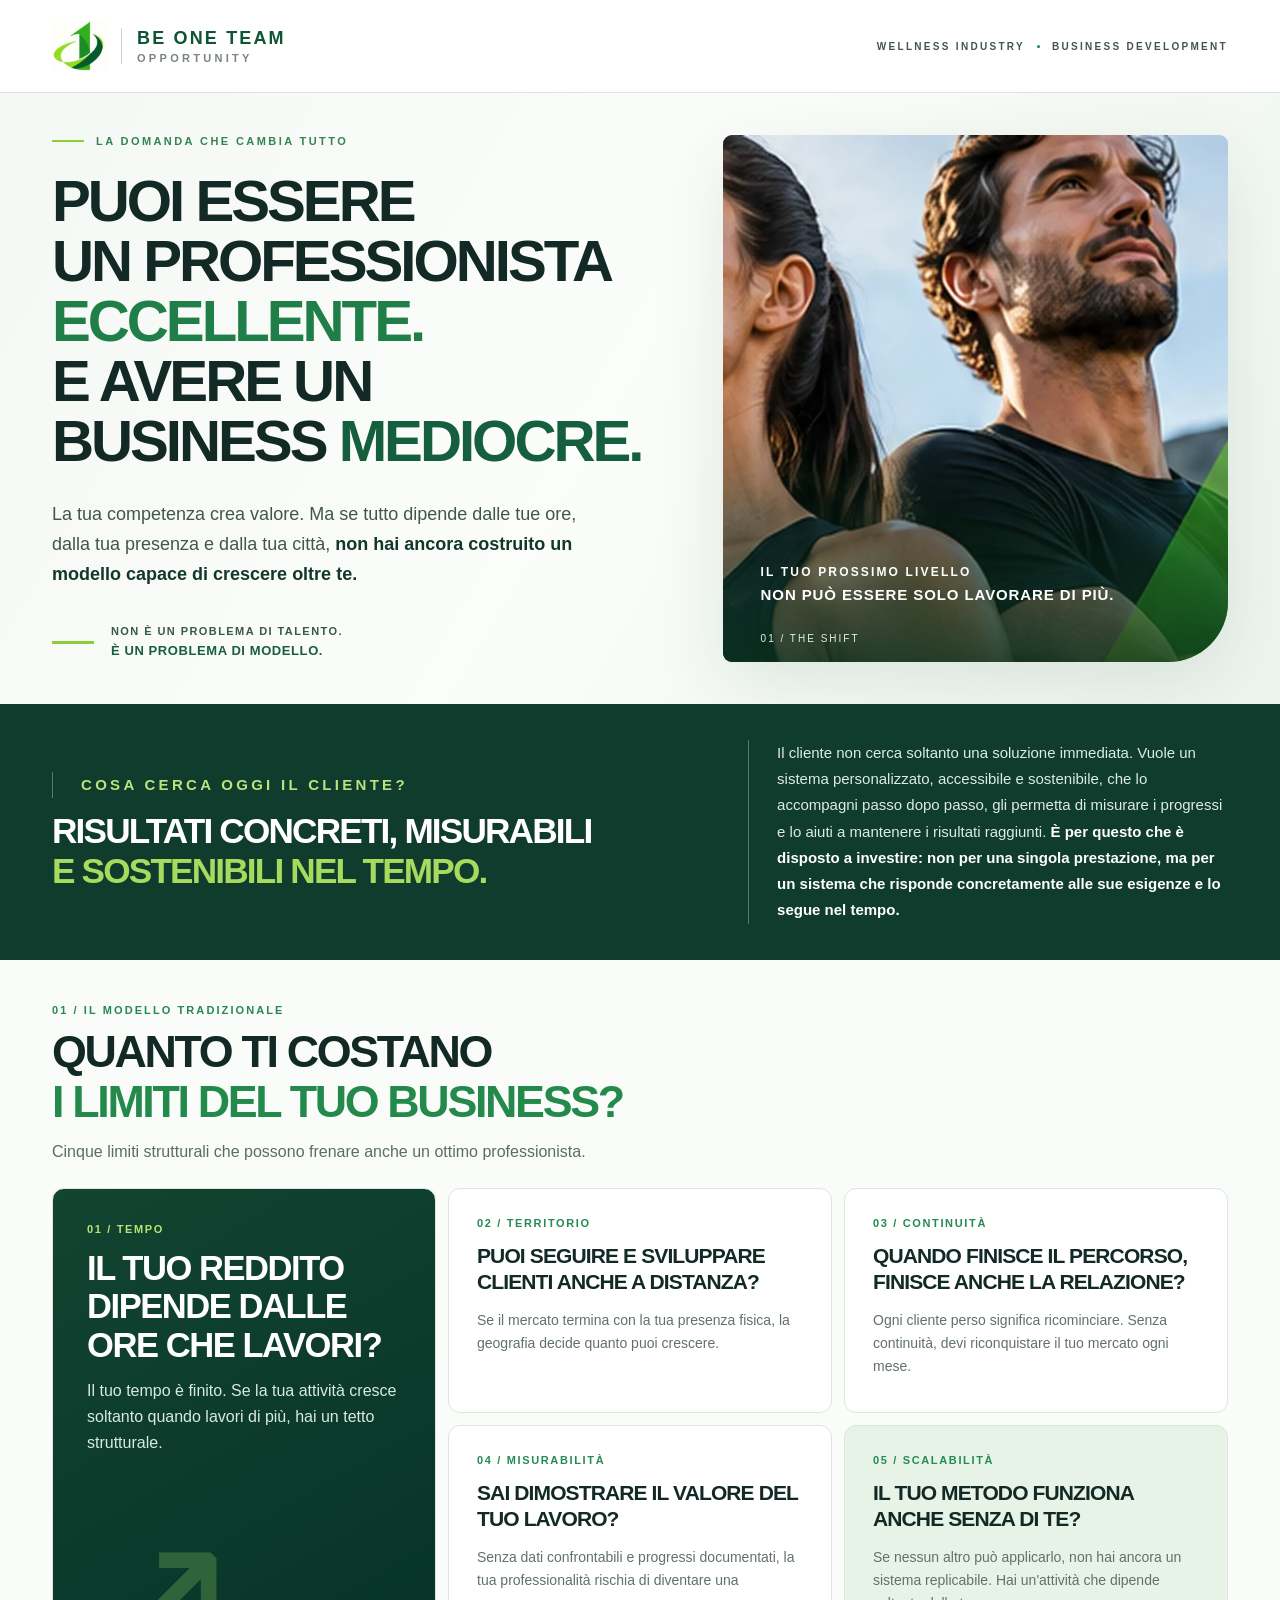
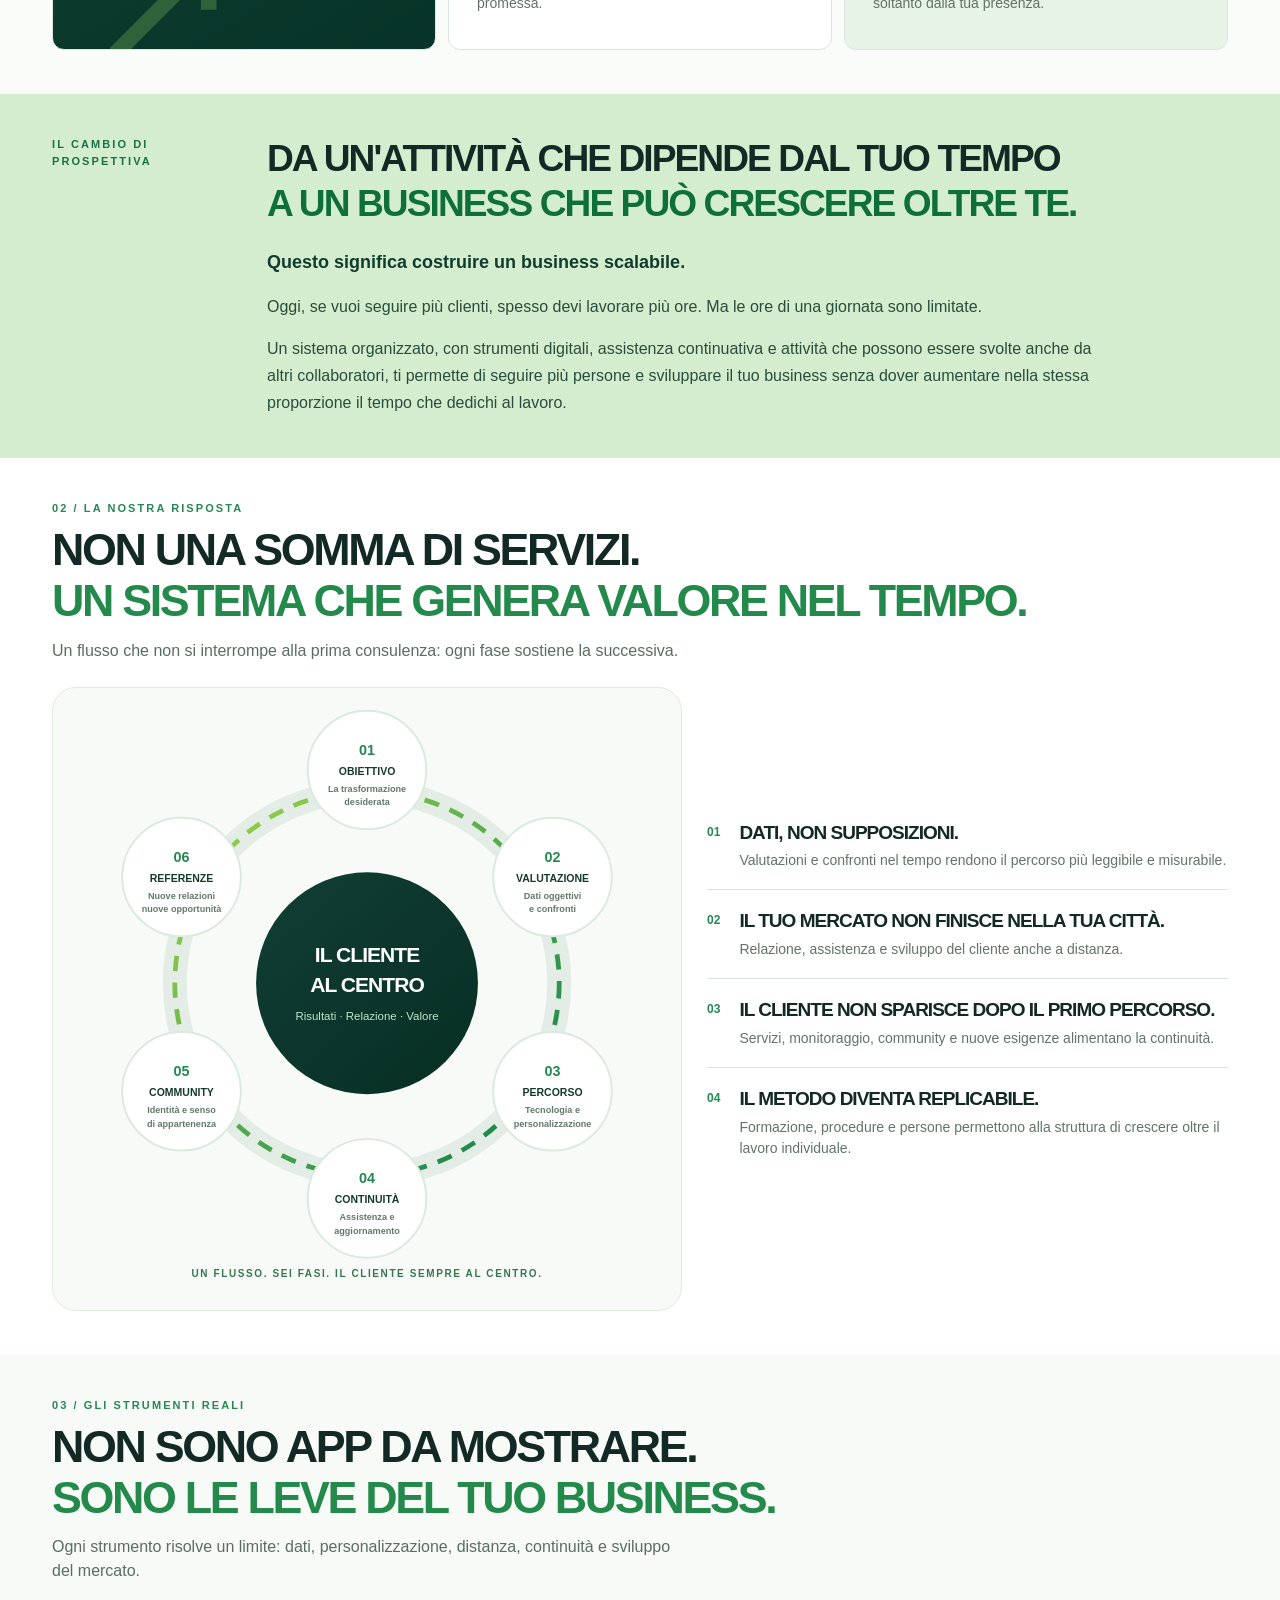
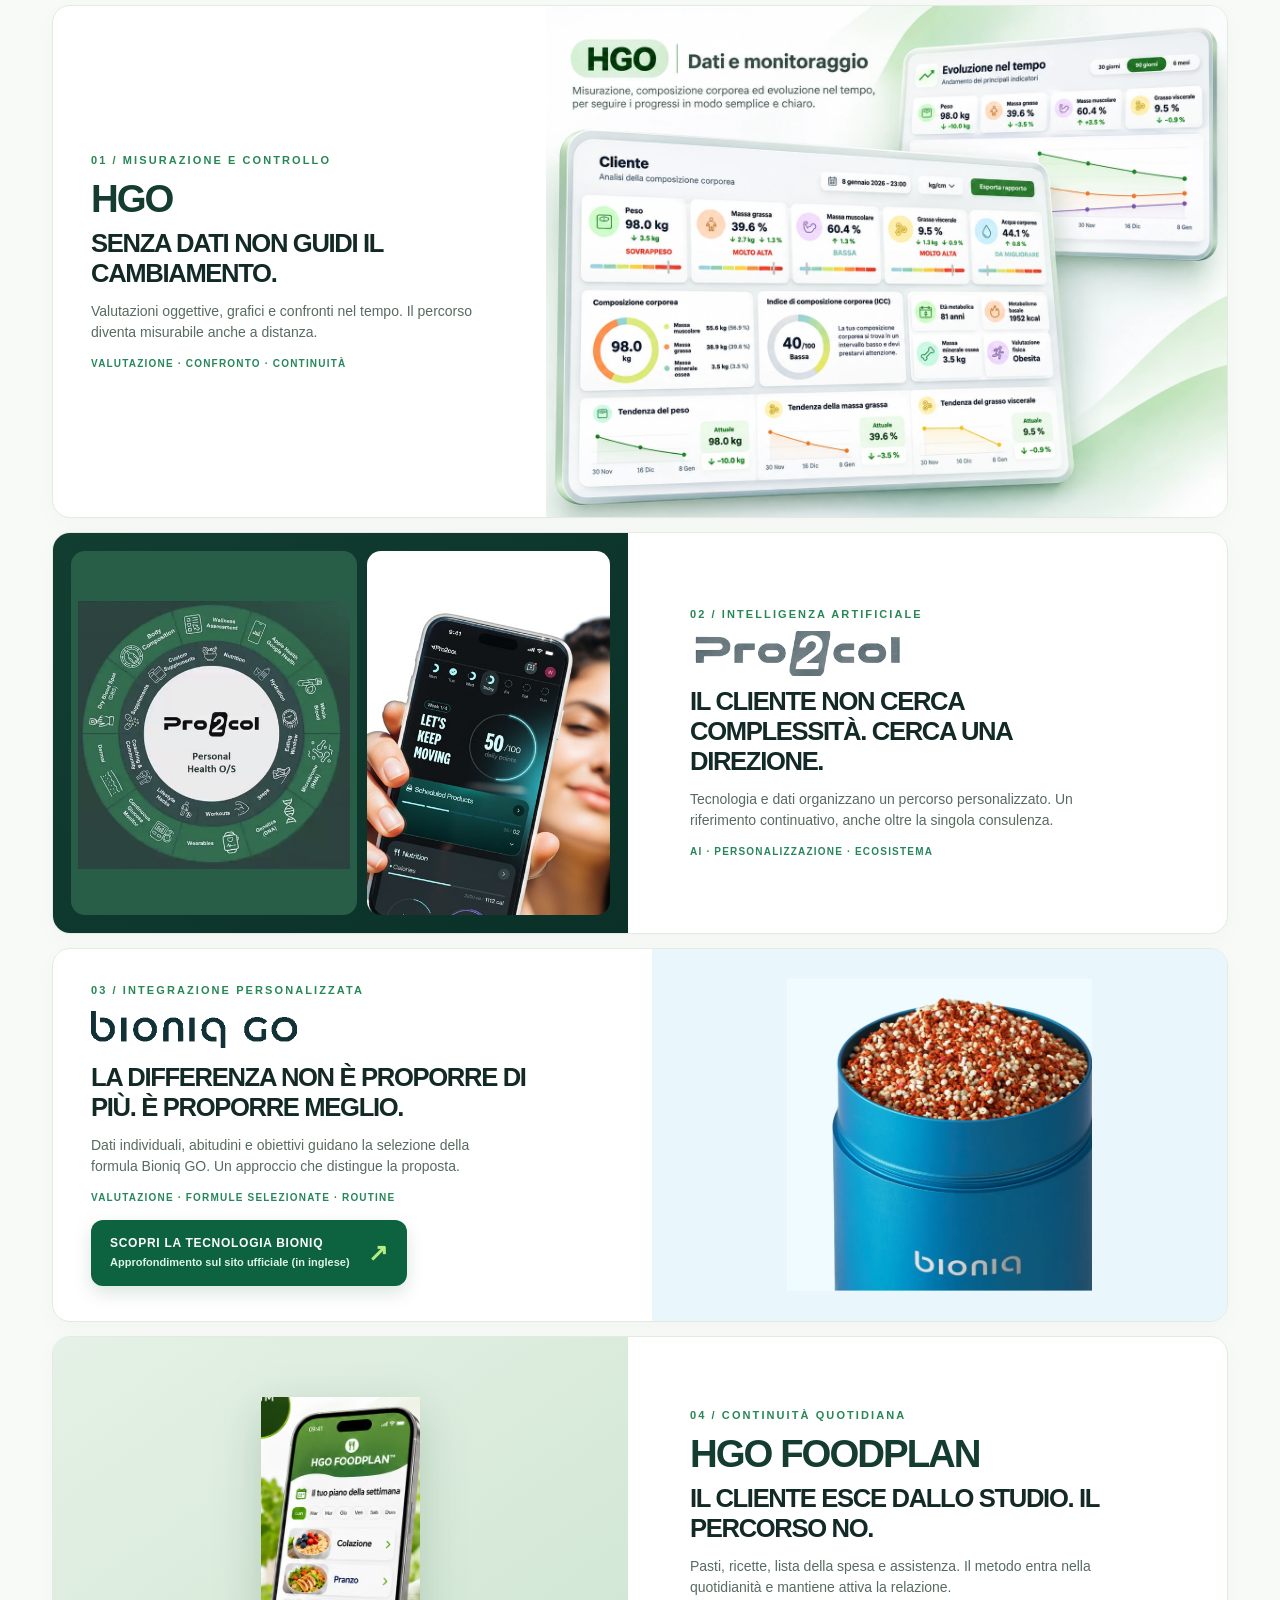
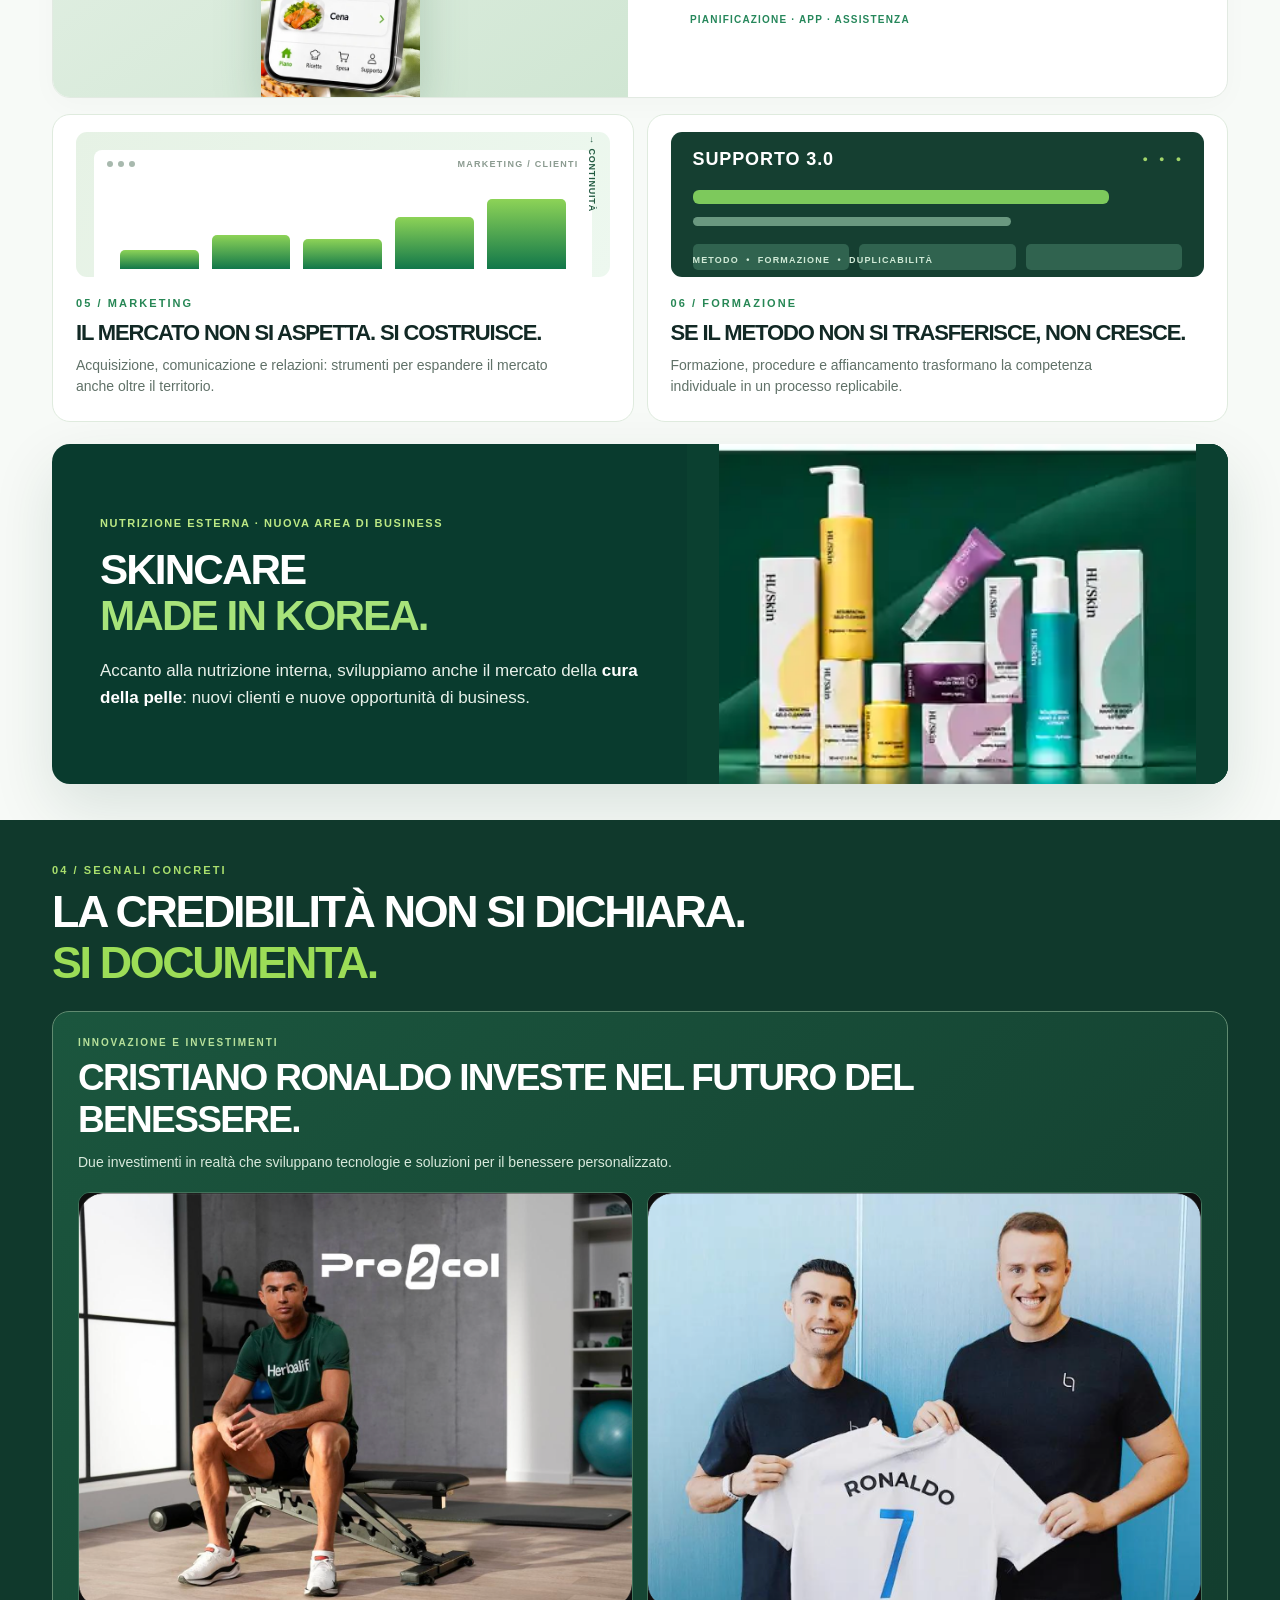
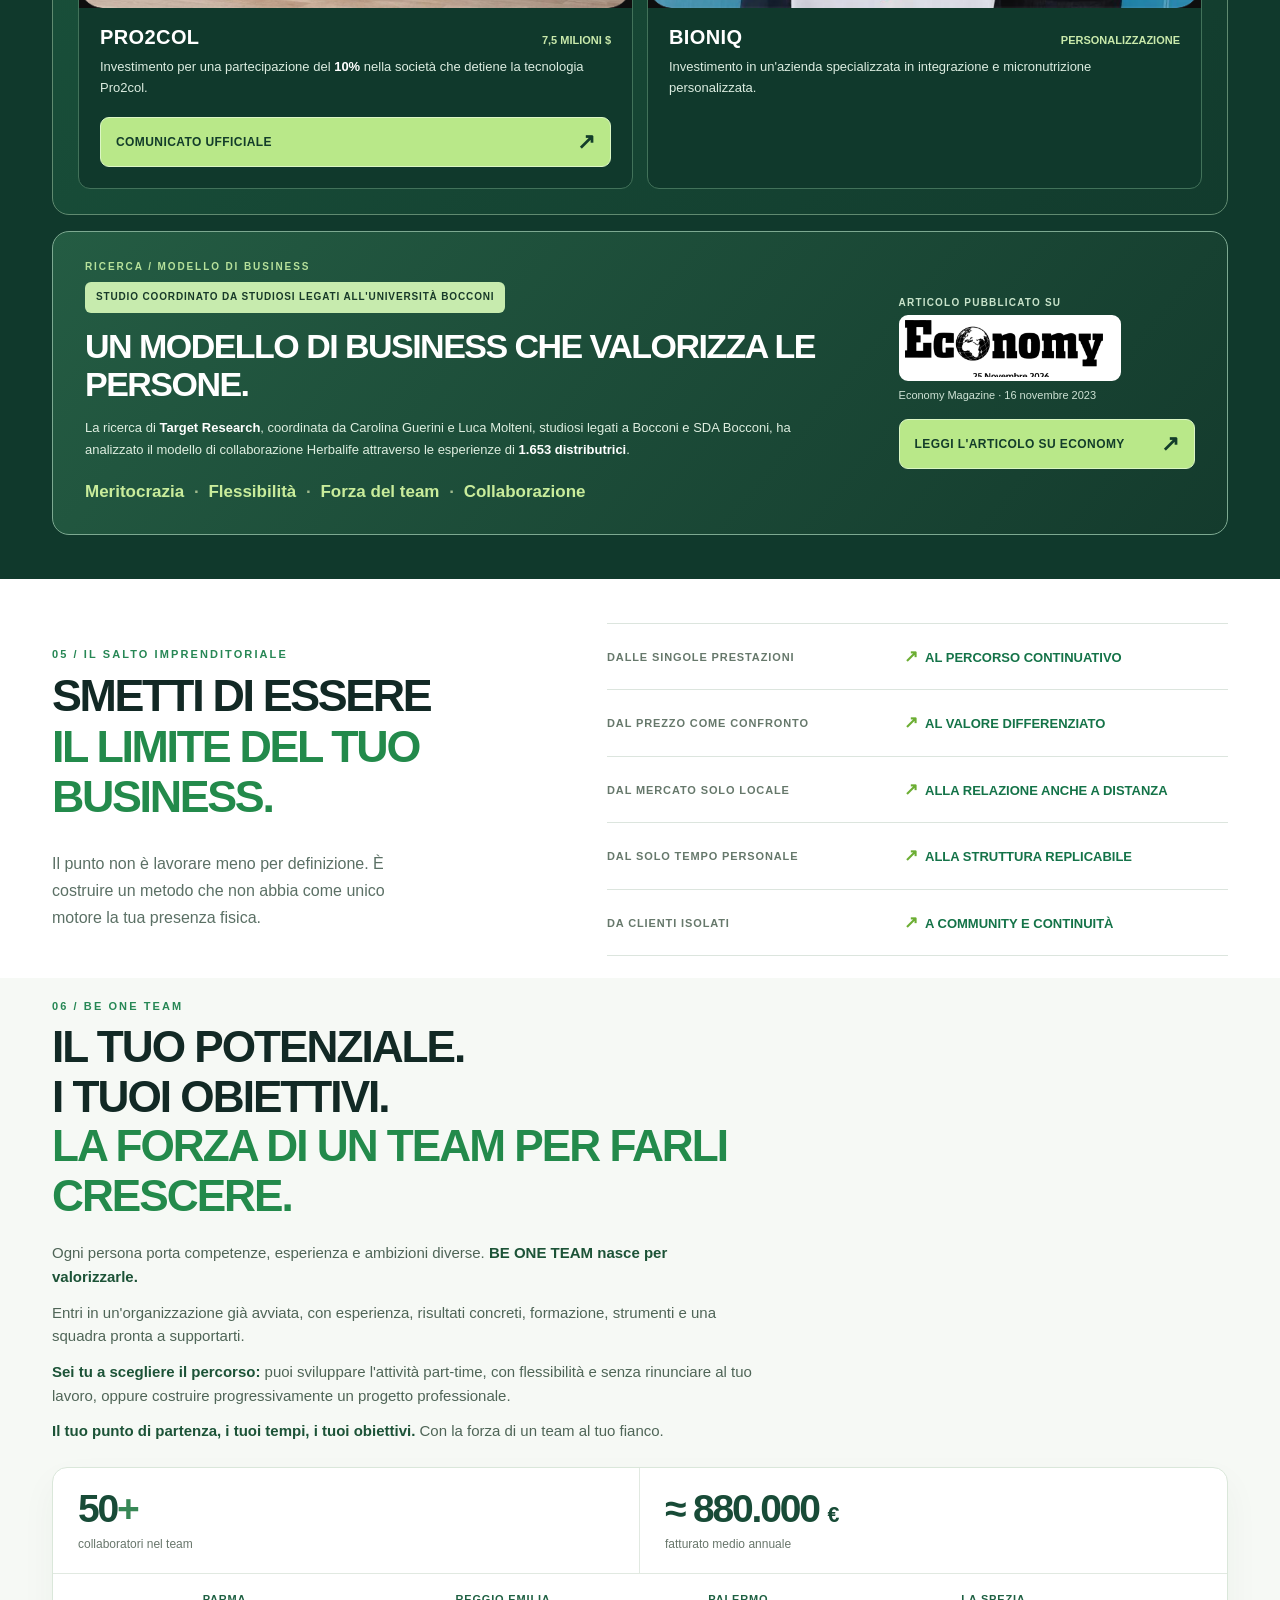
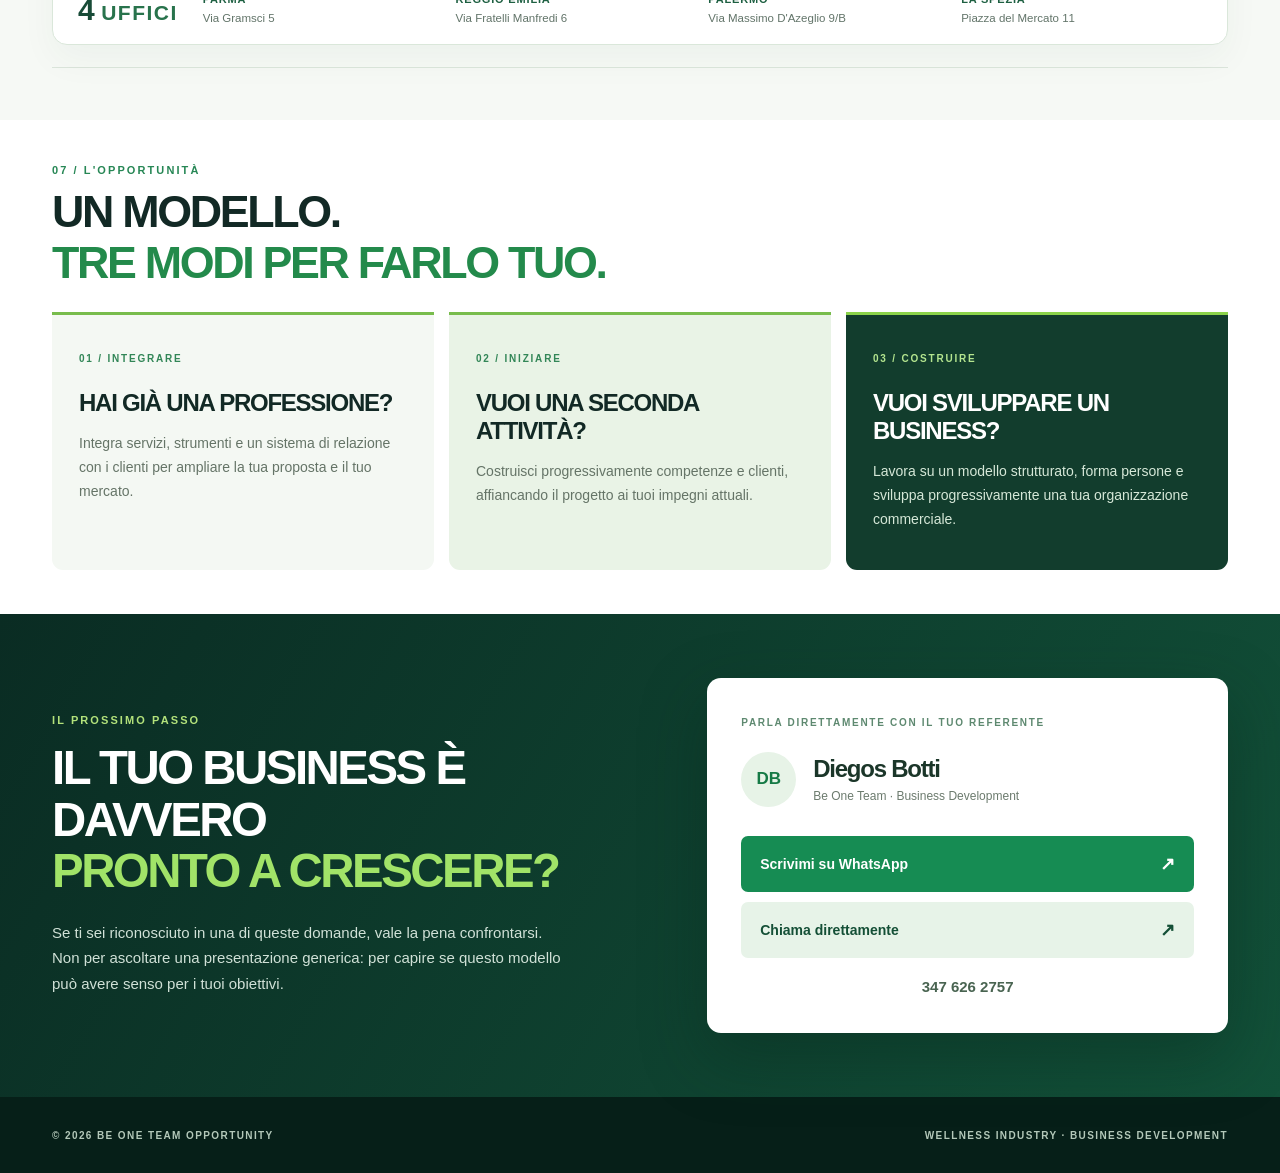
==== commit f757b529: "Rimuove claim ridondante e compatta metriche e sedi in tutte le pagine team" ====
--- a/site/francesco/index.html
+++ b/site/francesco/index.html
@@ -276,7 +276,7 @@
         </div>
       </article>
     </div>
-    <p class="evidence__bottom">RICERCA SUL MODELLO ORGANIZZATIVO <span>·</span> INVESTIMENTI TECNOLOGICI <span>·</span> PERSONALIZZAZIONE</p>
+    
   </div></section>
 
   <section class="scale section" id="modello-business" aria-labelledby="scale-title"><div class="wrap scale__grid">
--- a/site/styles.css
+++ b/site/styles.css
@@ -353,3 +353,43 @@
  .scale.section{padding-bottom:16px}
  .organization.section{padding-top:17px;padding-bottom:24px}
 }
+
+/* V5.13 — su smartphone collaboratori e fatturato affiancati; sedi sotto a tutta larghezza. */
+@media(max-width:600px){
+ .organization__stats{display:grid;grid-template-columns:repeat(2,minmax(0,1fr));gap:0}
+ .organization__stats>div:not(.organization__stat-offices){min-width:0;display:flex;flex-direction:column;align-items:flex-start;justify-content:center;gap:7px;padding:18px 12px;border-bottom:1px solid #e0e9df}
+ .organization__stats>div:first-child{border-right:1px solid #e0e9df}
+ .organization__stats>div:nth-child(2){border-right:0}
+ .organization__stats>div:not(.organization__stat-offices)>strong{font-size:clamp(21px,5.4vw,30px);line-height:1.13;letter-spacing:-.06em;white-space:nowrap}
+ .organization__stats>div:not(.organization__stat-offices)>span{font-size:11px;line-height:1.35;text-align:left;max-width:none}
+ .organization__stats>.organization__stat-offices{grid-column:1/-1;display:block;border-right:0;border-bottom:0;padding:17px 18px}
+ .organization__stat-offices dl{grid-template-columns:repeat(2,minmax(0,1fr));gap:13px 13px}
+}
+
+/* V5.14 — statistiche: scheda orizzontale compatta, senza colonna alta e vuota.
+   Condiviso da homepage e pagine personalizzate; non tocca i dati. */
+.organization__feature{grid-template-columns:minmax(0,1fr);gap:24px;align-items:start}
+.organization__intro{max-width:100%}
+.organization__stats{display:grid;grid-template-columns:repeat(2,minmax(0,1fr));width:100%;align-self:stretch;margin:0;border-radius:15px}
+.organization__stats>div:not(.organization__stat-offices){display:flex;flex-direction:column;align-items:flex-start;justify-content:center;min-width:0;gap:5px;padding:20px 25px;border-bottom:1px solid #e1e9e1}
+.organization__stats>div:first-child{border-right:1px solid #e1e9e1}
+.organization__stats>div:nth-child(2){border-right:0}
+.organization__stats>div:not(.organization__stat-offices)>strong{font-size:clamp(26px,4vw,39px);white-space:normal;line-height:1.1}
+.organization__stats>div:not(.organization__stat-offices)>span{font-size:12px;text-align:left;max-width:none}
+.organization__stats>.organization__stat-offices{grid-column:1/-1;display:grid;grid-template-columns:auto minmax(0,1fr);align-items:center;gap:25px;border-right:0;border-bottom:0;padding:18px 25px}
+.organization__stats>.organization__stat-offices>strong{white-space:nowrap;font-size:30px!important}
+.organization__stat-offices dl{grid-template-columns:repeat(4,minmax(0,1fr));gap:12px;margin:0}
+.organization__stat-offices dd{font-size:11.5px}
+@media(max-width:900px){
+ .organization__stats>.organization__stat-offices{grid-template-columns:1fr;gap:12px}
+ .organization__stat-offices dl{grid-template-columns:repeat(2,minmax(0,1fr));gap:12px}
+}
+@media(max-width:600px){
+ .organization__feature{gap:18px}
+ .organization__stats{display:grid;grid-template-columns:repeat(2,minmax(0,1fr))}
+ .organization__stats>div:not(.organization__stat-offices){padding:16px 12px;gap:6px}
+ .organization__stats>div:not(.organization__stat-offices)>strong{font-size:clamp(21px,5.2vw,30px);white-space:normal;overflow-wrap:anywhere}
+ .organization__stats>div:not(.organization__stat-offices)>span{font-size:11px}
+ .organization__stats>.organization__stat-offices{padding:16px 17px;display:grid;grid-template-columns:1fr;gap:11px}
+ .organization__stat-offices dl{grid-template-columns:repeat(2,minmax(0,1fr));gap:13px}
+}
